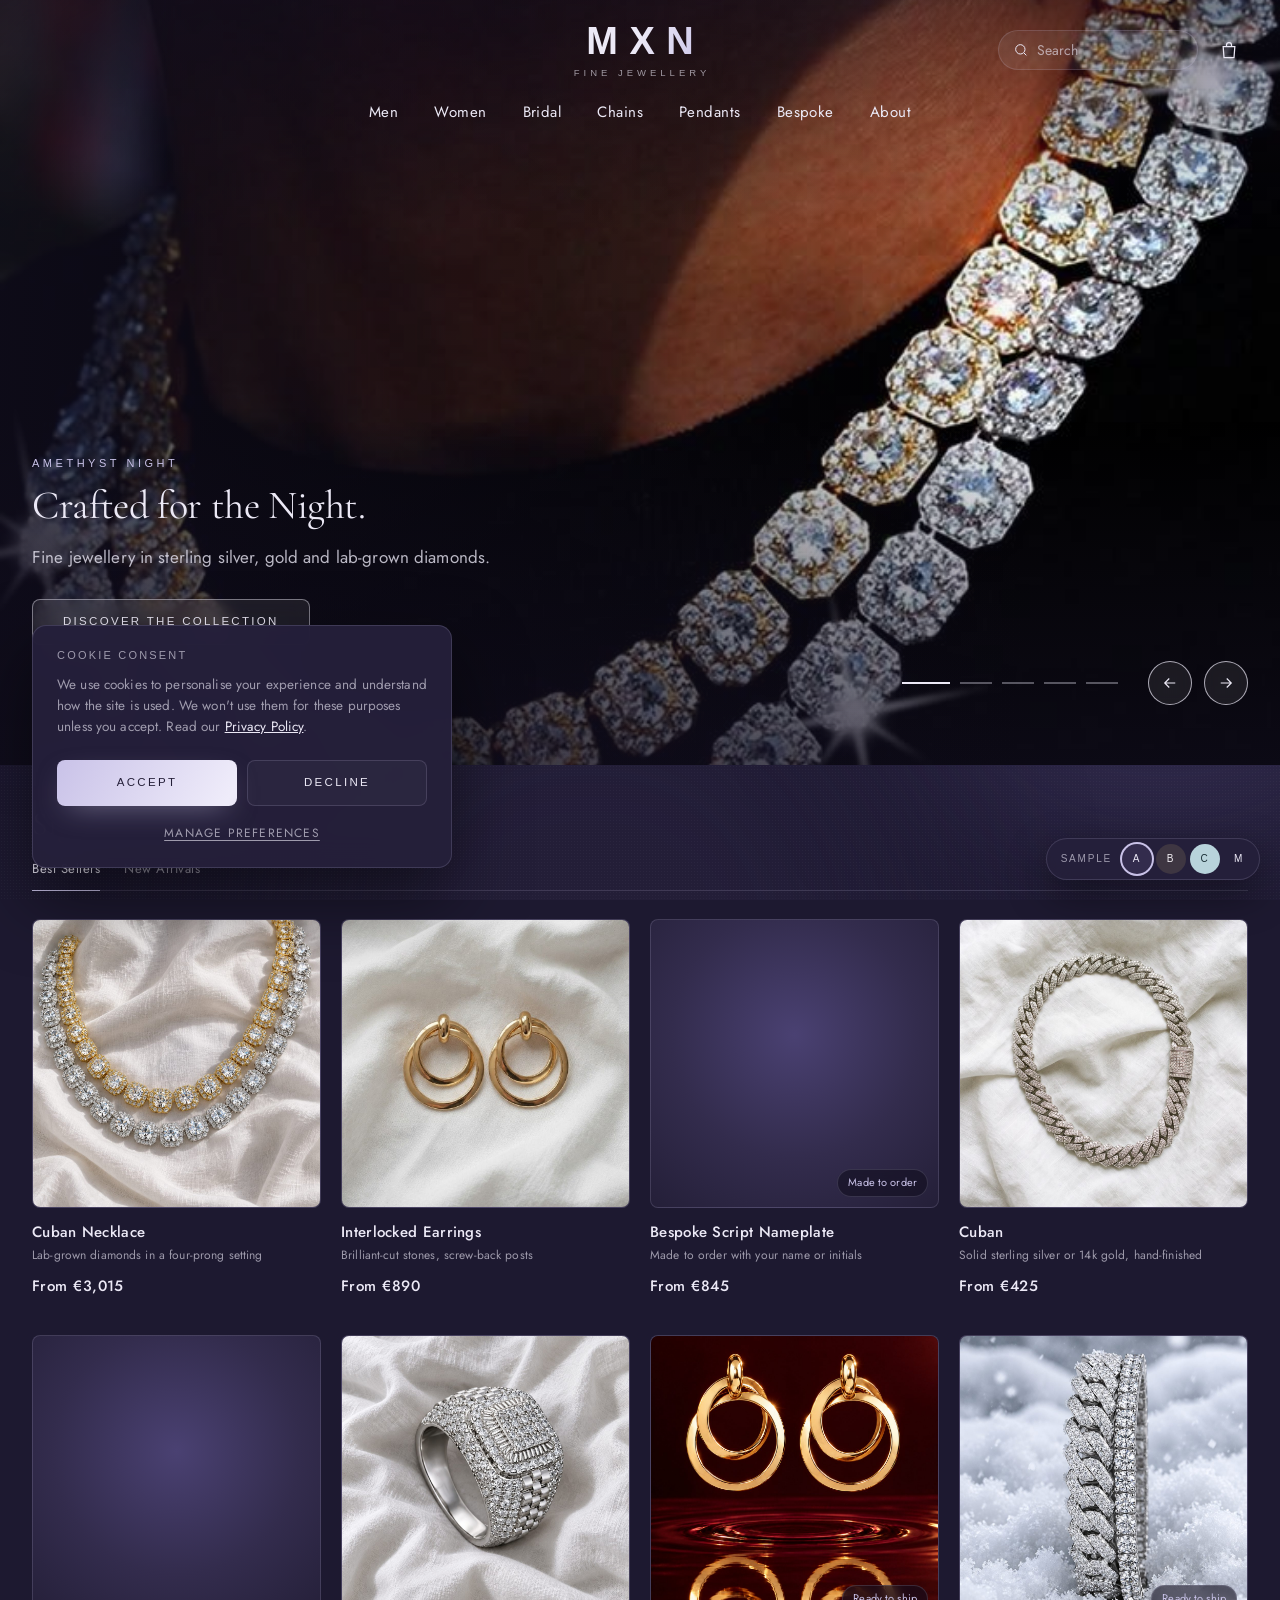
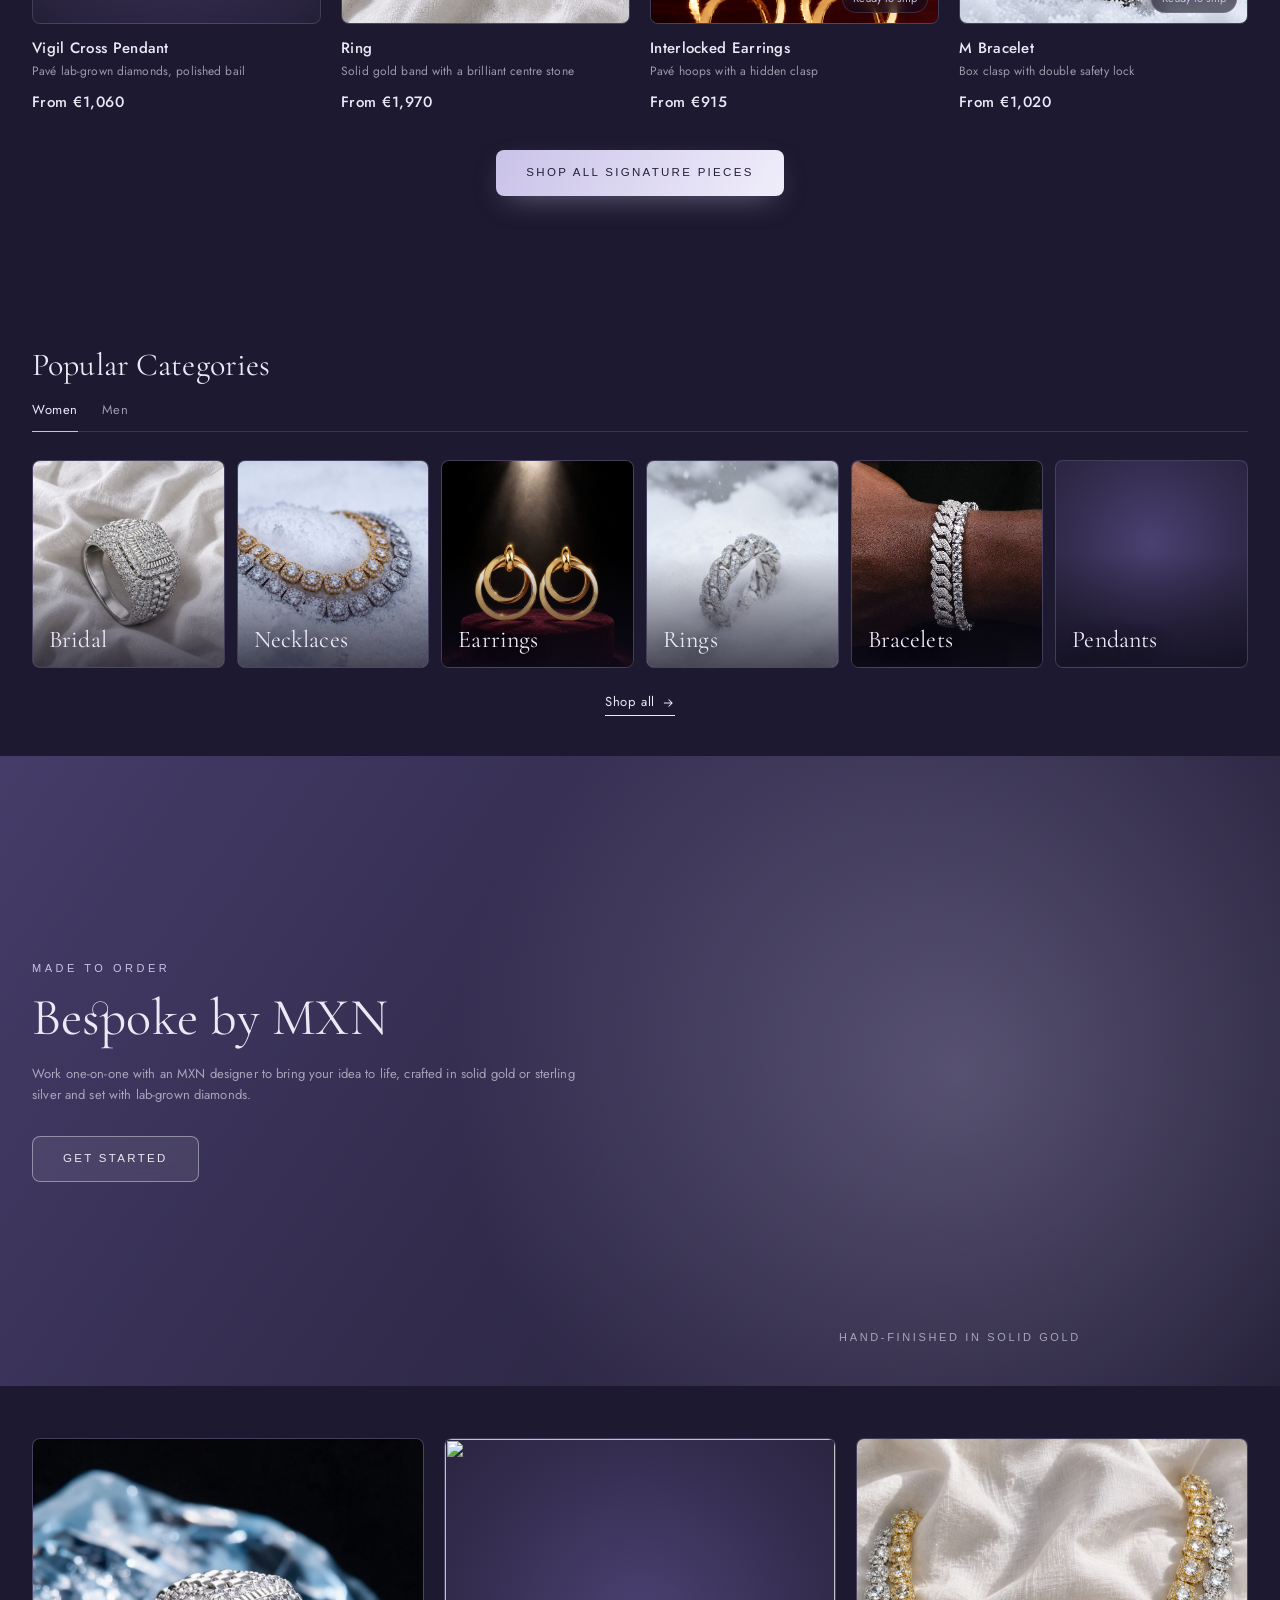
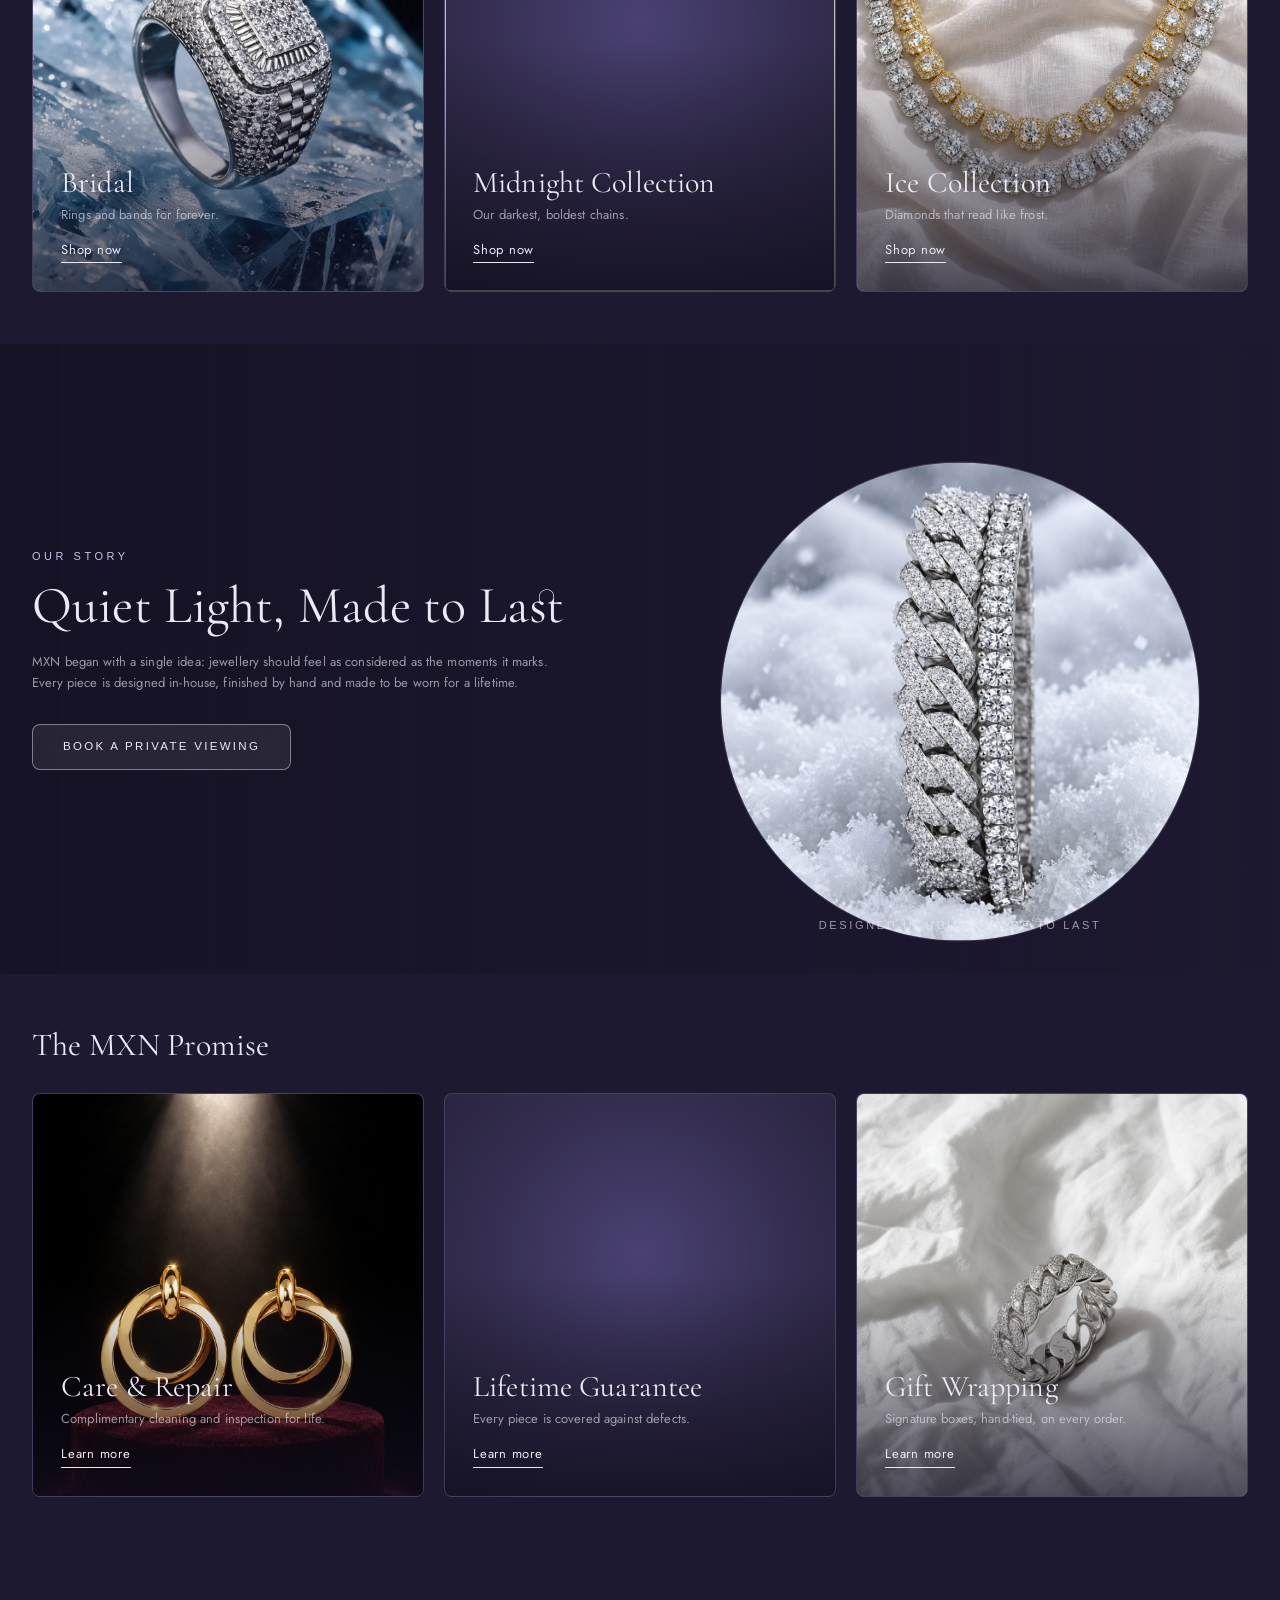
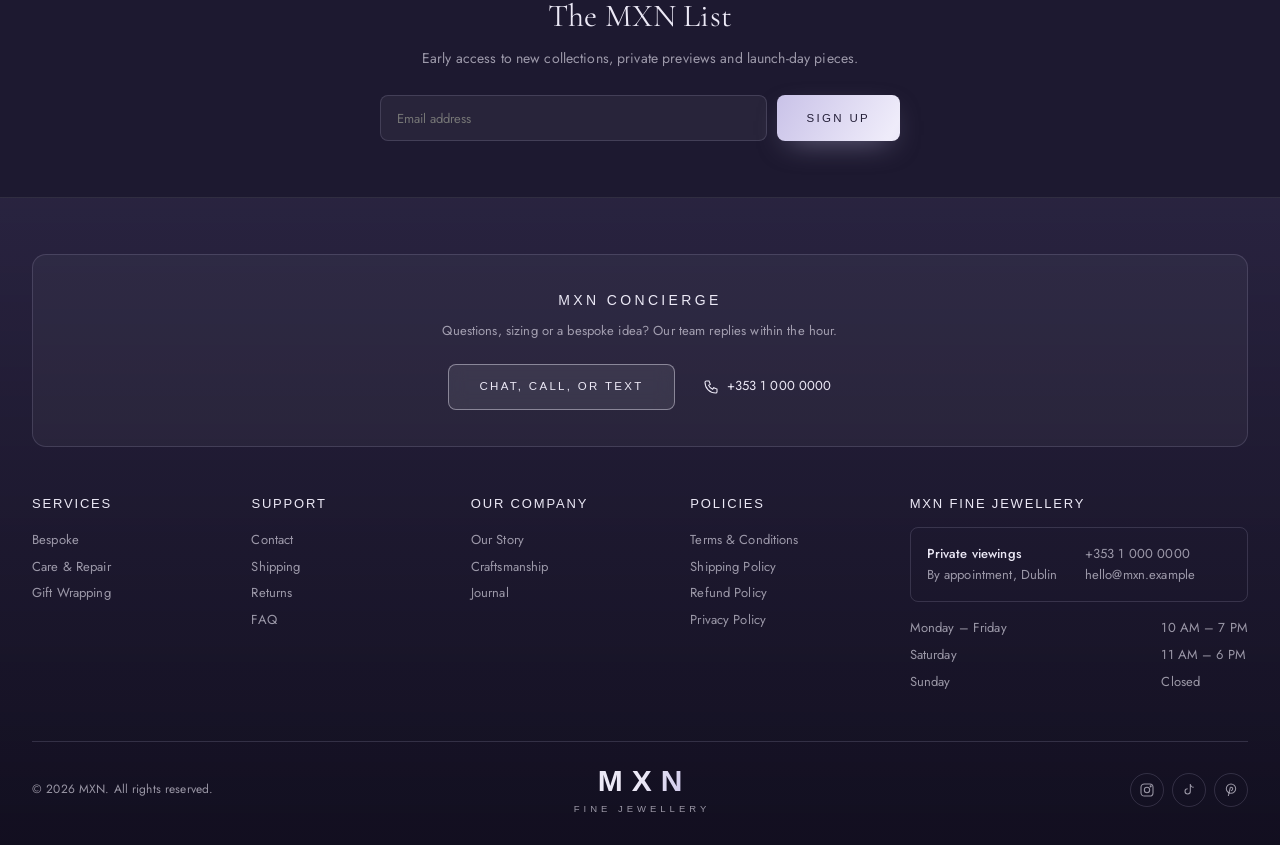
==== index.html @ 188c4936 "Hero: full-bleed five-photo slideshow Co-Authored-By: Claude Opus 5.5 <noreply@anthropic.com>" ====
<!doctype html>
<html lang="en" data-theme="amethyst">
<head><meta name="robots" content="noindex, nofollow">
<meta charset="utf-8">
<meta name="viewport" content="width=device-width, initial-scale=1">
<title>MXN Fine Jewellery</title>
<meta name="description" content="MXN fine jewellery: chains, pendants, rings and earrings in sterling silver, gold and lab-grown diamonds.">
<script>document.documentElement.dataset.theme='amethyst';try{localStorage.setItem('mxn-theme','amethyst')}catch(e){}</script>
<link rel="preconnect" href="https://fonts.googleapis.com">
<link rel="preconnect" href="https://fonts.gstatic.com" crossorigin>
<link rel="stylesheet" href="https://fonts.googleapis.com/css2?family=Cormorant+Garamond:ital,wght@0,400;0,500;0,600;1,400;1,500&family=Jost:wght@300;400;500&family=Syncopate:wght@400;700&display=swap">
<link rel="stylesheet" href="assets/styles.css">
<link rel="icon" href="data:image/svg+xml,%3Csvg xmlns='http://www.w3.org/2000/svg' viewBox='0 0 32 32'%3E%3Crect width='32' height='32' rx='6' fill='%23332c4d'/%3E%3Ctext x='16' y='22' text-anchor='middle' font-family='serif' font-size='15' fill='%23b8d3db'%3EM%3C/text%3E%3C/svg%3E">
</head>
<body class="page-home">
<section class="cookie" id="cookie" aria-labelledby="cookie-h" hidden>
<h2 id="cookie-h">COOKIE CONSENT</h2>
<p>We use cookies to personalise your experience and understand how the site is used. We won't use them for these purposes unless you accept. Read our <a href="privacy-policy.html">Privacy Policy</a>.</p>
<div class="cookie-actions"><div class="cookie-btns"><button class="btn btn-solid" type="button" data-cookie="accept">Accept</button><button class="btn btn-line" type="button" data-cookie="decline">Decline</button></div>
<button class="link-btn small-caps" type="button" data-open="prefs">MANAGE PREFERENCES</button></div>
</section>
<div class="motion-bg" aria-hidden="true"><span class="orb o1"></span><span class="orb o2"></span><span class="orb o3"></span><span class="orb o4"></span><span class="grain"></span></div>
<a class="skip" href="#main">Skip to content</a>
<header class="site-header over-hero" id="top"><div class="header-inner">
<button class="icon-btn menu-btn" type="button" aria-label="Menu" data-open="mobile-menu"><svg viewBox="0 0 24 24" aria-hidden="true"><path d="M3 7h18M3 12h18M3 17h18"/></svg></button>
<a class="logo" href="home.html" aria-label="MXN home"><span class="logo-word">MXN</span><span class="logo-sub">Fine Jewellery</span></a>
<nav class="main-nav" aria-label="Main">
<ul><li class="has-mega" data-mega="men"><details><summary class="nav-link">Men</summary><div class="mega" id="mega-men" role="region" aria-label="men menu">
<div class="mega-inner">
<div class="mega-col"><h4>Men's Categories</h4><ul><li><a href="mens-chains.html">Chains</a></li><li><a href="mens-pendants.html">Pendants</a></li><li><a href="mens-jewelry.html">Earrings</a></li><li><a href="mens-jewelry.html">Bracelets</a></li><li><a href="mens-jewelry.html">Rings</a></li><li><a href="mens-jewelry.html">Necklaces</a></li></ul></div>
<div class="mega-col"><h4>Collections</h4><ul><li><a href="home.html#favourites">Signature Pieces</a></li><li><a href="mens-jewelry.html">New Arrivals</a></li><li><a href="home.html#bespoke">Bespoke</a></li><li><a href="mens-jewelry.html">Gifts</a></li></ul></div>
<div class="mega-tiles"><a class="mega-tile" href="mens-chains.html"><span class="tile-art"><img class="art-photo" src="photos/chains/cuban-01.jpg" alt="" loading="lazy" decoding="async"></span><span class="tile-label">Silver &amp; Gold Chains</span></a><a class="mega-tile" href="mens-pendants.html"><span class="tile-art"><svg class="art art-empty" viewBox="0 0 400 400" aria-hidden="true" xmlns="http://www.w3.org/2000/svg"></svg></span><span class="tile-label">Pendants</span></a><a class="mega-tile" href="home.html#bespoke"><span class="tile-art"><svg class="art art-empty" viewBox="0 0 400 400" aria-hidden="true" xmlns="http://www.w3.org/2000/svg"></svg></span><span class="tile-label">Bespoke</span></a></div>
</div>
<div class="mega-foot"><a href="mens-jewelry.html">Shop all men's jewellery <svg viewBox="0 0 24 24" aria-hidden="true"><path d="M9 6l6 6-6 6"/></svg></a></div>
</div></details></li><li class="has-mega" data-mega="women"><details><summary class="nav-link">Women</summary><div class="mega" id="mega-women" role="region" aria-label="women menu">
<div class="mega-inner">
<div class="mega-col"><h4>Women's Categories</h4><ul><li><a href="mens-jewelry.html">Necklaces</a></li><li><a href="mens-jewelry.html">Earrings</a></li><li><a href="mens-jewelry.html">Rings</a></li><li><a href="mens-jewelry.html">Bracelets</a></li><li><a href="mens-pendants.html">Pendants</a></li><li><a href="home.html#collections">Bridal</a></li></ul></div>
<div class="mega-col"><h4>Collections</h4><ul><li><a href="home.html#favourites">Signature Pieces</a></li><li><a href="mens-jewelry.html">New Arrivals</a></li><li><a href="home.html#bespoke">Bespoke</a></li><li><a href="mens-jewelry.html">Gifts</a></li></ul></div>
<div class="mega-tiles"><a class="mega-tile" href="mens-jewelry.html"><span class="tile-art"><img class="art-photo" src="photos/necklaces/cuban-necklace-01.jpg" alt="" loading="lazy" decoding="async"></span><span class="tile-label">Tennis Necklaces</span></a><a class="mega-tile" href="mens-jewelry.html"><span class="tile-art"><img class="art-photo" src="photos/earrings/interlocked-earrings-02.jpg" alt="" loading="lazy" decoding="async"></span><span class="tile-label">Earrings</span></a><a class="mega-tile" href="mens-jewelry.html"><span class="tile-art"><img class="art-photo" src="photos/rings/cuban-ring-03.jpg" alt="" loading="lazy" decoding="async"></span><span class="tile-label">Rings</span></a></div>
</div>
<div class="mega-foot"><a href="mens-jewelry.html">Shop all women's jewellery <svg viewBox="0 0 24 24" aria-hidden="true"><path d="M9 6l6 6-6 6"/></svg></a></div>
</div></details></li><li><a class="nav-link" href="home.html#collections">Bridal</a></li><li><a class="nav-link" href="mens-chains.html">Chains</a></li><li><a class="nav-link" href="mens-pendants.html">Pendants</a></li><li><a class="nav-link" href="home.html#bespoke">Bespoke</a></li><li><a class="nav-link" href="home.html#story">About</a></li></ul>
</nav>
<div class="header-tools">
<form class="search" role="search" action="mens-jewelry.html"><span class="search-ic"><svg viewBox="0 0 24 24" aria-hidden="true"><circle cx="11" cy="11" r="7"/><path d="M20 20l-3.5-3.5"/></svg></span><input type="search" name="q" placeholder="Search" aria-label="Search"></form>
<button class="icon-btn search-mobile" type="button" aria-label="Search" data-open="search-drawer"><svg viewBox="0 0 24 24" aria-hidden="true"><circle cx="11" cy="11" r="7"/><path d="M20 20l-3.5-3.5"/></svg></button>
<button class="icon-btn bag-btn" type="button" aria-label="Bag" data-open="bag"><svg viewBox="0 0 24 24" aria-hidden="true"><path d="M5 8h14l-1 13H6z"/><path d="M9 8V6a3 3 0 0 1 6 0v2"/></svg><span class="bag-count" hidden>0</span></button>
</div>
</div></header>
<main id="main">

<section class="hero-outer" aria-label="Featured">
<section class="hero" aria-roledescription="carousel" aria-label="Featured">
<div class="hero-track">
<div class="hero-slide active" role="group" aria-label="Slide 1 of 5">
<div class="hero-scene has-photo"><div class="hero-bg"><img class="art-photo" src="photos/chains/box-chain-04.jpg" alt="" style="object-position:50% 35%" fetchpriority="high" decoding="async"></div></div>
<div class="hero-copy"><p class="eyebrow">Amethyst Night</p><h1 class="hero-title">Crafted for the Night.</h1><p class="hero-sub">Fine jewellery in sterling silver, gold and lab-grown diamonds.</p><a class="btn btn-glass" href="mens-jewelry.html">Discover the collection</a></div>
</div><div class="hero-slide" role="group" aria-label="Slide 2 of 5" aria-hidden="true">
<div class="hero-scene has-photo"><div class="hero-bg"><img class="art-photo" src="photos/earrings/interlocked-earrings-02.jpg" alt="" style="object-position:50% 40%" decoding="async"></div></div>
<div class="hero-copy"><p class="eyebrow">Amethyst Night</p><h1 class="hero-title">Light, Held Close.</h1><p class="hero-sub">Gold earrings that catch every room.</p><a class="btn btn-glass" href="mens-jewelry.html">Shop earrings</a></div>
</div><div class="hero-slide" role="group" aria-label="Slide 3 of 5" aria-hidden="true">
<div class="hero-scene has-photo"><div class="hero-bg"><img class="art-photo" src="photos/necklaces/cuban-necklace-03.jpg" alt="" style="object-position:50% 50%" decoding="async"></div></div>
<div class="hero-copy"><p class="eyebrow">Amethyst Night</p><h1 class="hero-title">Cut Like Ice.</h1><p class="hero-sub">Lab-grown diamonds, set by hand in silver and gold.</p><a class="btn btn-glass" href="mens-jewelry.html">Shop necklaces</a></div>
</div><div class="hero-slide" role="group" aria-label="Slide 4 of 5" aria-hidden="true">
<div class="hero-scene has-photo"><div class="hero-bg"><img class="art-photo" src="photos/rings/ring-07.jpg" alt="" style="object-position:50% 55%" decoding="async"></div></div>
<div class="hero-copy"><p class="eyebrow">Amethyst Night</p><h1 class="hero-title">Bespoke by MXN.</h1><p class="hero-sub">Your name, your initials, your idea — made by hand.</p><a class="btn btn-glass" href="home.html#bespoke">Start your design</a></div>
</div><div class="hero-slide" role="group" aria-label="Slide 5 of 5" aria-hidden="true">
<div class="hero-scene has-photo"><div class="hero-bg"><img class="art-photo" src="photos/bracelets/cuban-bracelet-05.jpg" alt="" style="object-position:50% 50%" decoding="async"></div></div>
<div class="hero-copy"><p class="eyebrow">Amethyst Night</p><h1 class="hero-title">Made to Be Stacked.</h1><p class="hero-sub">Cuban links and tennis bracelets that layer beautifully.</p><a class="btn btn-glass" href="mens-jewelry.html">Shop bracelets</a></div>
</div>
</div>
<div class="hero-ctrl"><div class="hero-dots"><button type="button" aria-label="Go to slide 1" class="on" data-slide="0"></button><button type="button" aria-label="Go to slide 2" class="" data-slide="1"></button><button type="button" aria-label="Go to slide 3" class="" data-slide="2"></button><button type="button" aria-label="Go to slide 4" class="" data-slide="3"></button><button type="button" aria-label="Go to slide 5" class="" data-slide="4"></button></div>
<button class="circle-btn" type="button" aria-label="Previous slide" data-hero="prev"><svg viewBox="0 0 24 24" aria-hidden="true"><path d="M19 12H5M11 6l-6 6 6 6"/></svg></button><button class="circle-btn" type="button" aria-label="Next slide" data-hero="next"><svg viewBox="0 0 24 24" aria-hidden="true"><path d="M5 12h14M13 6l6 6-6 6"/></svg></button></div>
</section>
</section>

<section class="sec favourites" id="favourites" aria-labelledby="fav-h">
<div class="sec-head"><h2 id="fav-h" class="reveal">Signature Pieces</h2>
<div class="tabs line" role="tablist"><button role="tab" aria-selected="true" data-tab="fav-best">Best Sellers</button><button role="tab" aria-selected="false" data-tab="fav-new">New Arrivals</button></div></div>
<div class="tab-panel grid products" id="fav-best"><div class="card reveal " data-price="3015" data-metal="gold" data-ready="0" data-new="0" data-id="1">
<a class="card-media" href="#" aria-label="Cuban Necklace">
<span class="card-img a photo"><img src="photos/necklaces/cuban-necklace-01.jpg" alt="Cuban Necklace" loading="lazy" decoding="async"></span><span class="card-img b photo"><img src="photos/necklaces/cuban-necklace-01-hover.jpg" alt="" loading="lazy" decoding="async"></span>
<span class="shine"></span>

</a>
<button class="quick-add" type="button" data-add="Cuban Necklace">Add to bag</button>
<div class="card-body">
<h3 class="card-title"><a href="#">Cuban Necklace</a></h3>
<p class="card-line">Lab-grown diamonds in a four-prong setting</p>
<p class="price">From €3,015</p>
</div>
</div><div class="card reveal " data-price="890" data-metal="silver" data-ready="0" data-new="0" data-id="2">
<a class="card-media" href="#" aria-label="Interlocked Earrings">
<span class="card-img a photo"><img src="photos/earrings/interlocked-earrings-01.jpg" alt="Interlocked Earrings" loading="lazy" decoding="async"></span><span class="card-img b photo"><img src="photos/earrings/interlocked-earrings-01-hover.jpg" alt="" loading="lazy" decoding="async"></span>
<span class="shine"></span>

</a>
<button class="quick-add" type="button" data-add="Interlocked Earrings">Add to bag</button>
<div class="card-body">
<h3 class="card-title"><a href="#">Interlocked Earrings</a></h3>
<p class="card-line">Brilliant-cut stones, screw-back posts</p>
<p class="price">From €890</p>
</div>
</div><div class="card reveal " data-price="845" data-metal="rose" data-ready="1" data-new="1" data-id="3">
<a class="card-media" href="#" aria-label="Bespoke Script Nameplate">
<span class="card-img a"><svg class="art art-empty" viewBox="0 0 400 400" aria-hidden="true" xmlns="http://www.w3.org/2000/svg"></svg></span><span class="card-img b"><svg class="art art-empty" viewBox="0 0 400 400" aria-hidden="true" xmlns="http://www.w3.org/2000/svg"></svg></span>
<span class="shine"></span>
<span class="badge">Made to order</span>
</a>
<button class="quick-add" type="button" data-add="Bespoke Script Nameplate">Add to bag</button>
<div class="card-body">
<h3 class="card-title"><a href="#">Bespoke Script Nameplate</a></h3>
<p class="card-line">Made to order with your name or initials</p>
<p class="price">From €845</p>
</div>
</div><div class="card reveal " data-price="425" data-metal="rose" data-ready="0" data-new="0" data-id="4">
<a class="card-media" href="#" aria-label="Cuban">
<span class="card-img a photo"><img src="photos/chains/cuban-01.jpg" alt="Cuban" loading="lazy" decoding="async"></span><span class="card-img b photo"><img src="photos/chains/cuban-01-hover.jpg" alt="" loading="lazy" decoding="async"></span>
<span class="shine"></span>

</a>
<button class="quick-add" type="button" data-add="Cuban">Add to bag</button>
<div class="card-body">
<h3 class="card-title"><a href="#">Cuban</a></h3>
<p class="card-line">Solid sterling silver or 14k gold, hand-finished</p>
<p class="price">From €425</p>
</div>
</div><div class="card reveal " data-price="1060" data-metal="gold" data-ready="0" data-new="1" data-id="5">
<a class="card-media" href="#" aria-label="Vigil Cross Pendant">
<span class="card-img a"><svg class="art art-empty" viewBox="0 0 400 400" aria-hidden="true" xmlns="http://www.w3.org/2000/svg"></svg></span><span class="card-img b"><svg class="art art-empty" viewBox="0 0 400 400" aria-hidden="true" xmlns="http://www.w3.org/2000/svg"></svg></span>
<span class="shine"></span>

</a>
<button class="quick-add" type="button" data-add="Vigil Cross Pendant">Add to bag</button>
<div class="card-body">
<h3 class="card-title"><a href="#">Vigil Cross Pendant</a></h3>
<p class="card-line">Pavé lab-grown diamonds, polished bail</p>
<p class="price">From €1,060</p>
</div>
</div><div class="card reveal " data-price="1970" data-metal="silver" data-ready="0" data-new="0" data-id="6">
<a class="card-media" href="#" aria-label="Ring">
<span class="card-img a photo"><img src="photos/rings/ring-01.jpg" alt="Ring" loading="lazy" decoding="async"></span><span class="card-img b photo"><img src="photos/rings/ring-01-hover.jpg" alt="" loading="lazy" decoding="async"></span>
<span class="shine"></span>

</a>
<button class="quick-add" type="button" data-add="Ring">Add to bag</button>
<div class="card-body">
<h3 class="card-title"><a href="#">Ring</a></h3>
<p class="card-line">Solid gold band with a brilliant centre stone</p>
<p class="price">From €1,970</p>
</div>
</div><div class="card reveal " data-price="915" data-metal="gold" data-ready="1" data-new="1" data-id="7">
<a class="card-media" href="#" aria-label="Interlocked Earrings">
<span class="card-img a photo"><img src="photos/earrings/interlocked-earrings-02.jpg" alt="Interlocked Earrings" loading="lazy" decoding="async"></span><span class="card-img b photo"><img src="photos/earrings/interlocked-earrings-02-hover.jpg" alt="" loading="lazy" decoding="async"></span>
<span class="shine"></span>
<span class="badge">Ready to ship</span>
</a>
<button class="quick-add" type="button" data-add="Interlocked Earrings">Add to bag</button>
<div class="card-body">
<h3 class="card-title"><a href="#">Interlocked Earrings</a></h3>
<p class="card-line">Pavé hoops with a hidden clasp</p>
<p class="price">From €915</p>
</div>
</div><div class="card reveal " data-price="1020" data-metal="rose" data-ready="1" data-new="0" data-id="8">
<a class="card-media" href="#" aria-label="M Bracelet">
<span class="card-img a photo"><img src="photos/bracelets/m-bracelet-01.jpg" alt="M Bracelet" loading="lazy" decoding="async"></span><span class="card-img b photo"><img src="photos/bracelets/m-bracelet-01-hover.jpg" alt="" loading="lazy" decoding="async"></span>
<span class="shine"></span>
<span class="badge">Ready to ship</span>
</a>
<button class="quick-add" type="button" data-add="M Bracelet">Add to bag</button>
<div class="card-body">
<h3 class="card-title"><a href="#">M Bracelet</a></h3>
<p class="card-line">Box clasp with double safety lock</p>
<p class="price">From €1,020</p>
</div>
</div></div>
<div class="tab-panel grid products" id="fav-new" hidden><div class="card reveal " data-price="865" data-metal="silver" data-ready="1" data-new="0" data-id="9">
<a class="card-media" href="#" aria-label="Vigil Cross Pendant">
<span class="card-img a"><svg class="art art-empty" viewBox="0 0 400 400" aria-hidden="true" xmlns="http://www.w3.org/2000/svg"></svg></span><span class="card-img b"><svg class="art art-empty" viewBox="0 0 400 400" aria-hidden="true" xmlns="http://www.w3.org/2000/svg"></svg></span>
<span class="shine"></span>
<span class="badge">Ready to ship</span>
</a>
<button class="quick-add" type="button" data-add="Vigil Cross Pendant">Add to bag</button>
<div class="card-body">
<h3 class="card-title"><a href="#">Vigil Cross Pendant</a></h3>
<p class="card-line">Pavé lab-grown diamonds, polished bail</p>
<p class="price">From €865</p>
</div>
</div><div class="card reveal " data-price="480" data-metal="rose" data-ready="1" data-new="0" data-id="10">
<a class="card-media" href="#" aria-label="Cuban">
<span class="card-img a photo"><img src="photos/chains/cuban-02.jpg" alt="Cuban" loading="lazy" decoding="async"></span><span class="card-img b photo same"><img src="photos/chains/cuban-02.jpg" alt="" loading="lazy" decoding="async"></span>
<span class="shine"></span>
<span class="badge">Ready to ship</span>
</a>
<button class="quick-add" type="button" data-add="Cuban">Add to bag</button>
<div class="card-body">
<h3 class="card-title"><a href="#">Cuban</a></h3>
<p class="card-line">Solid sterling silver or 14k gold, hand-finished</p>
<p class="price">From €480</p>
</div>
</div><div class="card reveal " data-price="1160" data-metal="rose" data-ready="1" data-new="1" data-id="11">
<a class="card-media" href="#" aria-label="Interlocked Earrings">
<span class="card-img a photo"><img src="photos/earrings/interlocked-earrings-03.jpg" alt="Interlocked Earrings" loading="lazy" decoding="async"></span><span class="card-img b photo same"><img src="photos/earrings/interlocked-earrings-03.jpg" alt="" loading="lazy" decoding="async"></span>
<span class="shine"></span>
<span class="badge">Ready to ship</span>
</a>
<button class="quick-add" type="button" data-add="Interlocked Earrings">Add to bag</button>
<div class="card-body">
<h3 class="card-title"><a href="#">Interlocked Earrings</a></h3>
<p class="card-line">Pavé hoops with a hidden clasp</p>
<p class="price">From €1,160</p>
</div>
</div><div class="card reveal " data-price="2150" data-metal="silver" data-ready="1" data-new="1" data-id="12">
<a class="card-media" href="#" aria-label="Ring">
<span class="card-img a photo"><img src="photos/rings/ring-02.jpg" alt="Ring" loading="lazy" decoding="async"></span><span class="card-img b photo same"><img src="photos/rings/ring-02.jpg" alt="" loading="lazy" decoding="async"></span>
<span class="shine"></span>
<span class="badge">Ready to ship</span>
</a>
<button class="quick-add" type="button" data-add="Ring">Add to bag</button>
<div class="card-body">
<h3 class="card-title"><a href="#">Ring</a></h3>
<p class="card-line">Solid gold band with a brilliant centre stone</p>
<p class="price">From €2,150</p>
</div>
</div><div class="card reveal " data-price="1160" data-metal="gold" data-ready="1" data-new="0" data-id="13">
<a class="card-media" href="#" aria-label="M Bracelet">
<span class="card-img a photo"><img src="photos/bracelets/m-bracelet-02.jpg" alt="M Bracelet" loading="lazy" decoding="async"></span><span class="card-img b photo same"><img src="photos/bracelets/m-bracelet-02.jpg" alt="" loading="lazy" decoding="async"></span>
<span class="shine"></span>
<span class="badge">Ready to ship</span>
</a>
<button class="quick-add" type="button" data-add="M Bracelet">Add to bag</button>
<div class="card-body">
<h3 class="card-title"><a href="#">M Bracelet</a></h3>
<p class="card-line">Box clasp with double safety lock</p>
<p class="price">From €1,160</p>
</div>
</div><div class="card reveal " data-price="690" data-metal="silver" data-ready="0" data-new="0" data-id="14">
<a class="card-media" href="#" aria-label="Queen Bee">
<span class="card-img a photo"><img src="photos/earrings/queen-bee-04.jpg" alt="Queen Bee" loading="lazy" decoding="async"></span><span class="card-img b photo"><img src="photos/earrings/queen-bee-04-hover.jpg" alt="" loading="lazy" decoding="async"></span>
<span class="shine"></span>

</a>
<button class="quick-add" type="button" data-add="Queen Bee">Add to bag</button>
<div class="card-body">
<h3 class="card-title"><a href="#">Queen Bee</a></h3>
<p class="card-line">Brilliant-cut stones, screw-back posts</p>
<p class="price">From €690</p>
</div>
</div><div class="card reveal " data-price="2965" data-metal="gold" data-ready="0" data-new="0" data-id="15">
<a class="card-media" href="#" aria-label="Cuban Necklace">
<span class="card-img a photo"><img src="photos/necklaces/cuban-necklace-02.jpg" alt="Cuban Necklace" loading="lazy" decoding="async"></span><span class="card-img b photo"><img src="photos/necklaces/cuban-necklace-02-hover.jpg" alt="" loading="lazy" decoding="async"></span>
<span class="shine"></span>

</a>
<button class="quick-add" type="button" data-add="Cuban Necklace">Add to bag</button>
<div class="card-body">
<h3 class="card-title"><a href="#">Cuban Necklace</a></h3>
<p class="card-line">Lab-grown diamonds in a four-prong setting</p>
<p class="price">From €2,965</p>
</div>
</div><div class="card reveal " data-price="1205" data-metal="rose" data-ready="1" data-new="0" data-id="16">
<a class="card-media" href="#" aria-label="Vigil Cross Pendant">
<span class="card-img a"><svg class="art art-empty" viewBox="0 0 400 400" aria-hidden="true" xmlns="http://www.w3.org/2000/svg"></svg></span><span class="card-img b"><svg class="art art-empty" viewBox="0 0 400 400" aria-hidden="true" xmlns="http://www.w3.org/2000/svg"></svg></span>
<span class="shine"></span>
<span class="badge">Ready to ship</span>
</a>
<button class="quick-add" type="button" data-add="Vigil Cross Pendant">Add to bag</button>
<div class="card-body">
<h3 class="card-title"><a href="#">Vigil Cross Pendant</a></h3>
<p class="card-line">Pavé lab-grown diamonds, polished bail</p>
<p class="price">From €1,205</p>
</div>
</div></div>
<div class="center"><a class="btn btn-solid" href="mens-jewelry.html">Shop all signature pieces</a></div>
</section>

<section class="sec categories" id="categories" aria-labelledby="cat-h">
<div class="sec-head"><h2 id="cat-h" class="reveal">Popular Categories</h2>
<div class="tabs line" role="tablist"><button role="tab" aria-selected="true" data-tab="cat-women">Women</button><button role="tab" aria-selected="false" data-tab="cat-men">Men</button></div></div>
<div class="tab-panel grid cats" id="cat-women"><a class="cat-tile reveal" href="home.html#collections"><span class="tile-art"><img class="art-photo" src="photos/rings/ring-01.jpg" alt="" loading="lazy" decoding="async"></span><span class="tile-label">Bridal</span></a><a class="cat-tile reveal" href="mens-jewelry.html"><span class="tile-art"><img class="art-photo" src="photos/necklaces/cuban-necklace-02.jpg" alt="" loading="lazy" decoding="async"></span><span class="tile-label">Necklaces</span></a><a class="cat-tile reveal" href="mens-jewelry.html"><span class="tile-art"><img class="art-photo" src="photos/earrings/interlocked-earrings-03.jpg" alt="" loading="lazy" decoding="async"></span><span class="tile-label">Earrings</span></a><a class="cat-tile reveal" href="mens-jewelry.html"><span class="tile-art"><img class="art-photo" src="photos/rings/cuban-ring-04.jpg" alt="" loading="lazy" decoding="async"></span><span class="tile-label">Rings</span></a><a class="cat-tile reveal" href="mens-jewelry.html"><span class="tile-art"><img class="art-photo" src="photos/bracelets/cuban-bracelet-05.jpg" alt="" loading="lazy" decoding="async"></span><span class="tile-label">Bracelets</span></a><a class="cat-tile reveal" href="mens-pendants.html"><span class="tile-art"><svg class="art art-empty" viewBox="0 0 400 400" aria-hidden="true" xmlns="http://www.w3.org/2000/svg"></svg></span><span class="tile-label">Pendants</span></a></div>
<div class="tab-panel grid cats" id="cat-men" hidden><a class="cat-tile reveal" href="mens-chains.html"><span class="tile-art"><img class="art-photo" src="photos/chains/cuban-01.jpg" alt="" loading="lazy" decoding="async"></span><span class="tile-label">Chains</span></a><a class="cat-tile reveal" href="mens-pendants.html"><span class="tile-art"><svg class="art art-empty" viewBox="0 0 400 400" aria-hidden="true" xmlns="http://www.w3.org/2000/svg"></svg></span><span class="tile-label">Pendants</span></a><a class="cat-tile reveal" href="mens-jewelry.html"><span class="tile-art"><img class="art-photo" src="photos/rings/cuban-ring-03.jpg" alt="" loading="lazy" decoding="async"></span><span class="tile-label">Rings</span></a><a class="cat-tile reveal" href="mens-jewelry.html"><span class="tile-art"><img class="art-photo" src="photos/bracelets/tennis-bracelet-04.jpg" alt="" loading="lazy" decoding="async"></span><span class="tile-label">Bracelets</span></a><a class="cat-tile reveal" href="mens-jewelry.html"><span class="tile-art"><img class="art-photo" src="photos/earrings/queen-bee-05.jpg" alt="" loading="lazy" decoding="async"></span><span class="tile-label">Earrings</span></a><a class="cat-tile reveal" href="mens-chains.html"><span class="tile-art"><img class="art-photo" src="photos/necklaces/cuban-necklace-03.jpg" alt="" loading="lazy" decoding="async"></span><span class="tile-label">Tennis Chains</span></a></div>
<div class="center"><a class="text-link" href="mens-jewelry.html">Shop all <svg viewBox="0 0 24 24" aria-hidden="true"><path d="M5 12h14M13 6l6 6-6 6"/></svg></a></div>
</section>

<section class="bespoke" id="bespoke" aria-labelledby="bes-h">
<div class="bespoke-copy reveal"><p class="eyebrow">Made to order</p><h2 id="bes-h">Bespoke by MXN</h2><p>Work one-on-one with an MXN designer to bring your idea to life, crafted in solid gold or sterling silver and set with lab-grown diamonds.</p><a class="btn btn-glass" href="#" data-open="concierge">Get started</a></div>
<div class="bespoke-art" role="img" aria-label="Bespoke nameplate and shield pendant"><p class="art-caption">Hand-finished in solid gold</p><div class="parallax" data-speed="0.12"><svg class="art art-empty" viewBox="0 0 400 400" aria-hidden="true" xmlns="http://www.w3.org/2000/svg"></svg></div><div class="parallax p2" data-speed="-0.08"><svg class="art art-empty" viewBox="0 0 400 400" aria-hidden="true" xmlns="http://www.w3.org/2000/svg"></svg></div></div>
</section>

<section class="sec features" id="collections" aria-label="Collections">
<div class="grid three">
<a class="feature reveal" href="mens-jewelry.html"><span class="tile-art"><img class="art-photo" src="photos/rings/ring-02.jpg" alt="" loading="lazy" decoding="async"></span><span class="feature-copy"><h3>Bridal</h3><small>Rings and bands for forever.</small><span class="text-link">Shop now</span></span></a><a class="feature reveal" href="mens-chains.html"><span class="tile-art"><img class="art-photo" src="photos/chains/cuban-03.jpg" alt="" loading="lazy" decoding="async"></span><span class="feature-copy"><h3>Midnight Collection</h3><small>Our darkest, boldest chains.</small><span class="text-link">Shop now</span></span></a><a class="feature reveal" href="mens-pendants.html"><span class="tile-art"><img class="art-photo" src="photos/necklaces/cuban-necklace-01.jpg" alt="" loading="lazy" decoding="async"></span><span class="feature-copy"><h3>Ice Collection</h3><small>Diamonds that read like frost.</small><span class="text-link">Shop now</span></span></a>
</div>
</section>

<section class="story" id="story" aria-labelledby="story-h">
<div class="story-copy reveal"><p class="eyebrow">Our Story</p><h2 id="story-h">Quiet Light, Made to Last</h2><p>MXN began with a single idea: jewellery should feel as considered as the moments it marks. Every piece is designed in-house, finished by hand and made to be worn for a lifetime.</p><a class="btn btn-glass" href="#" data-open="concierge">Book a private viewing</a></div>
<div class="story-art" role="img" aria-label="Cuban link bracelet"><p class="art-caption">Designed in-house, made to last</p><div class="story-frame parallax has-photo" data-speed="0.06"><img class="art-photo" src="photos/bracelets/m-bracelet-01.jpg" alt="" loading="lazy" decoding="async"></div></div>
</section>

<section class="sec promise" id="promise" aria-labelledby="pr-h">
<h2 id="pr-h" class="reveal">The MXN Promise</h2>
<div class="grid three">
<a class="feature small reveal" href="#" data-open="concierge"><span class="tile-art"><img class="art-photo" src="photos/earrings/interlocked-earrings-03.jpg" alt="" loading="lazy" decoding="async"></span><span class="feature-copy"><h3>Care &amp; Repair</h3><small>Complimentary cleaning and inspection for life.</small><span class="text-link">Learn more</span></span></a><a class="feature small reveal" href="#" data-open="concierge"><span class="tile-art"><svg class="art art-empty" viewBox="0 0 400 400" aria-hidden="true" xmlns="http://www.w3.org/2000/svg"></svg></span><span class="feature-copy"><h3>Lifetime Guarantee</h3><small>Every piece is covered against defects.</small><span class="text-link">Learn more</span></span></a><a class="feature small reveal" href="#" data-open="concierge"><span class="tile-art"><img class="art-photo" src="photos/rings/cuban-ring-05.jpg" alt="" loading="lazy" decoding="async"></span><span class="feature-copy"><h3>Gift Wrapping</h3><small>Signature boxes, hand-tied, on every order.</small><span class="text-link">Learn more</span></span></a>
</div>
</section>
<section class="newsletter" aria-labelledby="nl-h"><div class="nl-inner reveal">
<h2 id="nl-h">The MXN List</h2>
<p>Early access to new collections, private previews and launch-day pieces.</p>
<form class="nl-form" data-thanks="You're on the list."><input required type="email" placeholder="Email address" aria-label="Email address"><button class="btn btn-solid" type="submit">Sign up</button></form>
</div></section>
</main>
<footer class="site-footer">
<div class="concierge-strip"><p class="cs-h">MXN Concierge</p><p class="cs-sub">Questions, sizing or a bespoke idea? Our team replies within the hour.</p>
<div class="cs-actions"><button type="button" class="btn btn-glass" data-open="concierge">Chat, Call, or Text</button><a class="cs-phone" href="tel:+35310000000"><svg viewBox="0 0 24 24" aria-hidden="true"><path d="M5 3h4l2 5-2.5 1.5a11 11 0 0 0 6 6L16 13l5 2v4a2 2 0 0 1-2 2A16 16 0 0 1 3 5a2 2 0 0 1 2-2"/></svg><span>+353 1 000 0000</span></a></div></div>
<div class="footer-grid">
<div class="f-links"><div class="f-col"><details open><summary><h2 class="f-h">Services</h2><svg viewBox="0 0 24 24" aria-hidden="true"><path d="M9 6l6 6-6 6"/></svg></summary><ul><li><a href="home.html#bespoke">Bespoke</a></li><li><a href="home.html#promise">Care &amp; Repair</a></li><li><a href="home.html#promise">Gift Wrapping</a></li></ul></details></div><div class="f-col"><details open><summary><h2 class="f-h">Support</h2><svg viewBox="0 0 24 24" aria-hidden="true"><path d="M9 6l6 6-6 6"/></svg></summary><ul><li><a href="#concierge" data-open="concierge">Contact</a></li><li><a href="privacy-policy.html">Shipping</a></li><li><a href="privacy-policy.html">Returns</a></li><li><a href="home.html#promise">FAQ</a></li></ul></details></div><div class="f-col"><details open><summary><h2 class="f-h">Our Company</h2><svg viewBox="0 0 24 24" aria-hidden="true"><path d="M9 6l6 6-6 6"/></svg></summary><ul><li><a href="home.html#story">Our Story</a></li><li><a href="home.html#story">Craftsmanship</a></li><li><a href="home.html#story">Journal</a></li></ul></details></div><div class="f-col"><details open><summary><h2 class="f-h">Policies</h2><svg viewBox="0 0 24 24" aria-hidden="true"><path d="M9 6l6 6-6 6"/></svg></summary><ul><li><a href="privacy-policy.html">Terms &amp; Conditions</a></li><li><a href="privacy-policy.html">Shipping Policy</a></li><li><a href="privacy-policy.html">Refund Policy</a></li><li><a href="privacy-policy.html">Privacy Policy</a></li></ul></details></div></div>
<div class="f-col f-brand"><h2 class="f-h">MXN Fine Jewellery</h2><div class="f-box"><p><b>Private viewings</b><br>By appointment, Dublin</p><p><a href="tel:+35310000000">+353 1 000 0000</a><br><a href="mailto:hello@mxn.example">hello@mxn.example</a></p></div>
<dl class="hours"><dt>Monday – Friday</dt><dd>10 AM – 7 PM</dd><dt>Saturday</dt><dd>11 AM – 6 PM</dd><dt>Sunday</dt><dd>Closed</dd></dl></div>
</div>
<div class="footer-base"><span>© 2026 MXN. All rights reserved.</span><a class="logo big" href="home.html"><span class="logo-word">MXN</span><span class="logo-sub">Fine Jewellery</span></a>
<span class="socials"><a href="#" aria-label="Instagram"><svg viewBox="0 0 24 24" aria-hidden="true"><rect x="3" y="3" width="18" height="18" rx="5"/><circle cx="12" cy="12" r="4"/><circle cx="17.5" cy="6.5" r=".8"/></svg></a><a href="#" aria-label="TikTok"><svg viewBox="0 0 24 24" aria-hidden="true"><path d="M14 3v11a4 4 0 1 1-4-4M14 3c.5 3 2.5 5 5 5"/></svg></a><a href="#" aria-label="Pinterest"><svg viewBox="0 0 24 24" aria-hidden="true"><circle cx="12" cy="10" r="7"/><path d="M11 8l-3 13M11 8c4-1 5 4 1 5"/></svg></a></span></div>
</footer>
<div class="sample-switch" role="group" aria-label="Landing page samples"><span>Sample</span><a href="home.html" class="on" data-theme-link="amethyst" title="Amethyst Night">A</a><a href="plum.html" class="" data-theme-link="plum" title="Smoked Plum">B</a><a href="frost.html" class="" data-theme-link="frost" title="Ice Frost">C</a><a href="motion.html" class="" title="Motion test (Amethyst Night with Motion effects)">M</a></div>

<div class="scrim" data-close></div>
<aside class="drawer drawer-left mobile-menu" id="mobile-menu" aria-label="Menu" role="dialog" aria-modal="true" hidden>
<div class="drawer-head"><h2 class="sr-only">Menu</h2><a class="logo" href="home.html"><span class="logo-word">MXN</span><span class="logo-sub">Fine Jewellery</span></a><button class="icon-btn round" type="button" aria-label="Close" data-close><svg viewBox="0 0 24 24" aria-hidden="true"><path d="M6 6l12 12M18 6L6 18"/></svg></button></div>
<form class="search wide" action="mens-jewelry.html"><span class="search-ic"><svg viewBox="0 0 24 24" aria-hidden="true"><circle cx="11" cy="11" r="7"/><path d="M20 20l-3.5-3.5"/></svg></span><input type="search" name="q" placeholder="What are you looking for?" aria-label="Search"></form>
<ul class="mm-list"><li><details><summary>Men<svg viewBox="0 0 24 24" aria-hidden="true"><path d="M9 6l6 6-6 6"/></svg></summary><ul><li><a href="mens-chains.html">Chains</a></li><li><a href="mens-pendants.html">Pendants</a></li><li><a href="mens-jewelry.html">Earrings</a></li><li><a href="mens-jewelry.html">Bracelets</a></li><li><a href="mens-jewelry.html">Rings</a></li><li><a href="mens-jewelry.html">Necklaces</a></li></ul></details></li><li><details><summary>Women<svg viewBox="0 0 24 24" aria-hidden="true"><path d="M9 6l6 6-6 6"/></svg></summary><ul><li><a href="mens-jewelry.html">Necklaces</a></li><li><a href="mens-jewelry.html">Earrings</a></li><li><a href="mens-jewelry.html">Rings</a></li><li><a href="mens-jewelry.html">Bracelets</a></li><li><a href="mens-pendants.html">Pendants</a></li><li><a href="home.html#collections">Bridal</a></li></ul></details></li><li><a href="home.html#collections">Bridal</a></li><li><a href="mens-chains.html">Chains</a></li><li><a href="mens-pendants.html">Pendants</a></li><li><a href="home.html#bespoke">Bespoke</a></li><li><details><summary>About<svg viewBox="0 0 24 24" aria-hidden="true"><path d="M9 6l6 6-6 6"/></svg></summary><ul><li><a href="home.html#story">Our Story</a></li><li><a href="home.html#promise">The MXN Promise</a></li><li><a href="privacy-policy.html">Privacy Policy</a></li></ul></details></li></ul>
</aside>
<aside class="drawer drawer-right" id="concierge" aria-label="MXN Concierge" role="dialog" aria-modal="true" hidden>
<div class="concierge-hero"><div class="ch-art"><svg class="art art-empty" viewBox="0 0 400 400" aria-hidden="true" xmlns="http://www.w3.org/2000/svg"></svg></div>
<button class="icon-btn round light" type="button" aria-label="Close" data-close><svg viewBox="0 0 24 24" aria-hidden="true"><path d="M6 6l12 12M18 6L6 18"/></svg></button>
<div class="ch-id"><span class="avatar">M</span><div><h3>MXN Concierge</h3><span class="status"><i></i>Replies within the hour</span></div></div></div>
<div class="tabs pill" role="tablist"><button role="tab" aria-selected="true" data-tab="c-msg">Message</button><button role="tab" aria-selected="false" data-tab="c-contact">Contact</button></div>
<div class="tab-panel" id="c-msg"><h3 class="c-done">A member of our sales team will be in touch via text message soon.</h3><p class="bubble">Leave us a message and your MXN stylist will reply by text or email.</p>
<form class="stack-form" data-thanks="Thank you — your stylist will be in touch soon."><input required placeholder="Your name" aria-label="Your name"><input required type="email" placeholder="Email" aria-label="Email"><textarea rows="4" placeholder="How can we help?" aria-label="Message"></textarea><button class="btn btn-solid" type="submit">Send message</button></form></div>
<div class="tab-panel" id="c-contact" hidden><ul class="contact-list"><li><b>Call or text</b><a href="tel:+35310000000">+353 1 000 0000</a></li><li><b>Email</b><a href="mailto:hello@mxn.example">hello@mxn.example</a></li><li><b>Hours</b><span>Mon – Sat, 10am – 7pm</span></li><li><b>Viewings</b><span>Private appointments on request</span></li></ul></div>
</aside>
<aside class="drawer drawer-right" id="search-drawer" aria-label="Search" role="dialog" aria-modal="true" hidden>
<div class="drawer-head"><h3>Search</h3><button class="icon-btn round" type="button" aria-label="Close" data-close><svg viewBox="0 0 24 24" aria-hidden="true"><path d="M6 6l12 12M18 6L6 18"/></svg></button></div>
<form class="search wide" action="mens-jewelry.html"><span class="search-ic"><svg viewBox="0 0 24 24" aria-hidden="true"><circle cx="11" cy="11" r="7"/><path d="M20 20l-3.5-3.5"/></svg></span><input type="search" name="q" placeholder="What are you looking for?" aria-label="Search"></form>
<h3 class="drawer-sub">Trending searches</h3>
<ul class="chips"><li><a href="mens-jewelry.html?q=Tennis%20necklace">Tennis necklace</a></li><li><a href="mens-jewelry.html?q=Cuban%20chain">Cuban chain</a></li><li><a href="mens-jewelry.html?q=Cross%20pendant">Cross pendant</a></li><li><a href="mens-jewelry.html?q=Hoops">Hoops</a></li><li><a href="mens-jewelry.html?q=Signet%20ring">Signet ring</a></li></ul>
<h3 class="drawer-sub">Popular Pieces</h3>
<ul class="mini-list"><li><a href="mens-jewelry.html"><span class="mini-art"><img class="art-photo" src="photos/necklaces/cuban-necklace-01.jpg" alt="" loading="lazy" decoding="async"></span><span>Aurora Tennis Necklace</span></a></li><li><a href="mens-jewelry.html"><span class="mini-art"><img class="art-photo" src="photos/chains/cuban-01.jpg" alt="" loading="lazy" decoding="async"></span><span>Nocturne Rope Chain</span></a></li><li><a href="mens-jewelry.html"><span class="mini-art"><svg class="art art-empty" viewBox="0 0 400 400" aria-hidden="true" xmlns="http://www.w3.org/2000/svg"></svg></span><span>Vigil Cross Pendant</span></a></li></ul>
</aside>
<aside class="drawer drawer-right" id="bag" aria-label="Your bag" role="dialog" aria-modal="true" hidden>
<div class="drawer-head"><h3>Your bag</h3><button class="icon-btn round" type="button" aria-label="Close" data-close><svg viewBox="0 0 24 24" aria-hidden="true"><path d="M6 6l12 12M18 6L6 18"/></svg></button></div>
<ul class="bag-list"></ul><p class="bag-empty muted">Your bag is empty.</p>
<a class="btn btn-solid" href="mens-jewelry.html">Continue shopping</a>
</aside>

<div class="modal" id="prefs" role="dialog" aria-modal="true" aria-label="Cookie and privacy preferences" hidden>
<div class="modal-card">
<div class="modal-head"><h3>Cookie and privacy preferences</h3><button class="icon-btn round" type="button" aria-label="Close" data-close><svg viewBox="0 0 24 24" aria-hidden="true"><path d="M6 6l12 12M18 6L6 18"/></svg></button>
<div class="modal-btns"><button class="btn btn-solid" type="button" data-cookie="accept">Accept all</button><button class="btn btn-line" type="button" data-cookie="decline">Decline all</button><button class="btn btn-line" type="button" data-cookie="save">Save my choices</button></div></div>
<div class="modal-body"><h4>You control your data</h4><p class="muted">Choose which cookies to allow.</p>
<label class="pref"><input type="checkbox" checked disabled name="required"><span><b>Required</b><small>Needed for the site to work, such as keeping items in your bag.</small></span></label><label class="pref"><input type="checkbox" name="personalisation"><span><b>Personalisation</b><small>Remember your choices to tailor your next visit.</small></span></label><label class="pref"><input type="checkbox" name="marketing"><span><b>Marketing</b><small>Help us show you relevant MXN news on other sites.</small></span></label><label class="pref"><input type="checkbox" name="analytics"><span><b>Analytics</b><small>Help us understand how the site is used so we can improve it.</small></span></label>
</div></div></div>
<div class="modal" id="join" role="dialog" aria-modal="true" aria-label="Join the MXN list" hidden>
<div class="modal-card join-card">
<div class="join-art"><img class="art-photo" src="photos/necklaces/cuban-necklace-01.jpg" alt="" loading="lazy" decoding="async"></div>
<div class="join-body"><button class="icon-btn round" type="button" aria-label="Close" data-close><svg viewBox="0 0 24 24" aria-hidden="true"><path d="M6 6l12 12M18 6L6 18"/></svg></button>
<p class="eyebrow">Private preview</p><h3>Join the MXN List</h3><p class="muted">Be first to see the debut collection, with early access on launch day.</p>
<form class="stack-form" data-thanks="Welcome to the MXN List."><input required type="email" placeholder="Enter your email" aria-label="Email"><button class="btn btn-solid" type="submit">Request access</button></form>
<button class="link-btn" type="button" data-close>No thanks</button></div></div></div>
<div class="toast" role="status" aria-live="polite"></div>
<script src="assets/main.js" defer></script>
</body>
</html>
---- assets/styles.css ----
/* ===== MXN — dark luxury theme =====
   Brand fonts: STROUD (sans), Melosta (geometric display), Garside (ligature serif).
   They are licensed fonts: drop the files into app/fonts (Stroud.woff2, Melosta.otf, Garside.ttf...)
   and the build adds them automatically; until then installed copies or the free look-alikes are used. */
@font-face { font-family: 'Stroud'; src: local('Stroud'), local('STROUD'); font-display: swap; }
@font-face { font-family: 'Melosta'; src: local('Melosta'); font-display: swap; }
@font-face { font-family: 'Garside'; src: local('Garside'); font-display: swap; }

:root {
  --c1: #332c4d;
  --c2: #3e3642;
  --ice: #b8d3db;
  --f-sans: 'Stroud', 'Jost', 'Century Gothic', sans-serif;
  --f-display: 'Melosta', 'Syncopate', 'Century Gothic', sans-serif;
  --f-serif: 'Garside', 'Cormorant Garamond', 'Didot', serif;
  --radius: 8px;
  --radius-lg: 14px;
  --pill: 999px;
  --pad: 32px;
  --hh: 96px;
  --ease: cubic-bezier(.2, .7, .2, 1);
  --sy: 0;
}

/* ---- the three landing samples: each one is built from a single base colour ----
   A = #332c4d, B = #3e3642, C = #b8d3db. Backgrounds, panels, tiles, glows and accents are all
   lighter or darker shades of that one colour (metal colours of the jewellery itself aside). */
html[data-theme='amethyst'] {
  --base-rgb: 51, 44, 77;
  --bg: #1d1930;
  --bg2: #29233f;
  --text: #ece9f6;
  --text-rgb: 236, 233, 246;
  --muted: rgba(236, 233, 246, .62);
  --accent: #c9c2e8;
  --accent-rgb: 201, 194, 232;
  --glow-rgb: 201, 194, 232;
  --shade-rgb: 17, 14, 30;
  --hi-rgb: 255, 255, 255;
  --line: rgba(201, 194, 232, .17);
  --header-bg: rgba(29, 25, 48, .86);
  --panel-bg: rgba(37, 31, 58, .97);
  --surface: linear-gradient(160deg, #3b3359, #2a2440);
  --tile: radial-gradient(circle at 50% 40%, #4a4172 0%, #332c4d 55%, #241f38 100%);
  --hero: linear-gradient(125deg, #453c69 0%, #332c4d 45%, #221d36 100%);
  --o1: #332c4d; --o2: #4d4475; --o3: #29233f; --o4: rgba(201, 194, 232, .28);
  --btn-bg: linear-gradient(120deg, #c9c2e8, #efecfa 50%, #c9c2e8);
  --btn-text: #241f38;
}
html[data-theme='plum'] {
  --base-rgb: 62, 54, 66;
  --bg: #231e25;
  --bg2: #2f2932;
  --text: #f2eef3;
  --text-rgb: 242, 238, 243;
  --muted: rgba(242, 238, 243, .62);
  --accent: #d8cddb;
  --accent-rgb: 216, 205, 219;
  --glow-rgb: 216, 205, 219;
  --shade-rgb: 22, 18, 24;
  --hi-rgb: 255, 255, 255;
  --line: rgba(216, 205, 219, .16);
  --header-bg: rgba(35, 30, 37, .86);
  --panel-bg: rgba(45, 39, 48, .97);
  --surface: linear-gradient(160deg, #4a414f, #2f2932);
  --tile: radial-gradient(circle at 50% 40%, #574c5c 0%, #3e3642 55%, #2a242d 100%);
  --hero: linear-gradient(125deg, #52485a 0%, #3e3642 45%, #28222b 100%);
  --o1: #3e3642; --o2: #574c5c; --o3: #2f2932; --o4: rgba(216, 205, 219, .24);
  --btn-bg: linear-gradient(120deg, #d8cddb, #f5f0f6 50%, #d8cddb);
  --btn-text: #2a242d;
}
html[data-theme='frost'] {
  --base-rgb: 184, 211, 219;
  --bg: #b8d3db;
  --bg2: #cde1e7;
  --text: #1c3138;
  --text-rgb: 28, 49, 56;
  --muted: rgba(28, 49, 56, .7);
  --accent: #3b6470;
  --accent-rgb: 59, 100, 112;
  --glow-rgb: 255, 255, 255;
  --shade-rgb: 214, 232, 238;
  --hi-rgb: 255, 255, 255;
  --line: rgba(59, 100, 112, .22);
  --header-bg: rgba(196, 220, 227, .88);
  --panel-bg: rgba(210, 229, 235, .97);
  --surface: linear-gradient(160deg, #d8e8ed, #a9c8d1);
  --tile: radial-gradient(circle at 50% 40%, #e8f2f5 0%, #c3dbe2 50%, #9dbfc9 100%);
  --hero: linear-gradient(125deg, #dcebef 0%, #b8d3db 45%, #93b6c0 100%);
  --o1: #e4f0f3; --o2: #a3c4ce; --o3: #cfe2e8; --o4: rgba(255, 255, 255, .6);
  --btn-bg: linear-gradient(120deg, #2c4c56, #4a7682 50%, #2c4c56);
  --btn-text: #eef6f8;
}

/* ---- base ---- */
*, *::before, *::after { box-sizing: border-box; }
html { -webkit-text-size-adjust: 100%; scroll-behavior: smooth; }
body {
  margin: 0; min-width: 320px; overflow-x: hidden;
  background: var(--bg); color: var(--text);
  font: 400 15px/1.6 var(--f-sans); letter-spacing: .01em;
  -webkit-font-smoothing: antialiased;
}
img, svg { display: block; max-width: 100%; }
a { color: inherit; text-decoration: none; }
button, input, select, textarea { font: inherit; color: inherit; }
button { cursor: pointer; background: none; border: 0; padding: 0; }
h1, h2, h3, h4 { margin: 0; font-weight: 400; }
p { margin: 0; }
ul { list-style: none; margin: 0; padding: 0; }
[hidden] { display: none !important; }
.skip { position: absolute; left: -9999px; }
.skip:focus { left: 16px; top: 16px; z-index: 999; background: var(--accent); color: #111; padding: 8px 14px; border-radius: var(--radius); }
:focus-visible { outline: 1px solid var(--accent); outline-offset: 3px; }
.muted { color: var(--muted); }
.center { display: flex; justify-content: center; margin-top: 40px; }
.eyebrow { font: 400 11px/1.4 var(--f-display); letter-spacing: .32em; text-transform: uppercase; color: var(--accent); margin-bottom: 14px; }

/* ---- moving background (follows the scroll) ---- */
.motion-bg { position: fixed; inset: 0; z-index: -1; overflow: hidden; pointer-events: none; background: var(--bg); }
.orb { position: absolute; border-radius: 50%; filter: blur(90px); opacity: .55; will-change: transform; }
.o1 { width: 60vw; height: 60vw; left: -18vw; top: -10vw; background: var(--o1); transform: translate3d(0, calc(var(--sy) * -220px), 0) rotate(calc(var(--sy) * 90deg)); animation: drift1 26s ease-in-out infinite alternate; }
.o2 { width: 46vw; height: 46vw; right: -14vw; top: 30vh; background: var(--o2); opacity: .4; transform: translate3d(calc(var(--sy) * -160px), calc(var(--sy) * 260px), 0); animation: drift2 32s ease-in-out infinite alternate; }
.o3 { width: 52vw; height: 52vw; left: 20vw; bottom: -30vw; background: var(--o3); transform: translate3d(calc(var(--sy) * 200px), calc(var(--sy) * -300px), 0); animation: drift1 38s ease-in-out infinite alternate-reverse; }
.o4 { width: 26vw; height: 26vw; left: 55vw; top: 8vh; background: var(--o4); opacity: .35; filter: blur(110px); transform: translate3d(calc(var(--sy) * -320px), calc(var(--sy) * 520px), 0) scale(calc(1 + var(--sy) * .6)); }
.grain { position: absolute; inset: 0; opacity: .05; background-image: radial-gradient(rgba(var(--hi-rgb), .7) 1px, transparent 1px); background-size: 3px 3px; }
@keyframes drift1 { to { margin-left: 8vw; margin-top: 6vh; } }
@keyframes drift2 { to { margin-right: 10vw; margin-top: -8vh; } }

/* ---- reveal on scroll ---- */
.reveal { transition: opacity .9s var(--ease), transform .9s var(--ease); }
.js .reveal.pending { opacity: 0; transform: translateY(28px); }

/* ---- top strip + header ---- */
.topbar {
  position: relative; z-index: 60; height: 36px; display: grid; grid-template-columns: 1fr auto 1fr; align-items: center;
  padding: 0 var(--pad); background: rgba(var(--shade-rgb), .55); border-bottom: 1px solid var(--line);
  font-size: 13px; color: var(--muted);
}
.topbar svg { width: 14px; height: 14px; fill: none; stroke: currentColor; stroke-width: 1.6; }
.topbar-l { display: flex; gap: 6px; align-items: center; }
.topbar-c span { color: var(--text); }
.topbar-r { justify-self: end; }
.topbar-r a { display: flex; gap: 8px; align-items: center; color: var(--text); }
.link-btn { text-decoration: underline; text-underline-offset: 3px; color: var(--text); transition: color .3s; }
.link-btn:hover { color: var(--accent); }

main { overflow-x: clip; }
.site-header {
  position: relative; z-index: 50; height: var(--hh);
  display: flex; align-items: center; gap: 20px; padding: 20px var(--pad);
  background: var(--header-bg); backdrop-filter: blur(14px); -webkit-backdrop-filter: blur(14px);
  border-bottom: 1px solid var(--line); transition: background .4s, border-color .4s;
}
.site-header.over-hero { position: absolute; left: 0; right: 0; top: 0; }
.site-header.over-hero:not(.mega-open) { background: transparent; border-color: transparent; backdrop-filter: none; -webkit-backdrop-filter: none; }
.logo { display: inline-flex; flex-direction: column; align-items: center; line-height: 1; flex: none; }
.logo-word { font: 700 38px/1 var(--f-display); letter-spacing: .3em; padding-left: .3em; background: linear-gradient(110deg, var(--text) 20%, var(--accent) 45%, var(--text) 55%, var(--accent) 80%); background-size: 250% 100%; -webkit-background-clip: text; background-clip: text; color: transparent; transition: background-position 1.2s var(--ease); }
.logo:hover .logo-word { background-position: 100% 0; }
.logo-sub { margin-top: 8px; font: 400 9.5px/1 var(--f-display); letter-spacing: .42em; padding-left: .42em; text-transform: uppercase; color: var(--muted); }
.main-nav { flex: 1; margin-left: 12px; }
.main-nav > ul { display: flex; gap: 24px; }
.nav-link { position: relative; display: block; padding: 10px 0; font-size: 15px; letter-spacing: .03em; transition: color .3s; list-style: none; cursor: pointer; }
summary.nav-link::-webkit-details-marker { display: none; }
.nav-link::after { content: ''; position: absolute; left: 0; right: 0; bottom: 4px; height: 1px; background: var(--accent); transform: scaleX(0); transform-origin: right; transition: transform .45s var(--ease); }
.main-nav li:hover .nav-link, .main-nav li.open .nav-link { color: var(--accent); }
.main-nav li:hover .nav-link::after, .main-nav li.open .nav-link::after { transform: scaleX(1); transform-origin: left; }
.header-tools { display: flex; align-items: center; gap: 12px; margin-left: auto; }
.search { position: relative; display: flex; align-items: center; width: 260px; height: 40px; border-radius: var(--pill); background: rgba(var(--hi-rgb), .07); border: 1px solid var(--line); transition: border-color .3s, background .3s, width .5s var(--ease); }
.search:focus-within { border-color: var(--accent); background: rgba(var(--hi-rgb), .1); width: 300px; }
.search-ic { position: absolute; left: 14px; display: flex; }
.search-ic svg, .icon-btn svg { width: 20px; height: 20px; fill: none; stroke: currentColor; stroke-width: 1.5; }
.search-ic svg { width: 16px; height: 16px; }
.search input { width: 100%; height: 100%; border: 0; background: none; padding: 0 16px 0 38px; outline: 0; font-size: 14px; }
.search input::placeholder { color: var(--muted); }
.icon-btn { position: relative; width: 38px; height: 38px; display: inline-grid; place-items: center; border-radius: 50%; transition: background .3s, color .3s, transform .3s; }
.icon-btn:hover { background: rgba(var(--accent-rgb), .12); color: var(--accent); transform: translateY(-1px); }
.icon-btn.round { border: 1px solid var(--line); }
.icon-btn.round:hover { transform: rotate(90deg); }
.icon-btn.light { background: rgba(var(--hi-rgb), .9); color: var(--btn-text); }
.bag-count { position: absolute; top: 2px; right: 0; min-width: 16px; height: 16px; border-radius: 8px; background: var(--accent); color: var(--btn-text); font-size: 10px; line-height: 16px; text-align: center; }
.menu-btn, .search-mobile { display: none; }

/* ---- mega menu ---- */
.mega {
  position: absolute; left: 0; right: 0; top: 100%; padding: 32px var(--pad) 0;
  background: var(--panel-bg); backdrop-filter: blur(18px); -webkit-backdrop-filter: blur(18px);
  border-bottom: 1px solid var(--line); box-shadow: 0 40px 80px rgba(0, 0, 0, .45);
  opacity: 0; visibility: hidden; transform: translateY(-8px); transition: opacity .35s var(--ease), transform .35s var(--ease), visibility .35s;
}
.has-mega details[open] .mega { opacity: 1; visibility: visible; transform: none; animation: megaIn .4s var(--ease); }
@keyframes megaIn { from { opacity: 0; transform: translateY(-8px); } }
.mega-tiles .mega-tile { animation: rise .6s var(--ease) both; }
.mega-tiles .mega-tile:nth-child(2) { animation-delay: .06s; }
.mega-tiles .mega-tile:nth-child(3) { animation-delay: .12s; }
.mega-inner { display: grid; grid-template-columns: 254px 254px 1fr; gap: 0; padding-left: 40px; }
.mega h4 { font: 500 14px/1.4 var(--f-display); letter-spacing: .12em; text-transform: uppercase; margin-bottom: 10px; }
.mega-col li a { display: inline-block; padding: 4px 0; font-size: 15px; letter-spacing: .04em; color: var(--muted); transition: color .3s, transform .3s var(--ease); }
.mega-col li a:hover { color: var(--accent); transform: translateX(6px); }
.mega-tiles { display: grid; grid-template-columns: repeat(3, 1fr); gap: 16px; }
.mega-tile { position: relative; height: 298px; border-radius: var(--radius); overflow: hidden; background: var(--tile); border: 1px solid var(--line); }
.mega-foot { margin-top: 24px; padding: 18px 0 26px; border-top: 1px solid var(--line); }
.mega-foot a { display: inline-flex; align-items: center; gap: 6px; font-size: 15px; transition: gap .3s, color .3s; }
.mega-foot a:hover { gap: 12px; color: var(--accent); }
.mega-foot svg { width: 16px; height: 16px; fill: none; stroke: currentColor; stroke-width: 1.8; }

/* ---- shared tiles ---- */
.tile-art { position: absolute; inset: 0; display: grid; place-items: center; transition: transform 1.1s var(--ease); }
.tile-art .art { width: 78%; height: 78%; filter: drop-shadow(0 18px 30px rgba(0, 0, 0, .45)); }
.tile-label { position: absolute; left: 28px; right: 20px; bottom: 28px; font: 400 30px/1.15 var(--f-serif); text-shadow: 0 2px 16px rgba(var(--shade-rgb), .7); transition: transform .5s var(--ease); }
.mega-tile::after, .cat-tile::after, .feature::after { content: ''; position: absolute; inset: 0; background: linear-gradient(to top, rgba(var(--shade-rgb), .72), transparent 55%); pointer-events: none; }
.mega-tile .tile-label, .cat-tile .tile-label { z-index: 1; }
.mega-tile:hover .tile-art, .cat-tile:hover .tile-art, .feature:hover .tile-art { transform: scale(1.08) rotate(-2deg); }
.mega-tile:hover .tile-label, .cat-tile:hover .tile-label { transform: translateY(-6px); }

/* ---- buttons ---- */
.btn {
  position: relative; display: inline-flex; align-items: center; justify-content: center; gap: 8px; overflow: hidden;
  min-height: 46px; padding: 0 30px; border-radius: var(--radius);
  font: 400 11.5px/1 var(--f-display); letter-spacing: .2em; text-transform: uppercase;
  transition: transform .4s var(--ease), box-shadow .4s var(--ease), color .3s, border-color .3s, background-position .8s var(--ease);
}
.btn::after { content: ''; position: absolute; top: 0; bottom: 0; left: -60%; width: 40%; background: linear-gradient(100deg, transparent, rgba(var(--hi-rgb), .55), transparent); transform: skewX(-20deg); transition: left .8s var(--ease); }
.btn:hover::after { left: 130%; }
.btn:hover { transform: translateY(-2px); }
.btn-solid { background: var(--btn-bg); background-size: 200% 100%; color: var(--btn-text); box-shadow: 0 10px 30px -12px rgba(var(--accent-rgb), .55); }
.btn-solid:hover { background-position: 100% 0; box-shadow: 0 16px 40px -12px rgba(var(--accent-rgb), .8); }
.btn-line { border: 1px solid var(--line); background: rgba(var(--hi-rgb), .03); }
.btn-line:hover { border-color: var(--accent); color: var(--accent); }
.btn-glass { border: 1px solid rgba(var(--text-rgb), .45); background: rgba(var(--hi-rgb), .08); backdrop-filter: blur(8px); -webkit-backdrop-filter: blur(8px); }
.btn-glass:hover { background: rgba(var(--hi-rgb), .18); border-color: var(--text); }
.text-link { display: inline-flex; align-items: center; gap: 6px; font-size: 13px; letter-spacing: .06em; border-bottom: 1px solid currentColor; padding-bottom: 2px; transition: gap .3s, color .3s; }
.text-link svg { width: 14px; height: 14px; fill: none; stroke: currentColor; stroke-width: 1.8; }
a:hover > .text-link, .text-link:hover { gap: 12px; color: var(--accent); }

/* ---- hero ---- */
.hero { position: relative; height: 765px; overflow: hidden; background: var(--bg); }
.hero-track, .hero-slide { position: absolute; inset: 0; }
.hero-slide { opacity: 0; visibility: hidden; transition: opacity 1.2s var(--ease), visibility 1.2s; }
.hero-slide.active { opacity: 1; visibility: visible; }
.hero-scene { position: absolute; inset: 0; background: var(--hero); }
.hero-scene::before { content: ''; position: absolute; inset: -20%; background: conic-gradient(from 0deg at 65% 45%, transparent, rgba(var(--glow-rgb), .14), transparent 30%, rgba(var(--hi-rgb), .06), transparent 60%); animation: spin 40s linear infinite; }
.hero-scene::after { content: ''; position: absolute; inset: 0; background: linear-gradient(90deg, rgba(var(--shade-rgb), .65) 0%, rgba(var(--shade-rgb), 0) 60%), linear-gradient(0deg, rgba(var(--shade-rgb), .55), transparent 40%); }
.hero-glow { position: absolute; width: 640px; height: 640px; right: 8%; top: 50%; margin-top: -300px; border-radius: 50%; background: radial-gradient(circle, rgba(var(--glow-rgb), .35), transparent 65%); filter: blur(20px); transform: translateY(calc(var(--hp, 0) * 80px)); }
.hero-art { position: absolute; right: 9%; top: 50%; width: 560px; height: 560px; margin-top: -260px; transform: translateY(calc(var(--hp, 0) * 140px)) scale(calc(1 + var(--hp, 0) * .08)); }
.hero-art .art { width: 100%; height: 100%; filter: drop-shadow(0 30px 60px rgba(0, 0, 0, .55)); animation: floaty 9s ease-in-out infinite; }
.hero-slide.active .hero-art .art { animation: floaty 9s ease-in-out infinite, artIn 1.6s var(--ease); }
.hero-copy { position: absolute; left: var(--pad); bottom: 120px; max-width: 640px; z-index: 2; transform: translateY(calc(var(--hp, 0) * -40px)); }
.hero-title { font: 400 72px/1.02 var(--f-serif); letter-spacing: -.01em; margin-bottom: 18px; font-feature-settings: 'liga', 'dlig'; }
.hero-slide.active .hero-title, .hero-slide.active .hero-sub, .hero-slide.active .hero-copy .btn, .hero-slide.active .eyebrow { animation: rise 1.2s var(--ease) both; }
.hero-slide.active .hero-title { animation-delay: .1s; }
.hero-slide.active .hero-sub { animation-delay: .25s; }
.hero-slide.active .hero-copy .btn { animation-delay: .4s; }
.hero-sub { font-size: 17px; color: rgba(var(--text-rgb), .78); margin-bottom: 28px; max-width: 460px; }
.hero-ctrl { position: absolute; right: var(--pad); bottom: 60px; z-index: 3; display: flex; align-items: center; gap: 12px; }
.hero-dots { display: flex; gap: 10px; margin-right: 18px; }
.hero-dots button { width: 32px; height: 2px; background: rgba(var(--text-rgb), .35); transition: background .3s, width .4s var(--ease); }
.hero-dots button.on { background: var(--text); width: 48px; }
.circle-btn { width: 44px; height: 44px; border-radius: 50%; display: grid; place-items: center; border: 1px solid rgba(var(--text-rgb), .7); background: rgba(var(--hi-rgb), .08); backdrop-filter: blur(6px); transition: background .3s, transform .3s var(--ease); }
.circle-btn svg { width: 18px; height: 18px; fill: none; stroke: var(--text); stroke-width: 1.6; }
.circle-btn:hover { background: rgba(var(--hi-rgb), .25); transform: scale(1.08); }
@keyframes floaty { 0%, 100% { transform: translateY(0) rotate(0); } 50% { transform: translateY(-16px) rotate(2deg); } }
@keyframes artIn { from { opacity: 0; transform: scale(.9) translateY(30px); } }
@keyframes rise { from { opacity: 0; transform: translateY(26px); } }
@keyframes spin { to { transform: rotate(360deg); } }

/* ---- sections ---- */
.sec { padding: 40px var(--pad) 75px; }
.categories { padding: 75px var(--pad) 40px; }
.features, .promise { padding: 52px var(--pad); }
.sec-head { margin-bottom: 28px; }
.sec h2, .promise h2 { font: 400 32px/1.2 var(--f-serif); margin-bottom: 16px; }
.promise h2 { margin-bottom: 28px; }
.tabs.line { display: flex; gap: 24px; border-bottom: 1px solid var(--line); }
.tabs.line button { position: relative; padding: 0 0 10px; font-size: 13px; letter-spacing: .04em; color: var(--muted); transition: color .3s; }
.tabs.line button::after { content: ''; position: absolute; left: 0; right: 0; bottom: -1px; height: 1px; background: var(--accent); transform: scaleX(0); transition: transform .4s var(--ease); }
.tabs.line button[aria-selected='true'] { color: var(--text); }
.tabs.line button[aria-selected='true']::after, .tabs.line button:hover::after { transform: scaleX(1); }
.tabs.line button:hover { color: var(--text); }
.tab-panel.fade-in { animation: rise .6s var(--ease); }

.grid { display: grid; gap: 20px; }
.products { grid-template-columns: repeat(4, 1fr); gap: 40px 20px; }
.cats { grid-template-columns: repeat(6, 1fr); gap: 12px; }
.three { grid-template-columns: repeat(3, 1fr); gap: 20px; }

/* product card */
.card { position: relative; display: flex; flex-direction: column; }
.card-media { position: relative; display: block; aspect-ratio: 1; border-radius: var(--radius); overflow: hidden; background: var(--tile); border: 1px solid var(--line); transition: transform .6s var(--ease), box-shadow .6s var(--ease), border-color .6s; }
.card-img { position: absolute; inset: 0; display: grid; place-items: center; transition: opacity .7s var(--ease), transform 1s var(--ease); }
.card-img .art { width: 82%; height: 82%; filter: drop-shadow(0 16px 24px rgba(0, 0, 0, .45)); }
.card-img.b { opacity: 0; transform: scale(1.12); }
.shine { position: absolute; inset: 0; background: linear-gradient(115deg, transparent 30%, rgba(var(--hi-rgb), .22) 48%, transparent 66%); transform: translateX(-120%); transition: transform 1.1s var(--ease); pointer-events: none; }
.badge { position: absolute; right: 10px; bottom: 10px; padding: 4px 10px; border-radius: var(--pill); font-size: 11px; background: rgba(var(--shade-rgb), .6); border: 1px solid var(--line); color: var(--accent); backdrop-filter: blur(6px); }
.card:hover .card-media { transform: translateY(-6px); border-color: rgba(var(--accent-rgb), .5); box-shadow: 0 24px 50px -20px rgba(0, 0, 0, .7), 0 0 0 1px rgba(var(--accent-rgb), .15), 0 0 40px -6px rgba(var(--glow-rgb), .35); }
.card:hover .card-img.a { opacity: 0; transform: scale(.94); }
.card:hover .card-img.b { opacity: 1; transform: scale(1); }
.card:hover .shine { transform: translateX(120%); }
.quick-add { position: absolute; left: 12px; right: 12px; height: 40px; border-radius: var(--radius); background: rgba(var(--shade-rgb), .75); border: 1px solid var(--line); backdrop-filter: blur(8px); font: 400 10.5px/1 var(--f-display); letter-spacing: .18em; text-transform: uppercase; opacity: 0; transform: translateY(8px); transition: opacity .4s var(--ease), transform .4s var(--ease), background .3s, color .3s; }
.card { container-type: inline-size; }
.card .quick-add { top: calc(100cqw - 58px); transform: translateY(10px); }
.card:hover .quick-add, .quick-add:focus-visible { opacity: 1; transform: translateY(-6px); }
.quick-add:hover { background: var(--accent); color: var(--btn-text); }
.card-body { padding-top: 14px; }
.dots { display: flex; gap: 6px; margin-bottom: 10px; }
.dot { width: 13px; height: 13px; border-radius: 50%; background: var(--c); box-shadow: inset 0 -2px 3px rgba(0, 0, 0, .25); transition: transform .3s; }
.dot.on { outline: 1px solid var(--text); outline-offset: 2px; }
.dot:hover { transform: scale(1.25); }
.card-title { font: 500 14px/1.35 var(--f-sans); letter-spacing: .02em; }
.card-title a { background: linear-gradient(var(--accent), var(--accent)) 0 100% / 0 1px no-repeat; transition: background-size .5s var(--ease), color .3s; }
.card:hover .card-title a { background-size: 100% 1px; color: var(--accent); }
.card-line { font-size: 12px; color: var(--muted); margin-top: 4px; }
.price { margin-top: 14px; font: 500 15px/1 var(--f-sans); letter-spacing: .03em; }

/* category tiles */
.cat-tile { position: relative; display: block; aspect-ratio: 1 / 1.08; border-radius: var(--radius); overflow: hidden; background: var(--tile); border: 1px solid var(--line); transition: box-shadow .6s var(--ease), border-color .6s; }
.cat-tile .tile-label { left: 16px; bottom: 14px; font-size: 24px; }
.cat-tile:hover { border-color: rgba(var(--accent-rgb), .5); box-shadow: 0 0 40px -8px rgba(var(--glow-rgb), .4); }
.categories .center { margin-top: 24px; }

/* bespoke banner */
.bespoke { position: relative; display: grid; grid-template-columns: 1fr 1fr; align-items: center; min-height: 640px; padding: 0 var(--pad); overflow: hidden; background: var(--hero); }
.bespoke::before { content: ''; position: absolute; inset: 0; background: radial-gradient(circle at 75% 50%, rgba(var(--glow-rgb), .28), transparent 50%); }
.bespoke-copy { position: relative; max-width: 520px; }
.bespoke h2, .story h2 { font: 400 52px/1.08 var(--f-serif); margin-bottom: 18px; font-feature-settings: 'liga', 'dlig'; }
.bespoke-copy > p:not(.eyebrow), .story-copy > p:not(.eyebrow) { color: var(--muted); margin-bottom: 30px; }
.bespoke-art { position: relative; height: 560px; }
.bespoke-art .parallax { position: absolute; width: 420px; height: 420px; left: 10%; top: 40px; }
.bespoke-art .parallax.p2 { width: 300px; height: 300px; left: 52%; top: 210px; }
.bespoke-art .art, .story-frame .art { width: 100%; height: 100%; filter: drop-shadow(0 30px 50px rgba(0, 0, 0, .5)); }

/* features */
.feature { position: relative; display: block; aspect-ratio: 466 / 540; border-radius: var(--radius); overflow: hidden; background: var(--tile); border: 1px solid var(--line); transition: transform .6s var(--ease), box-shadow .6s var(--ease), border-color .6s; }
.feature.small { aspect-ratio: 466 / 480; }
.feature:hover { transform: translateY(-6px); border-color: rgba(var(--accent-rgb), .45); box-shadow: 0 30px 60px -24px rgba(0, 0, 0, .8), 0 0 50px -10px rgba(var(--glow-rgb), .35); }
.feature .tile-art .art { width: 64%; height: 64%; }
.feature-copy { position: absolute; left: 28px; right: 28px; bottom: 28px; z-index: 1; display: flex; flex-direction: column; gap: 6px; align-items: flex-start; }
.feature-copy h3 { font: 400 30px/1.1 var(--f-serif); }
.feature-copy small { color: var(--muted); font-size: 13px; margin-bottom: 8px; }

/* story */
.story { display: grid; grid-template-columns: 1fr 1fr; align-items: center; gap: 40px; min-height: 620px; padding: 0 var(--pad); overflow: hidden; background: linear-gradient(90deg, rgba(var(--shade-rgb), .55), transparent); }
.story-copy { max-width: 520px; }
.story-art { display: grid; place-items: center; height: 560px; }
.story-frame { width: min(480px, 100%); aspect-ratio: 1; border-radius: 50%; padding: 40px; background: radial-gradient(circle, rgba(var(--glow-rgb), .22), transparent 70%); border: 1px solid var(--line); animation: spin 120s linear infinite; }

/* newsletter */
.newsletter { max-width: 700px; margin: 0 auto; padding: 80px 24px 90px; text-align: center; }
.newsletter h2 { font: 400 32px/1.2 var(--f-serif); margin-bottom: 12px; }
.newsletter p { color: var(--muted); font-size: 14px; margin-bottom: 26px; }
.nl-form { display: flex; gap: 10px; max-width: 520px; margin: 0 auto; }
.nl-form input, .stack-form input, .stack-form textarea { flex: 1; min-width: 0; height: 46px; padding: 0 16px; border-radius: var(--radius); border: 1px solid var(--line); background: rgba(var(--hi-rgb), .05); outline: 0; transition: border-color .3s, background .3s; }
.stack-form textarea { height: auto; padding: 12px 16px; resize: vertical; }
.nl-form input:focus, .stack-form input:focus, .stack-form textarea:focus { border-color: var(--accent); background: rgba(var(--hi-rgb), .09); }
.form-thanks { color: var(--accent); font: 400 20px/1.4 var(--f-serif); }

/* footer */
.site-footer { padding: 56px var(--pad) 32px; background: linear-gradient(180deg, rgba(var(--base-rgb), .55), rgba(var(--shade-rgb), .9)); border-top: 1px solid var(--line); }
.footer-grid { display: grid; grid-template-columns: repeat(4, 1fr) 1.6fr; gap: 32px; }
.f-col h4, .f-col .f-h { margin: 0; font: 500 13px/1.4 var(--f-display); letter-spacing: .14em; text-transform: uppercase; }
.f-col summary { display: flex; justify-content: space-between; align-items: center; list-style: none; margin-bottom: 14px; cursor: default; }
.f-col summary::-webkit-details-marker { display: none; }
.f-col summary svg { display: none; width: 16px; height: 16px; fill: none; stroke: currentColor; stroke-width: 1.6; transition: transform .3s; }
.f-col li a { display: inline-block; padding: 3px 0; font-size: 13px; color: var(--muted); transition: color .3s, transform .3s var(--ease); }
.f-col li a:hover { color: var(--accent); transform: translateX(4px); }
.f-brand h4, .f-brand .f-h { margin-bottom: 14px; }
.f-box { display: grid; grid-template-columns: 1fr 1fr; gap: 12px; padding: 16px; border: 1px solid var(--line); border-radius: var(--radius); font-size: 13px; color: var(--muted); margin-bottom: 16px; }
.f-box b { color: var(--text); font-weight: 500; }
.hours { display: grid; grid-template-columns: 1fr auto; gap: 6px; margin: 0; font-size: 13px; color: var(--muted); }
.hours dd { margin: 0; }
.footer-base { display: grid; grid-template-columns: 1fr auto 1fr; align-items: center; gap: 20px; margin-top: 48px; padding-top: 24px; border-top: 1px solid var(--line); font-size: 12px; color: var(--muted); }
.logo.big .logo-word { font-size: 30px; }
.socials { justify-self: end; display: flex; gap: 8px; }
.socials a { width: 34px; height: 34px; display: grid; place-items: center; border-radius: 50%; border: 1px solid var(--line); transition: border-color .3s, color .3s, transform .3s var(--ease); }
.socials a:hover { border-color: var(--accent); color: var(--accent); transform: translateY(-3px); }
.socials svg { width: 16px; height: 16px; fill: none; stroke: currentColor; stroke-width: 1.6; }

/* ---- collection pages ---- */
.coll-banner { position: relative; height: 330px; display: flex; align-items: flex-end; padding: 0 var(--pad) 36px; overflow: hidden; background: var(--hero); }
.coll-banner::after { content: ''; position: absolute; inset: 0; background: linear-gradient(0deg, rgba(var(--shade-rgb), .6), transparent 60%); }
.coll-art { position: absolute; right: 6%; top: -40px; width: 420px; height: 420px; opacity: .9; }
.coll-art .art { width: 100%; height: 100%; animation: floaty 10s ease-in-out infinite; }
.coll-title { position: relative; z-index: 1; font: 400 56px/1 var(--f-serif); }
.bubbles { display: flex; gap: 28px; padding: 28px var(--pad) 8px; overflow-x: auto; scrollbar-width: none; }
.bubble-link { display: flex; flex-direction: column; align-items: center; gap: 8px; flex: none; font-size: 12px; color: var(--muted); transition: color .3s; }
.bubble-art { width: 84px; height: 84px; border-radius: 50%; overflow: hidden; display: grid; place-items: center; background: var(--tile); border: 1px solid var(--line); transition: transform .5s var(--ease), border-color .5s, box-shadow .5s; }
.bubble-art .art { width: 80%; height: 80%; }
.bubble-link:hover, .bubble-link.on { color: var(--text); }
.bubble-link:hover .bubble-art, .bubble-link.on .bubble-art { transform: scale(1.08); border-color: var(--accent); box-shadow: 0 0 24px -4px rgba(var(--accent-rgb), .45); }
.coll { padding-top: 24px; }
.toolbar { display: flex; align-items: center; gap: 20px; margin-bottom: 28px; padding-bottom: 16px; border-bottom: 1px solid var(--line); }
.filter-btn { min-height: 40px; padding: 0 22px; }
.count { color: var(--muted); font-size: 13px; }
.count b { color: var(--text); font-weight: 500; }
.sort { margin-left: auto; display: flex; align-items: center; gap: 10px; font-size: 13px; color: var(--muted); }
.sort select { height: 40px; padding: 0 12px; border-radius: var(--radius); border: 1px solid var(--line); background: var(--bg2); color: var(--text); }
.card.filtered-out, .card.paged-out { display: none; }
.coll-text { max-width: 900px; margin: 56px auto 0; color: var(--muted); font-size: 13px; text-align: center; }
.filter-form fieldset { border: 0; border-bottom: 1px solid var(--line); margin: 0; padding: 18px 0; }
.filter-form legend { font: 500 12px/1 var(--f-display); letter-spacing: .14em; text-transform: uppercase; margin-bottom: 12px; padding: 0; }
.chk { display: flex; align-items: center; gap: 10px; padding: 6px 0; font-size: 14px; cursor: pointer; }
.chk input { accent-color: var(--accent); width: 16px; height: 16px; }
.filter-actions { display: flex; gap: 10px; padding-top: 20px; }
.filter-actions .btn { flex: 1; }

/* ---- policy page ---- */
.policy { max-width: 760px; margin: 0 auto; padding: 48px 24px 40px; }
.crumb { font-size: 12px; color: var(--muted); margin-bottom: 20px; }
.crumb a:hover { color: var(--accent); }
.policy h1 { font: 400 48px/1.1 var(--f-serif); margin-bottom: 14px; }
.updated { font-size: 13px; color: var(--accent); margin-bottom: 24px; }
.policy > p { color: var(--muted); }
.policy section { margin-top: 34px; }
.policy h2 { font: 400 26px/1.25 var(--f-serif); margin-bottom: 10px; }
.policy section p { color: var(--muted); }
.policy ul { margin-top: 10px; padding-left: 20px; list-style: none; }
.policy li { position: relative; padding: 3px 0; color: var(--muted); }
.policy li::before { content: ''; position: absolute; left: -16px; top: 13px; width: 5px; height: 5px; transform: rotate(45deg); background: var(--accent); }

/* ---- drawers, modals, cookie ---- */
.scrim { position: fixed; inset: 0; z-index: 80; background: rgba(var(--shade-rgb), .6); backdrop-filter: blur(3px); opacity: 0; visibility: hidden; transition: opacity .4s, visibility .4s; }
body.overlay-open .scrim { opacity: 1; visibility: visible; }
.drawer { position: fixed; top: 0; bottom: 0; z-index: 90; width: 520px; max-width: 100%; overflow-y: auto; padding: 24px; background: var(--bg2); border-left: 1px solid var(--line); box-shadow: -30px 0 60px rgba(0, 0, 0, .5); transition: transform .5s var(--ease); }
.drawer-right { right: 0; transform: translateX(100%); }
.drawer-left { left: 0; transform: translateX(-100%); border-left: 0; border-right: 1px solid var(--line); width: 420px; }
.drawer.open { transform: none; }
.drawer-head { display: flex; justify-content: space-between; align-items: center; margin-bottom: 20px; }
.drawer-head h3 { font: 400 28px/1.2 var(--f-serif); }
.drawer .muted { margin-bottom: 18px; font-size: 14px; }
.drawer > .btn { width: 100%; margin-top: 12px; }
.stack-form { display: grid; gap: 12px; }
#concierge { padding: 0; }
.concierge-hero { position: relative; height: 240px; background: var(--hero); overflow: hidden; }
.concierge-hero .icon-btn { position: absolute; right: 14px; top: 14px; width: 48px; height: 48px; }
.ch-art { position: absolute; right: -30px; top: -30px; width: 280px; height: 280px; opacity: .55; }
.ch-art .art { width: 100%; height: 100%; }
.ch-id { position: absolute; left: 24px; bottom: 20px; display: flex; gap: 14px; align-items: center; }
.avatar { width: 64px; height: 64px; border-radius: 50%; display: grid; place-items: center; background: var(--btn-bg); color: var(--btn-text); font: 700 24px/1 var(--f-display); border: 3px solid rgba(var(--hi-rgb), .8); }
.ch-id h3 { font: 400 30px/1.1 var(--f-serif); margin-bottom: 6px; }
.status { display: inline-flex; align-items: center; gap: 8px; padding: 3px 12px; border-radius: var(--pill); background: var(--btn-bg); color: var(--btn-text); font-size: 13px; }
.status i { width: 8px; height: 8px; border-radius: 50%; background: var(--accent); animation: pulse 2s infinite; }
@keyframes pulse { 50% { opacity: .35; } }
.tabs.pill { display: grid; grid-template-columns: 1fr 1fr; margin: 20px 24px; padding: 4px; border-radius: var(--pill); background: rgba(var(--hi-rgb), .06); }
.tabs.pill button { height: 44px; border-radius: var(--pill); font-size: 14px; color: var(--muted); transition: background .3s, color .3s; }
.tabs.pill button[aria-selected='true'] { background: var(--text); color: var(--btn-text); }
#concierge .tab-panel { padding: 0 24px 24px; }
.bubble { padding: 14px 16px; margin-bottom: 18px; border-radius: var(--radius-lg); border: 1px solid var(--line); background: rgba(var(--hi-rgb), .04); }
.contact-list li { display: flex; justify-content: space-between; gap: 12px; padding: 14px 0; border-bottom: 1px solid var(--line); font-size: 14px; }
.contact-list b { font-weight: 500; }
.contact-list a, .contact-list span { color: var(--muted); }
.contact-list a:hover { color: var(--accent); }
.mobile-menu .search.wide { width: 100%; height: 44px; margin-bottom: 8px; }
.mm-list > li { border-bottom: 1px solid var(--line); }
.mm-list > li > a, .mm-list summary { display: flex; justify-content: space-between; align-items: center; height: 56px; font-size: 17px; list-style: none; cursor: pointer; transition: color .3s, padding .3s; }
.mm-list summary::-webkit-details-marker { display: none; }
.mm-list > li > a:hover, .mm-list summary:hover { color: var(--accent); padding-left: 6px; }
.mm-list summary svg { width: 18px; height: 18px; fill: none; stroke: currentColor; stroke-width: 1.5; transition: transform .3s; }
.mm-list details[open] summary svg { transform: rotate(90deg); }
.mm-list details ul { padding: 0 0 14px 14px; }
.mm-list details a { display: block; padding: 6px 0; color: var(--muted); }
.bag-list li { display: flex; justify-content: space-between; padding: 12px 0; border-bottom: 1px solid var(--line); font-size: 14px; }

.cookie { position: fixed; left: 32px; bottom: 32px; z-index: 70; width: 420px; padding: 24px; border-radius: var(--radius-lg); background: var(--panel-bg); border: 1px solid var(--line); backdrop-filter: blur(16px); box-shadow: 0 30px 70px rgba(0, 0, 0, .5); animation: rise .7s var(--ease); }
.cookie h2 { font: 400 11px/1 var(--f-display); letter-spacing: .2em; text-transform: uppercase; color: var(--muted); margin-bottom: 14px; }
.cookie p { font-size: 13.5px; line-height: 1.55; color: var(--muted); }
.cookie p a { color: var(--text); text-decoration: underline; }
.cookie-btns { display: grid; grid-template-columns: 1fr 1fr; gap: 10px; margin: 22px 0 18px; }
.small-caps { display: block; margin: 0 auto; font-size: 12px; letter-spacing: .1em; text-transform: uppercase; color: var(--muted); }

.modal { position: fixed; inset: 0; z-index: 95; display: grid; place-items: center; padding: 20px; opacity: 0; transition: opacity .4s; }
.modal.open { opacity: 1; }
.modal-card { position: relative; width: 560px; max-width: 100%; max-height: calc(100vh - 40px); overflow-y: auto; border-radius: var(--radius-lg); background: var(--bg2); border: 1px solid var(--line); box-shadow: 0 40px 90px rgba(0, 0, 0, .6); transform: translateY(20px) scale(.98); transition: transform .5s var(--ease); }
.modal.open .modal-card { transform: none; }
.modal-head { position: relative; padding: 24px 28px; border-bottom: 1px solid var(--line); }
.modal-head h3 { font: 400 22px/1.3 var(--f-serif); margin-bottom: 18px; padding-right: 50px; }
.modal-head .icon-btn { position: absolute; right: 20px; top: 18px; }
.modal-btns { display: flex; flex-wrap: wrap; gap: 8px; }
.modal-btns .btn { padding: 0 20px; }
.modal-body { padding: 24px 28px; }
.modal-body h4 { font: 400 11px/1 var(--f-display); letter-spacing: .2em; text-transform: uppercase; color: var(--muted); margin-bottom: 10px; }
.modal-body > .muted { font-size: 13px; margin-bottom: 20px; }
.pref { display: flex; gap: 14px; padding: 16px; margin-bottom: 10px; border: 1px solid var(--line); border-radius: var(--radius-lg); cursor: pointer; transition: border-color .3s, background .3s; }
.pref:hover { border-color: rgba(var(--accent-rgb), .45); background: rgba(var(--hi-rgb), .03); }
.pref input { accent-color: var(--accent); width: 18px; height: 18px; margin-top: 2px; flex: none; }
.pref b { display: block; font-weight: 500; margin-bottom: 4px; }
.pref small { color: var(--muted); font-size: 13px; }
.join-card { display: grid; grid-template-columns: 1fr 1.1fr; width: 780px; }
.join-art { background: var(--hero); display: grid; place-items: center; min-height: 420px; }
.join-art .art { width: 80%; animation: floaty 8s ease-in-out infinite; }
.join-body { position: relative; padding: 48px 36px 32px; text-align: center; }
.join-body .icon-btn { position: absolute; right: 14px; top: 14px; }
.join-body h3 { font: 400 38px/1.1 var(--f-serif); margin-bottom: 12px; }
.join-body .muted { font-size: 14px; margin-bottom: 24px; }
.join-body .link-btn { margin-top: 16px; font-size: 13px; color: var(--muted); }

.toast { position: fixed; left: 50%; bottom: 28px; z-index: 99; padding: 12px 22px; border-radius: var(--pill); background: var(--btn-bg); color: var(--btn-text); font-size: 14px; transform: translate(-50%, 200%); opacity: 0; visibility: hidden; transition: transform .5s var(--ease), opacity .4s, visibility .4s; pointer-events: none; }
.toast.show { transform: translate(-50%, 0); opacity: 1; visibility: visible; }

.sample-switch { position: fixed; right: 20px; bottom: 20px; z-index: 65; display: flex; align-items: center; gap: 4px; padding: 5px 5px 5px 14px; border-radius: var(--pill); background: var(--panel-bg); border: 1px solid var(--line); backdrop-filter: blur(12px); box-shadow: 0 14px 40px rgba(0, 0, 0, .45); font: 400 10px/1 var(--f-display); letter-spacing: .18em; text-transform: uppercase; color: var(--muted); }
.sample-switch span { margin-right: 6px; }
.sample-switch a { width: 30px; height: 30px; display: grid; place-items: center; border-radius: 50%; color: var(--text); transition: background .3s, color .3s, transform .3s; }
.sample-switch a[data-theme-link='amethyst'] { background: #332c4d; color: #ece9f6; }
.sample-switch a[data-theme-link='plum'] { background: #3e3642; color: #f2eef3; }
.sample-switch a[data-theme-link='frost'] { background: #b8d3db; color: #1c3138; }
.sample-switch a:hover { transform: scale(1.1); }
.sample-switch a.on { box-shadow: 0 0 0 2px var(--accent); }

/* ---- tablet ---- */
@media (max-width: 1300px) {
  .main-nav > ul { gap: 18px; }
  .search { width: 200px; }
  .mega-inner { grid-template-columns: 200px 200px 1fr; padding-left: 0; }
}
@media (max-width: 989px) {
  :root { --pad: 24px; --hh: 64px; }
  .site-header { padding: 10px var(--pad); justify-content: space-between; }
  .main-nav, .search:not(.wide) { display: none; }
  .menu-btn, .search-mobile { display: inline-grid; }
  .site-header .logo { position: absolute; left: 50%; transform: translateX(-50%); }
  .site-header .logo-word { font-size: 26px; }
  .site-header .logo-sub { font-size: 7px; margin-top: 6px; }
  .header-tools { gap: 4px; }
  .hero { height: 620px; }
  .hero-art { width: 420px; height: 420px; margin-top: -240px; right: 2%; }
  .hero-title { font-size: 54px; }
  .sec { padding: 24px var(--pad) 40px; }
  .categories { padding: 40px var(--pad) 24px; }
  .features, .promise { padding: 32px var(--pad); }
  .products { grid-template-columns: repeat(3, 1fr); }
  .cats { grid-template-columns: repeat(3, 1fr); }
  .bespoke, .story { min-height: 520px; }
  .bespoke h2, .story h2 { font-size: 40px; }
  .bespoke-art, .story-art { height: 440px; }
  .bespoke-art .parallax { width: 300px; height: 300px; left: 0; }
  .bespoke-art .parallax.p2 { width: 200px; height: 200px; left: 45%; top: 200px; }
  .footer-grid { grid-template-columns: repeat(2, 1fr); }
  .f-brand { grid-column: 1 / -1; }
  .site-footer { padding: 32px var(--pad) 40px; }
}
/* ---- phone ---- */
@media (max-width: 749px) {
  :root { --pad: 16px; }
  body { font-size: 14px; }
  .topbar { grid-template-columns: 1fr; text-align: center; font-size: 12px; }
  .topbar-l, .topbar-r { display: none; }
  .hero { height: 600px; }
  .hero-art { width: 300px; height: 300px; right: 50%; margin-right: -150px; top: 120px; margin-top: 0; }
  .hero-glow { width: 380px; height: 380px; right: 50%; margin-right: -190px; top: 80px; margin-top: 0; }
  .hero-copy { left: 16px; right: 16px; bottom: 110px; }
  .hero-title { font-size: 40px; }
  .hero-sub { font-size: 15px; margin-bottom: 20px; }
  .hero-ctrl { left: 16px; right: 16px; bottom: 40px; }
  .hero-dots { margin-right: auto; }
  .sec h2, .promise h2, .newsletter h2 { font-size: 28px; }
  .products { grid-template-columns: repeat(2, 1fr); gap: 28px 12px; }
  .card-media { aspect-ratio: 4 / 5; }
  .cats { grid-template-columns: repeat(2, 1fr); gap: 10px; }
  .three { grid-template-columns: 1fr; gap: 16px; }
  .card-title { font-size: 13px; }
  .card-line { display: none; }
  .quick-add { display: none; }
  .bespoke, .story { grid-template-columns: 1fr; min-height: 0; padding: 56px var(--pad); gap: 0; }
  .bespoke-art, .story-art { height: 320px; order: -1; }
  .bespoke-art .parallax { width: 240px; height: 240px; left: 4%; top: 10px; }
  .bespoke-art .parallax.p2 { width: 160px; height: 160px; left: 55%; top: 150px; }
  .story-frame { width: 300px; padding: 24px; }
  .bespoke h2, .story h2 { font-size: 34px; }
  .feature, .feature.small { aspect-ratio: 4 / 3.4; }
  .newsletter { padding: 56px 20px 64px; }
  .nl-form { flex-direction: column; }
  .footer-grid { grid-template-columns: 1fr; gap: 0; }
  .f-col { border-bottom: 1px solid var(--line); }
  .f-col summary { cursor: pointer; margin: 0; padding: 16px 0; }
  .f-col summary svg { display: block; }
  .f-col details[open] summary svg { transform: rotate(90deg); }
  .f-col ul { padding-bottom: 14px; }
  .f-brand { padding: 20px 0; border: 0; }
  .footer-base { grid-template-columns: 1fr; justify-items: center; text-align: center; }
  .socials { justify-self: center; }
  .coll-banner { height: 240px; padding-bottom: 24px; }
  .coll-art { width: 260px; height: 260px; right: -30px; top: -20px; }
  .coll-title { font-size: 38px; }
  .bubbles { gap: 16px; }
  .bubble-art { width: 64px; height: 64px; }
  .toolbar { flex-wrap: wrap; gap: 12px; }
  .policy h1 { font-size: 36px; }
  .drawer, .drawer-left { width: 100%; }
  .cookie { left: 16px; right: 16px; bottom: 16px; width: auto; padding: 20px; }
  .join-card { grid-template-columns: 1fr; }
  .join-art { min-height: 180px; }
  .join-art .art { width: 48%; }
  .join-body { padding: 32px 22px 24px; }
  .sample-switch { right: 12px; bottom: 12px; }
  .modal-head, .modal-body { padding: 20px; }
}

@media (prefers-reduced-motion: reduce) {
  *, *::before, *::after { animation-duration: .01ms !important; animation-iteration-count: 1 !important; transition-duration: .01ms !important; scroll-behavior: auto !important; }
  .js .reveal.pending { opacity: 1; transform: none; }
}

/* ==== layout alignment with the reference (sizes, spacing, columns) ==== */
body { font-size: 13px; }
.sr-only { position: absolute; width: 1px; height: 1px; overflow: hidden; clip: rect(0 0 0 0); white-space: nowrap; }
.hero-outer { position: relative; }
.hero-title { font-size: 40px; }
.sec { padding: 40px 0 75px; }
.categories { padding: 75px 0 40px; }
.features, .promise { padding: 52px 0; }
.sec > *, .features > *, .promise > * { margin-left: var(--pad); margin-right: var(--pad); }
.card-title { font-size: 15px; }
.bespoke, .story { padding: 0; min-height: 630px; }
.bespoke-copy, .story-copy { margin-left: var(--pad); }
.story { gap: 0; }
.newsletter { max-width: none; padding: 0; }
.nl-inner { max-width: 700px; margin: 0 max(90px, calc((100% - 700px) / 2)); padding: 48px 0 56px; text-align: center; }
.footer-grid { grid-template-columns: 4fr 1.6fr; gap: 32px; }
.footer-grid, .footer-base { max-width: 1440px; margin-left: auto; margin-right: auto; }
.bespoke-copy, .story-copy { max-width: none; padding-right: 9%; }
.header-inner { display: contents; }
.art-caption { position: absolute; left: 0; right: 0; bottom: 6px; z-index: 2; text-align: center; font: 400 11px/1.4 var(--f-display); letter-spacing: .24em; text-transform: uppercase; color: var(--muted); }
.story-art { position: relative; }
.coll-head { position: absolute; z-index: 1; left: 24px; right: 24px; bottom: 40px; max-width: 890px; }
.coll-head .crumbs, .coll-head .coll-title { position: static; }
.coll-head .crumbs { margin-bottom: 18px; }
.coll-about .coll-text { max-width: 1520px; }
.toolbar-row { display: contents; }
.card-img.photo img { position: absolute; inset: 0; width: 100%; height: 100%; object-fit: cover; }
.card-img.b.photo.same { transform: scale(1.12); }
.card:hover .card-img.b.photo.same { transform: scale(1.06); }
.f-count { font-size: 12px; color: var(--muted); }
.f-links { display: grid; grid-template-columns: repeat(4, 1fr); gap: 32px; }
.c-done { display: none; }
.cookie-actions { display: block; }
.country-btn { display: flex; gap: 6px; align-items: center; color: inherit; transition: color .3s; }
.country-btn:hover { color: var(--accent); }
.country-card { width: 420px; }
.country-list { padding: 12px 28px 24px; }
.country-list button { width: 100%; display: flex; justify-content: space-between; padding: 12px 0; border-bottom: 1px solid var(--line); font-size: 14px; transition: color .3s, padding .3s var(--ease); }
.country-list button span { color: var(--muted); font-size: 12px; }
.country-list button:hover, .country-list button.on { color: var(--accent); padding-left: 6px; }
.drawer-sub { margin: 26px 0 12px; font: 400 11px/1 var(--f-display); letter-spacing: .2em; text-transform: uppercase; color: var(--muted); }
.chips { display: flex; flex-wrap: wrap; gap: 8px; }
.chips a { display: inline-block; padding: 8px 14px; border-radius: var(--pill); border: 1px solid var(--line); font-size: 13px; transition: border-color .3s, color .3s; }
.chips a:hover { border-color: var(--accent); color: var(--accent); }
.mini-list a { display: flex; align-items: center; gap: 14px; padding: 8px 0; font-size: 14px; transition: color .3s; }
.mini-list a:hover { color: var(--accent); }
.mini-art { width: 64px; height: 64px; flex: none; border-radius: var(--radius); background: var(--tile); border: 1px solid var(--line); display: grid; place-items: center; }
.mini-art .art { width: 80%; height: 80%; }

/* collection pages */
.coll-banner { height: 360px; padding: 0; display: block; }
.crumbs { position: absolute; z-index: 1; left: var(--pad); bottom: 100px; display: flex; gap: 8px; font-size: 12px; color: var(--muted); }
.crumbs a:hover { color: var(--accent); }
.coll-title { position: absolute; left: var(--pad); bottom: 40px; font-size: 48px; }
.bubbles { padding: 24px var(--pad) 8px; }
.coll-layout { display: grid; grid-template-columns: 180px 1fr; gap: 40px; padding: 24px var(--pad) 75px; align-items: start; }
.coll-layout .toolbar { position: sticky; top: 24px; flex-direction: column; align-items: stretch; gap: 14px; margin: 0; padding: 0; border: 0; }
.coll-layout .sort { margin: 0; flex-direction: column; align-items: stretch; gap: 6px; }
.side-filters { display: flex; flex-direction: column; gap: 4px; padding: 0; margin-top: 8px; border-top: 1px solid var(--line); }
.side-h { font: 400 11px/1 var(--f-display); letter-spacing: .2em; text-transform: uppercase; color: var(--muted); margin: 8px 0 6px; }
.side-chip { display: flex; align-items: center; gap: 10px; padding: 5px 0; font-size: 13px; color: var(--muted); transition: color .3s, transform .3s var(--ease); }
.side-chip:hover, .side-chip.on { color: var(--text); transform: translateX(4px); }
.coll-main .center { margin-top: 48px; }
.load-more[disabled] { opacity: .55; cursor: default; }
.coll-about { padding: 56px 40px 72px; }
.coll-about .coll-text { margin: 0 auto; }

/* privacy page */
.policy { max-width: 688px; box-sizing: content-box; padding: 48px 32px 56px; font-size: 13px; line-height: 1.75; }
.policy section { margin-top: 40px; }
.policy li { padding: 5px 0; }
.policy h1 { font-size: 40px; }
.policy > p { margin-bottom: 10px; }
.policy h3 { font: 400 18px/1.35 var(--f-serif); margin-bottom: 10px; }
.policy h4 { font: 500 14px/1.4 var(--f-sans); margin: 18px 0 6px; }
.policy li b { color: var(--text); font-weight: 500; }

@media (max-width: 989px) {
  :root { --hh: 58px; }
  .site-header { justify-content: center; }
  .header-inner { display: flex; justify-content: center; align-items: center; width: 100%; height: 100%; }
  .site-header .logo { position: static; transform: none; width: 148px; max-width: 152px; }
  .coll-head { bottom: 22px; max-width: 598px; }
  .site-footer { padding: 32px 32px 40px; }
  .coll-layout .toolbar { display: block; }
  .toolbar-row { display: flex; align-items: center; flex-wrap: wrap; gap: 12px 20px; max-width: 1520px; min-height: 56px; margin: 0 auto; }
  .coll-head .crumbs { margin-bottom: 10px; }
  .site-header .menu-btn { position: absolute; left: var(--pad); top: 50%; margin-top: -20px; }
  .site-header .header-tools { position: absolute; right: var(--pad); top: 50%; transform: translateY(-50%); }
  .hero { height: 765px; }
  .sec { padding: 24px 0 40px; }
  .categories { padding: 40px 0 24px; }
  .features, .promise { padding: 32px 0; }
  .footer-grid { grid-template-columns: 1fr; }
  .f-links { grid-template-columns: repeat(2, 1fr); }
  .coll-banner { height: 180px; }
  .coll-art { width: 240px; height: 240px; top: -30px; }
  .crumbs { bottom: 70px; }
  .coll-title { bottom: 24px; font-size: 32px; }
  .coll-layout { display: block; padding: 0 0 40px; }
  .coll-layout .toolbar { position: static; flex-direction: row; align-items: center; flex-wrap: wrap; min-height: 56px; padding: 0 40px; margin-bottom: 24px; border-bottom: 1px solid var(--line); }
  .coll-layout .sort { flex-direction: row; align-items: center; margin-left: auto; }
  .side-filters { display: none; }
  .coll-main { padding: 0 var(--pad); }
  .coll-grid { grid-template-columns: repeat(2, 1fr); }
}
@media (max-width: 749px) {
  .hero { height: 810px; }
  .hero-title { font-size: 30px; }
  .card-title { font-size: 12px; }
  .bespoke { min-height: 712px; padding: 0; align-content: center; }
  .story { padding: 0; }
  .bespoke-copy, .story-copy { margin: 0 var(--pad) 48px; }
  .nl-inner { margin: 0 40px; padding: 40px 0 48px; }
  .hero-copy { max-width: 336px; right: auto; }
  .hero-sub { max-width: none; }
  .bespoke-copy, .story-copy { padding-right: 0; }
  .tabs.line { overflow-x: auto; scrollbar-width: none; white-space: nowrap; }
  .tabs.line button { flex: none; }
  .f-links { grid-template-columns: 1fr; gap: 0; }
  .coll-title { font-size: 28px; }
  .coll-head { max-width: 519px; }
  .site-footer { padding: 32px 24px 40px; }
  .coll-layout .toolbar { padding: 0 12px; }
  .coll-about { padding: 40px 12px 48px; }
  .policy { padding: 32px 16px 40px; }
  .policy h1 { font-size: 30px; }
  .policy h3 { font-size: 17px; }
}

/* ---- real photos in image places (product folders and reference/banners) ---- */
.art-photo { display: block; width: 100%; height: 100%; object-fit: cover; }
.hero-bg, .banner-photo { position: absolute; inset: 0; overflow: hidden; }
.hero-bg .art-photo { transform: scale(calc(1 + var(--hp, 0) * .06)); }
.banner-photo { border-radius: var(--radius); }
.coll-banner .banner-photo { border-radius: 0; }
.hero-art .art-photo, .bespoke-art .parallax .art-photo, .coll-art .art-photo { border-radius: var(--radius-lg); box-shadow: 0 30px 60px rgba(0, 0, 0, .45); }
.story-frame.has-photo { padding: 0; overflow: hidden; animation: none; }
.mini-art { overflow: hidden; }
.join-art { position: relative; overflow: hidden; }
.join-art .art-photo { position: absolute; inset: 0; }
.ch-art .art-photo { border-radius: 50%; }
.ch-art.wide { inset: 0; width: auto; height: auto; }
.ch-art.wide .art-photo { border-radius: 0; }

/* ---------- header (desktop): logo centred, categories in a row beneath ---------- */
@media (min-width: 990px) {
  .site-header { display: block; height: auto; padding: 22px var(--pad) 4px; }
  .site-header .header-inner { display: grid; grid-template-columns: 1fr auto 1fr; align-items: center; row-gap: 12px; }
  .site-header .logo { grid-column: 2; grid-row: 1; }
  .site-header .header-tools { grid-column: 3; grid-row: 1; justify-self: end; margin-left: 0; }
  .site-header .main-nav { grid-column: 1 / -1; grid-row: 2; margin: 0; }
  .site-header .main-nav > ul { justify-content: center; gap: 36px; }
  .hero-art { width: 520px; height: 520px; margin-top: -215px; } /* clears the taller two-row header */
}

/* ---------- hero: full-bleed photo slideshow ---------- */
.hero-scene.has-photo { background: #000; }
.hero-scene.has-photo::before { content: none; }
.hero-scene.has-photo::after { background: linear-gradient(90deg, rgba(var(--shade-rgb), .78) 0%, rgba(var(--shade-rgb), .25) 55%, rgba(var(--shade-rgb), 0) 80%), linear-gradient(0deg, rgba(var(--shade-rgb), .7), transparent 45%), linear-gradient(180deg, rgba(var(--shade-rgb), .55), transparent 30%); }
.hero-slide.active .hero-scene.has-photo .hero-bg { animation: heroZoom 8s ease-out both; }
@keyframes heroZoom { from { transform: scale(1.08); } to { transform: scale(1); } }
@media (max-width: 749px) {
  .hero-scene.has-photo::after { background: linear-gradient(0deg, rgba(var(--shade-rgb), .85) 0%, rgba(var(--shade-rgb), .35) 50%, rgba(var(--shade-rgb), .45) 100%); }
}

/* ---------- concierge strip at the foot of every page ---------- */
.concierge-strip { max-width: 1440px; margin: 0 auto 48px; padding: 36px 24px; text-align: center; border: 1px solid var(--line); border-radius: var(--radius-lg); background: rgba(var(--hi-rgb), .04); }
.cs-h { font: 500 14px/1.4 var(--f-display); letter-spacing: .24em; text-transform: uppercase; color: var(--text); }
.cs-sub { margin: 10px auto 22px; max-width: 520px; color: var(--muted); }
.cs-actions { display: flex; flex-wrap: wrap; justify-content: center; align-items: center; gap: 14px 28px; }
.cs-phone { display: inline-flex; align-items: center; gap: 8px; color: var(--text); transition: color .3s; }
.cs-phone:hover { color: var(--accent); }
.cs-phone svg { width: 16px; height: 16px; fill: none; stroke: currentColor; stroke-width: 1.6; }
@media (max-width: 749px) { .concierge-strip { padding: 28px 18px; margin-bottom: 32px; } }

/* ---------- Motion test page (samples/motion): Motion drives these, so CSS steps aside ---------- */
.mtest .card-media { transition: box-shadow .6s var(--ease), border-color .6s; }
.mtest .card:hover .card-media { transform: none; }
.mtest .card-img { transition: none; }
.mtest .hero-art, .mtest .hero-copy, .mtest .hero-bg .art-photo { transform: none; }
.mtest .tab-panel.fade-in { animation: none; }
.fly-ghost { position: fixed; inset: auto; z-index: 120; margin: 0; overflow: hidden; border-radius: 12px; pointer-events: none; box-shadow: 0 20px 40px rgba(0, 0, 0, .45); }
.fly-ghost img { position: absolute; inset: 0; width: 100%; height: 100%; object-fit: cover; }
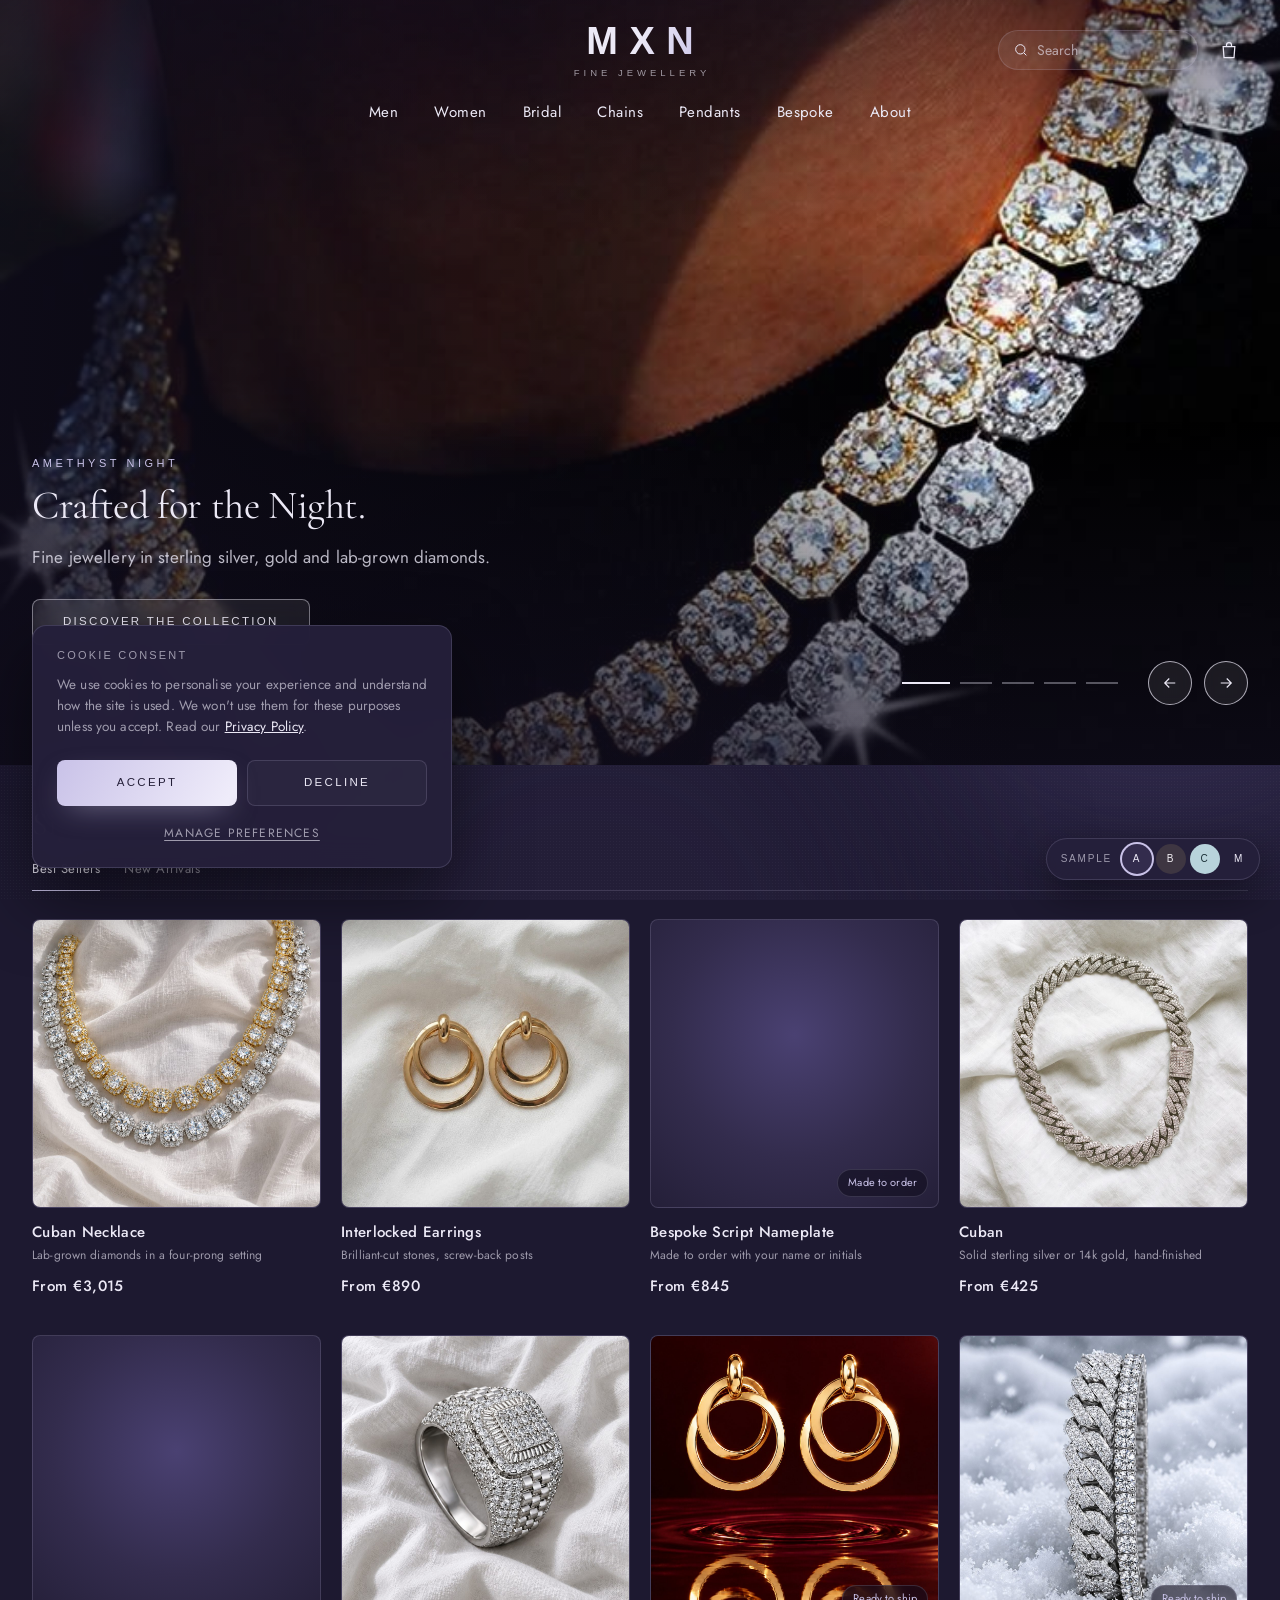
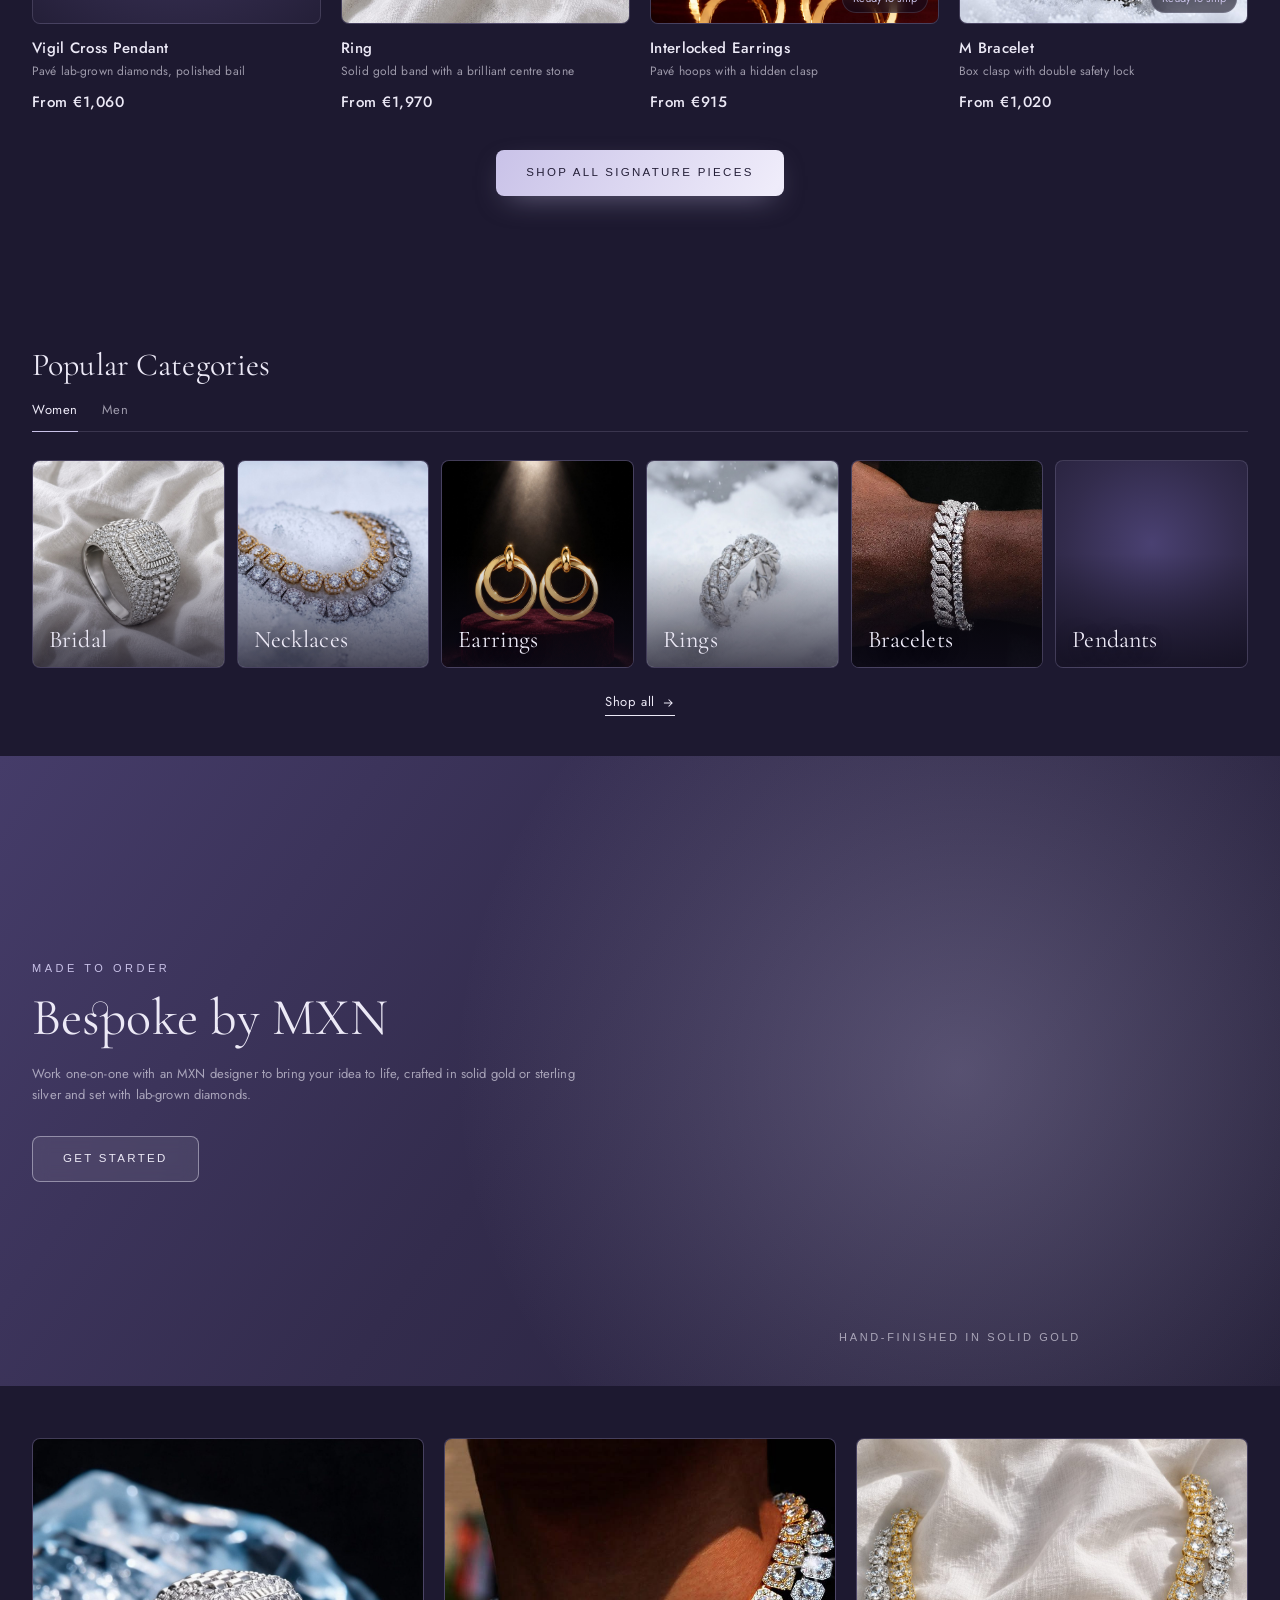
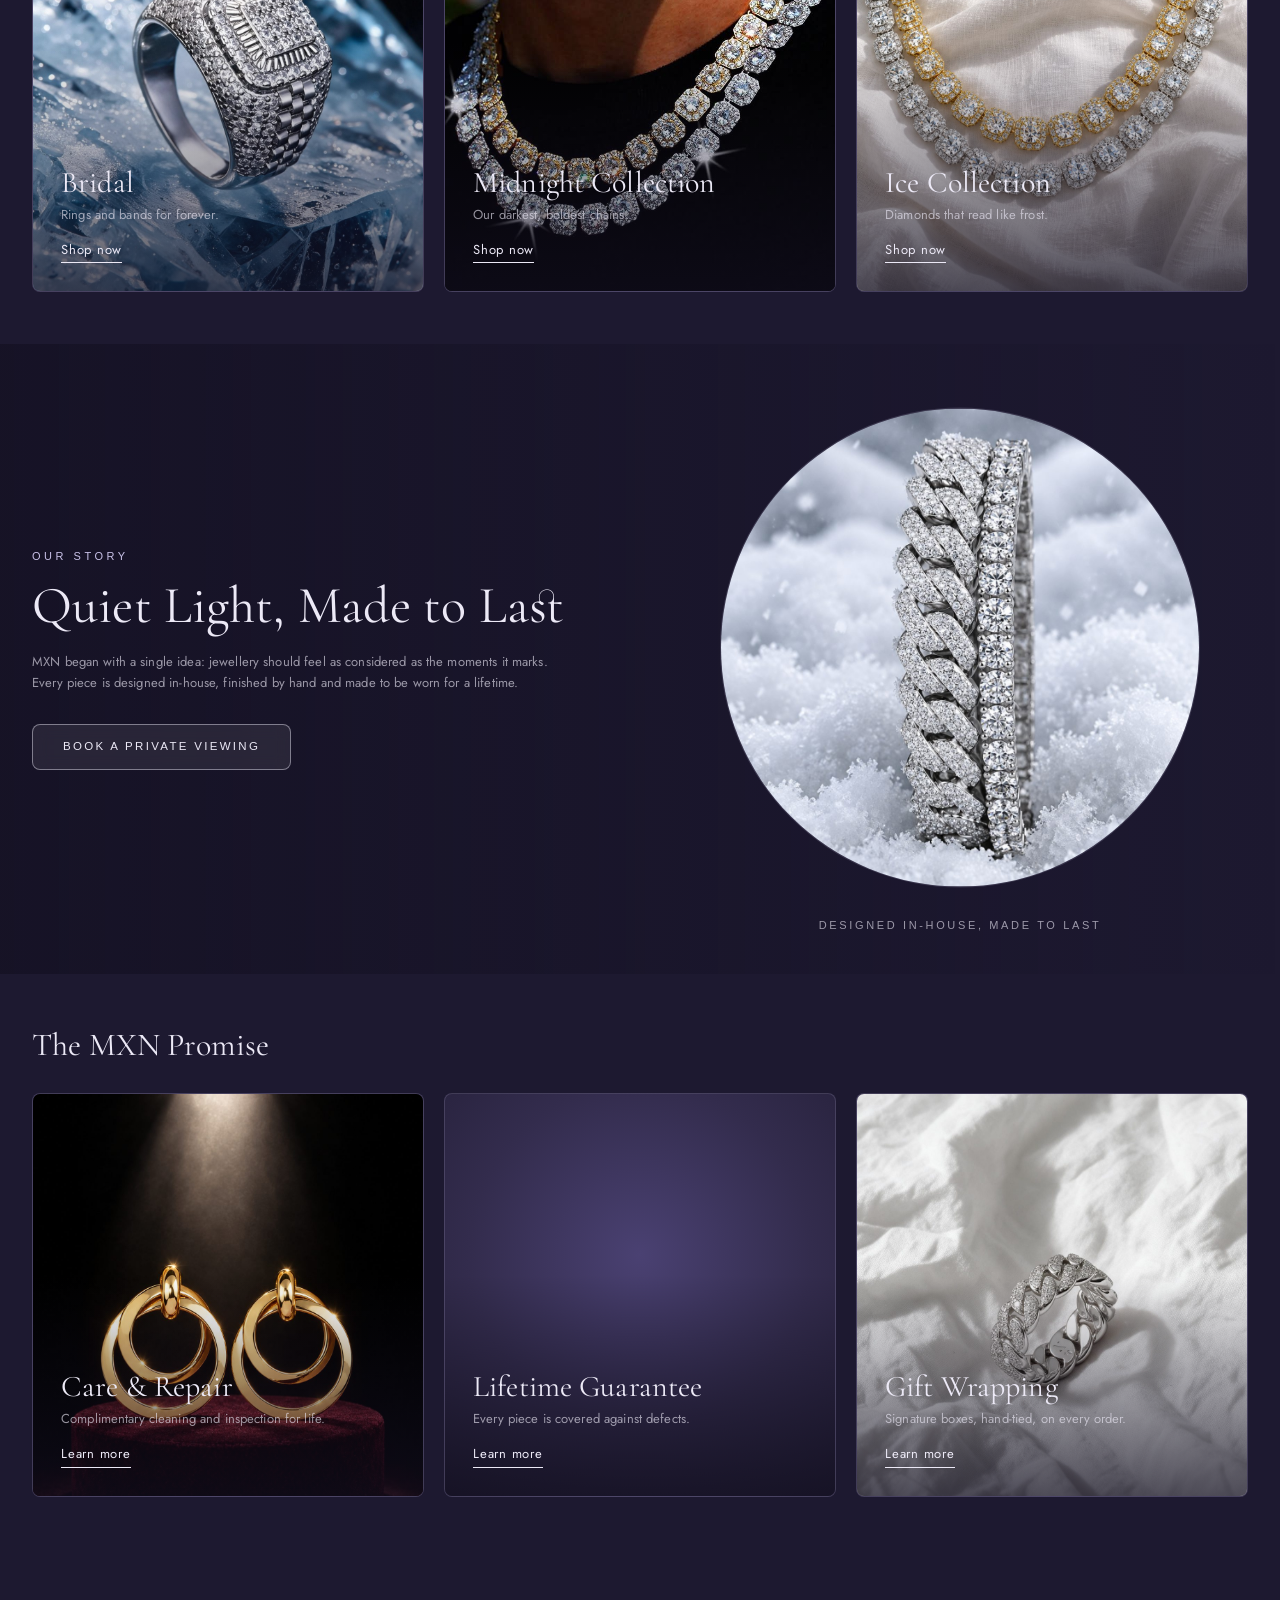
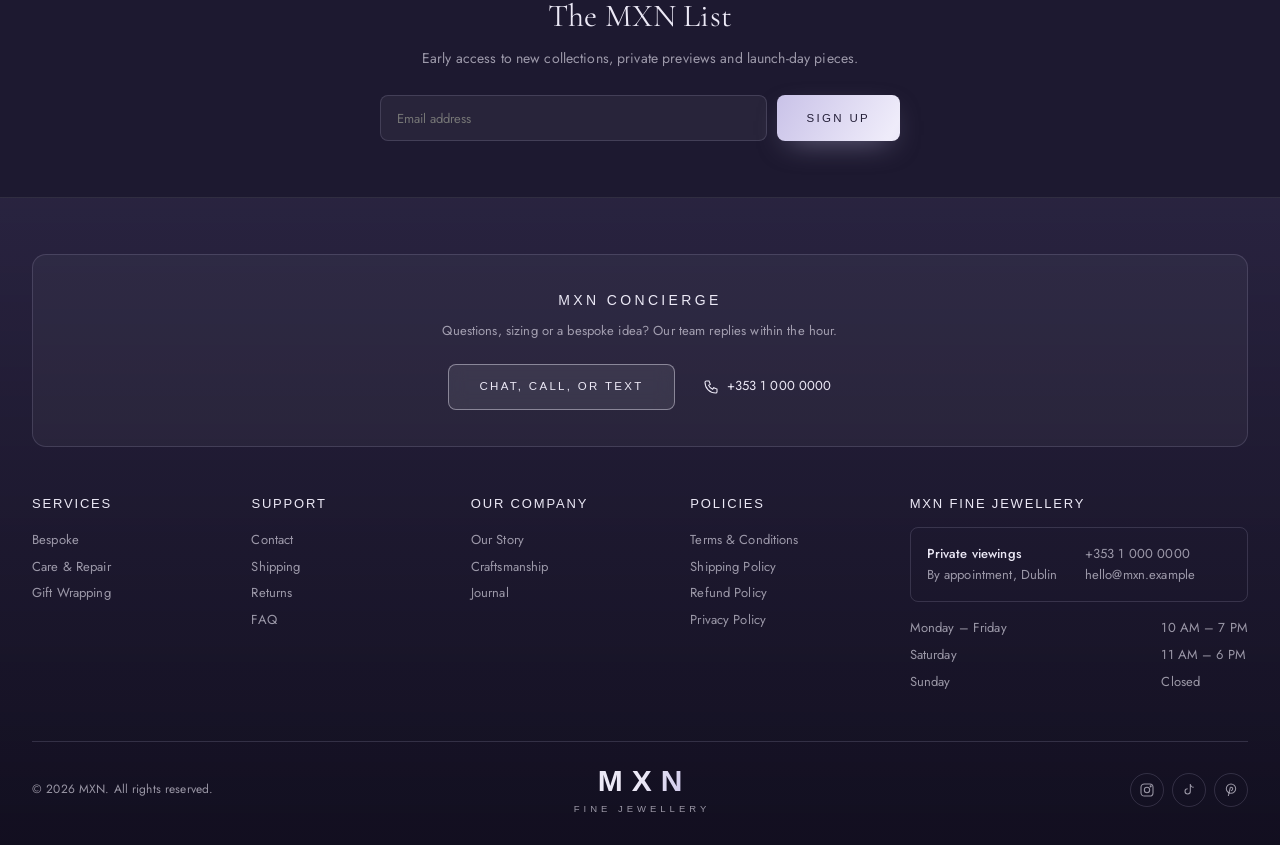
==== commit b90961b3: "Remove watermarked chain photo Co-Authored-By: Claude Opus 5.5 <noreply@anthropic.com>" ====
--- a/index.html
+++ b/index.html
@@ -53,7 +53,7 @@
 <section class="hero" aria-roledescription="carousel" aria-label="Featured">
 <div class="hero-track">
 <div class="hero-slide active" role="group" aria-label="Slide 1 of 5">
-<div class="hero-scene has-photo"><div class="hero-bg"><img class="art-photo" src="photos/chains/box-chain-04.jpg" alt="" style="object-position:50% 35%" fetchpriority="high" decoding="async"></div></div>
+<div class="hero-scene has-photo"><div class="hero-bg"><img class="art-photo" src="photos/chains/box-chain-03.jpg" alt="" style="object-position:50% 35%" fetchpriority="high" decoding="async"></div></div>
 <div class="hero-copy"><p class="eyebrow">Amethyst Night</p><h1 class="hero-title">Crafted for the Night.</h1><p class="hero-sub">Fine jewellery in sterling silver, gold and lab-grown diamonds.</p><a class="btn btn-glass" href="mens-jewelry.html">Discover the collection</a></div>
 </div><div class="hero-slide" role="group" aria-label="Slide 2 of 5" aria-hidden="true">
 <div class="hero-scene has-photo"><div class="hero-bg"><img class="art-photo" src="photos/earrings/interlocked-earrings-02.jpg" alt="" style="object-position:50% 40%" decoding="async"></div></div>
@@ -289,7 +289,7 @@
 
 <section class="sec features" id="collections" aria-label="Collections">
 <div class="grid three">
-<a class="feature reveal" href="mens-jewelry.html"><span class="tile-art"><img class="art-photo" src="photos/rings/ring-02.jpg" alt="" loading="lazy" decoding="async"></span><span class="feature-copy"><h3>Bridal</h3><small>Rings and bands for forever.</small><span class="text-link">Shop now</span></span></a><a class="feature reveal" href="mens-chains.html"><span class="tile-art"><img class="art-photo" src="photos/chains/cuban-03.jpg" alt="" loading="lazy" decoding="async"></span><span class="feature-copy"><h3>Midnight Collection</h3><small>Our darkest, boldest chains.</small><span class="text-link">Shop now</span></span></a><a class="feature reveal" href="mens-pendants.html"><span class="tile-art"><img class="art-photo" src="photos/necklaces/cuban-necklace-01.jpg" alt="" loading="lazy" decoding="async"></span><span class="feature-copy"><h3>Ice Collection</h3><small>Diamonds that read like frost.</small><span class="text-link">Shop now</span></span></a>
+<a class="feature reveal" href="mens-jewelry.html"><span class="tile-art"><img class="art-photo" src="photos/rings/ring-02.jpg" alt="" loading="lazy" decoding="async"></span><span class="feature-copy"><h3>Bridal</h3><small>Rings and bands for forever.</small><span class="text-link">Shop now</span></span></a><a class="feature reveal" href="mens-chains.html"><span class="tile-art"><img class="art-photo" src="photos/chains/box-chain-03.jpg" alt="" loading="lazy" decoding="async"></span><span class="feature-copy"><h3>Midnight Collection</h3><small>Our darkest, boldest chains.</small><span class="text-link">Shop now</span></span></a><a class="feature reveal" href="mens-pendants.html"><span class="tile-art"><img class="art-photo" src="photos/necklaces/cuban-necklace-01.jpg" alt="" loading="lazy" decoding="async"></span><span class="feature-copy"><h3>Ice Collection</h3><small>Diamonds that read like frost.</small><span class="text-link">Shop now</span></span></a>
 </div>
 </section>
 
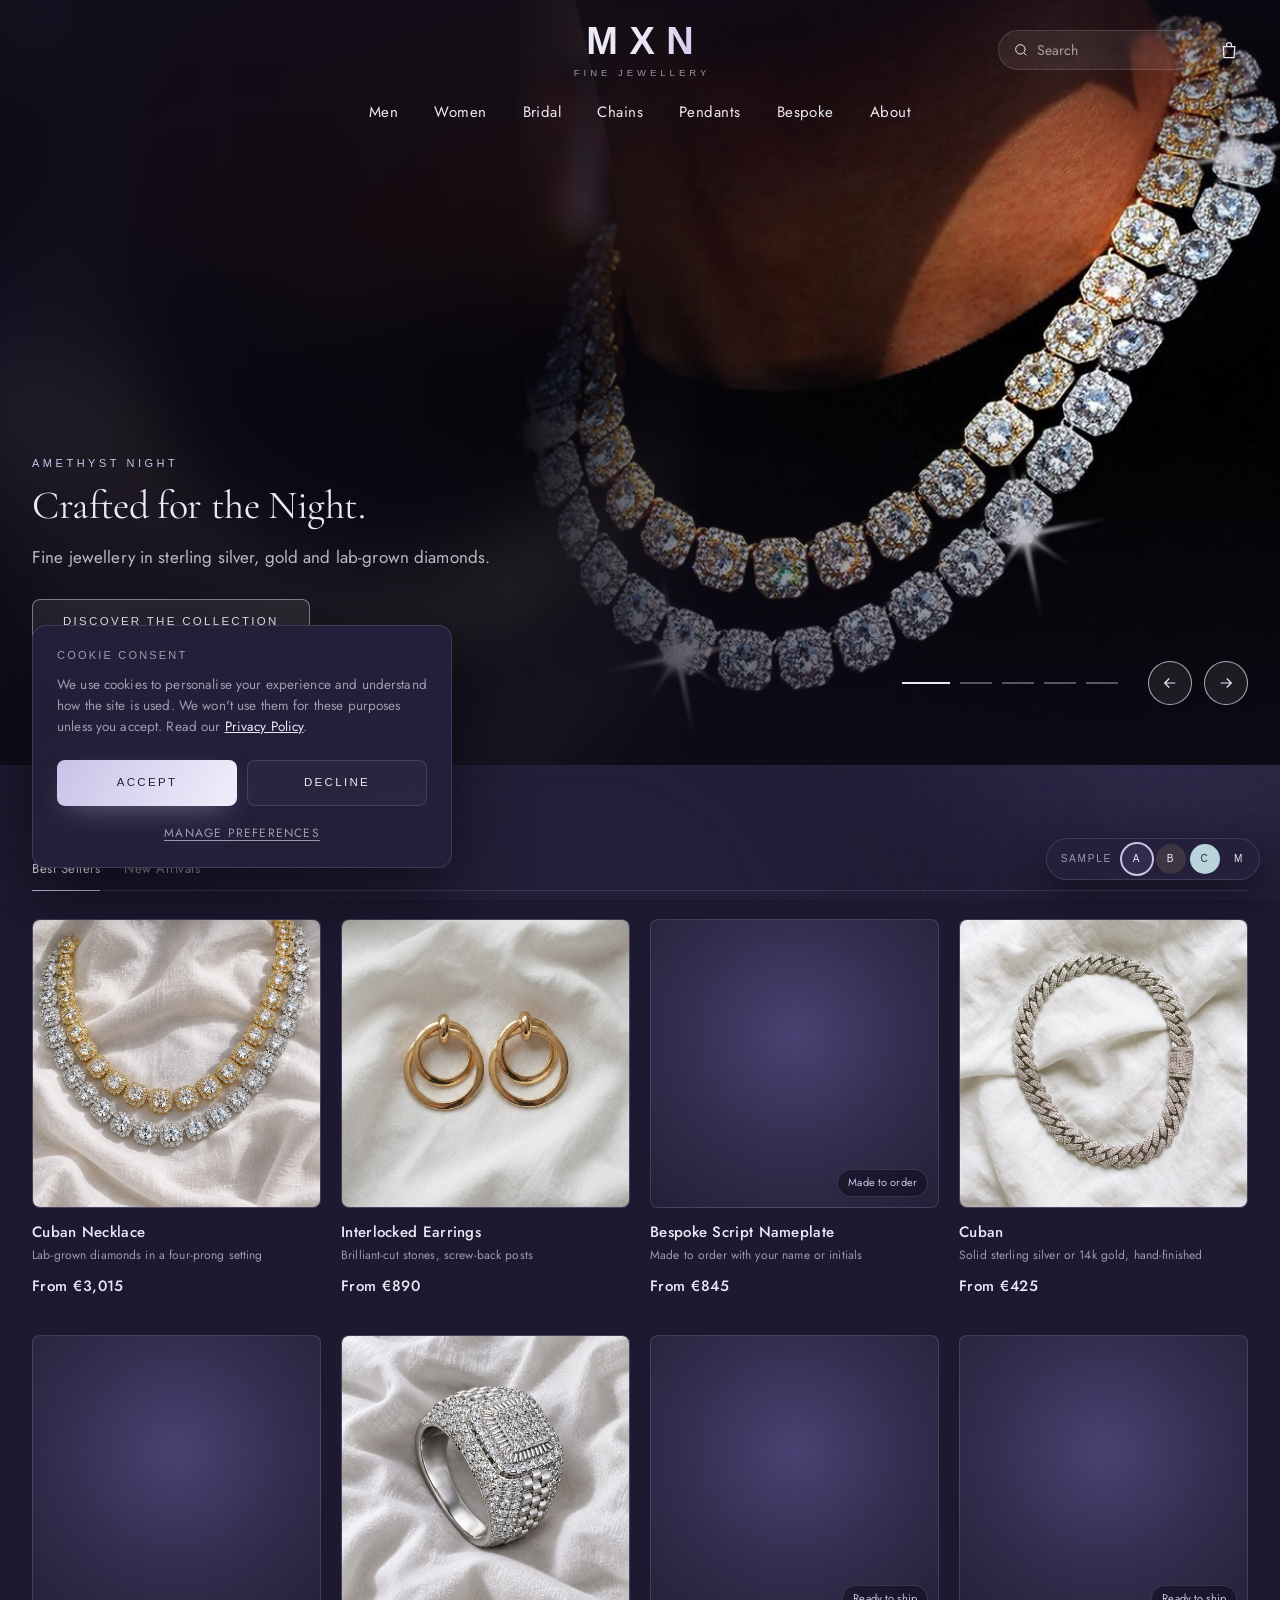
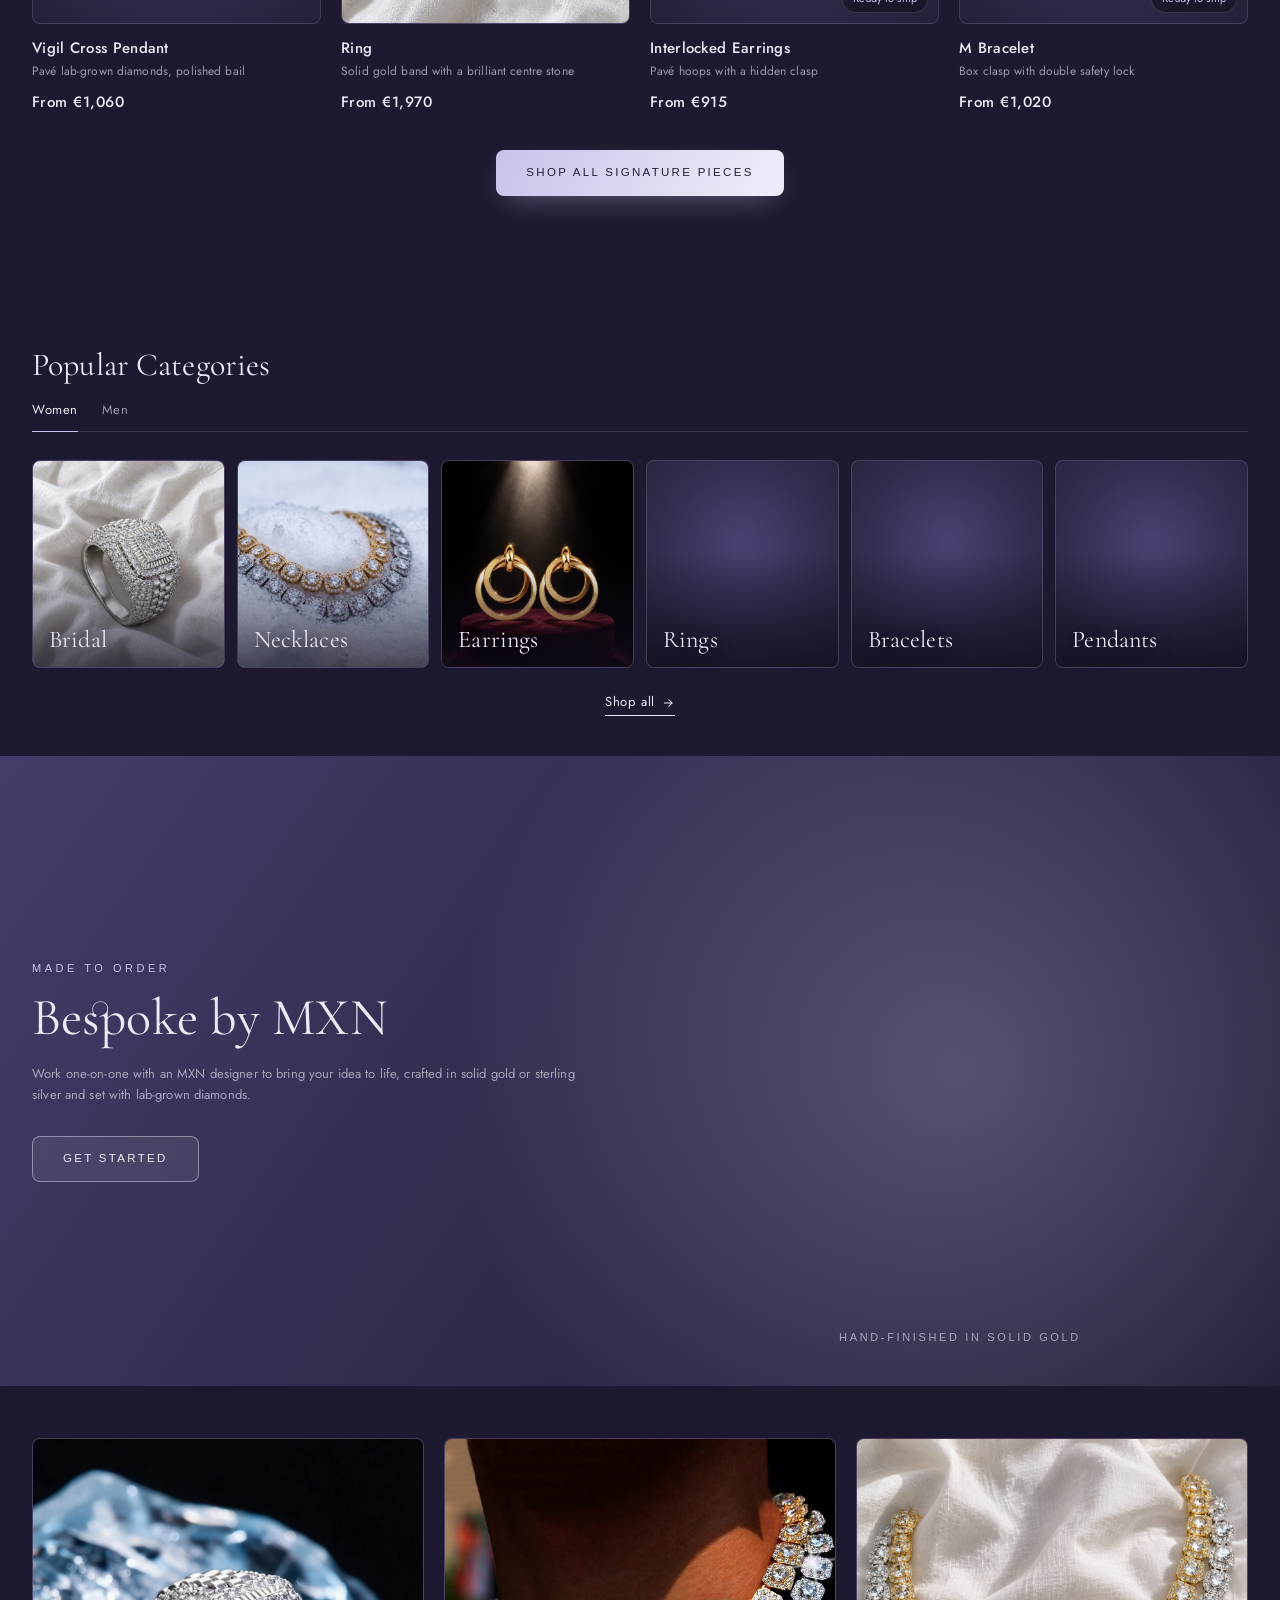
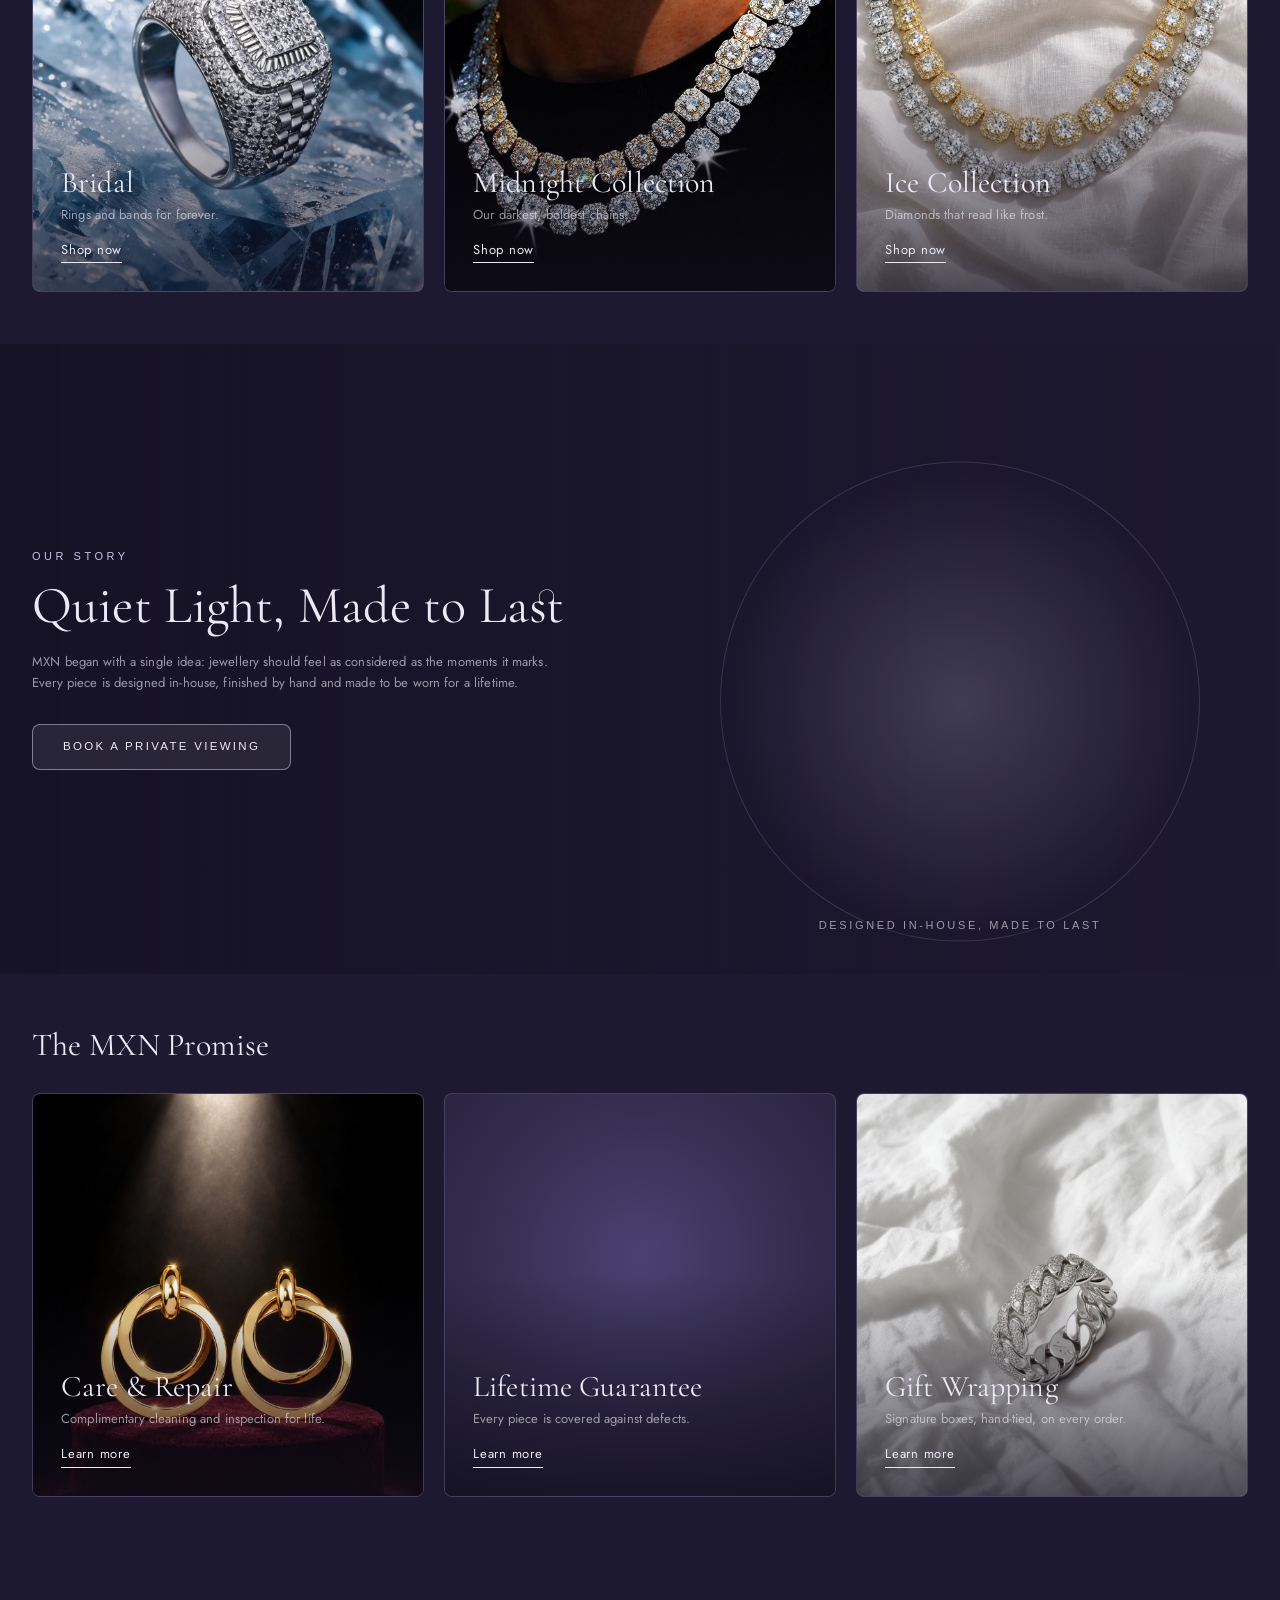
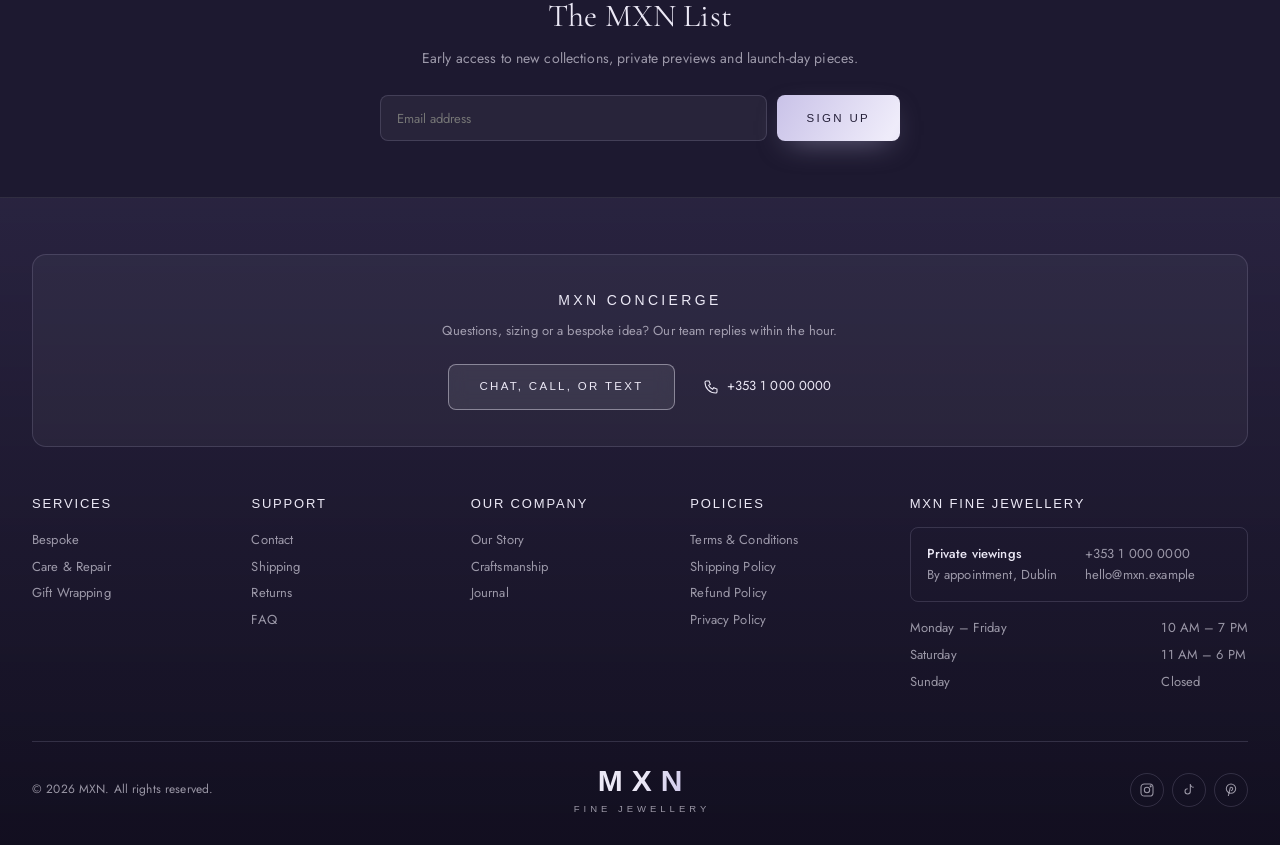
==== commit 5dd8fa3a: "Hero: 4s slides, sharper desktop framing; touch Add to bag Co-Authored-By: Claude Opus 5.5 <noreply@" ====
--- a/index.html
+++ b/index.html
@@ -53,19 +53,19 @@
 <section class="hero" aria-roledescription="carousel" aria-label="Featured">
 <div class="hero-track">
 <div class="hero-slide active" role="group" aria-label="Slide 1 of 5">
-<div class="hero-scene has-photo"><div class="hero-bg"><img class="art-photo" src="photos/chains/box-chain-03.jpg" alt="" style="object-position:50% 35%" fetchpriority="high" decoding="async"></div></div>
+<div class="hero-scene has-photo"><div class="hero-bg"><img class="hero-fill" src="photos/chains/box-chain-03.jpg" alt="" aria-hidden="true" decoding="async"><img class="art-photo" src="photos/chains/box-chain-03.jpg" alt="" style="object-position:50% 35%" fetchpriority="high" decoding="async"></div></div>
 <div class="hero-copy"><p class="eyebrow">Amethyst Night</p><h1 class="hero-title">Crafted for the Night.</h1><p class="hero-sub">Fine jewellery in sterling silver, gold and lab-grown diamonds.</p><a class="btn btn-glass" href="mens-jewelry.html">Discover the collection</a></div>
 </div><div class="hero-slide" role="group" aria-label="Slide 2 of 5" aria-hidden="true">
-<div class="hero-scene has-photo"><div class="hero-bg"><img class="art-photo" src="photos/earrings/interlocked-earrings-02.jpg" alt="" style="object-position:50% 40%" decoding="async"></div></div>
+<div class="hero-scene has-photo"><div class="hero-bg"><img class="hero-fill" src="photos/earrings/interlocked-earrings-02.jpg" alt="" aria-hidden="true" decoding="async"><img class="art-photo" src="photos/earrings/interlocked-earrings-02.jpg" alt="" style="object-position:50% 40%" decoding="async"></div></div>
 <div class="hero-copy"><p class="eyebrow">Amethyst Night</p><h1 class="hero-title">Light, Held Close.</h1><p class="hero-sub">Gold earrings that catch every room.</p><a class="btn btn-glass" href="mens-jewelry.html">Shop earrings</a></div>
 </div><div class="hero-slide" role="group" aria-label="Slide 3 of 5" aria-hidden="true">
-<div class="hero-scene has-photo"><div class="hero-bg"><img class="art-photo" src="photos/necklaces/cuban-necklace-03.jpg" alt="" style="object-position:50% 50%" decoding="async"></div></div>
+<div class="hero-scene has-photo"><div class="hero-bg"><img class="hero-fill" src="photos/necklaces/cuban-necklace-03.jpg" alt="" aria-hidden="true" decoding="async"><img class="art-photo" src="photos/necklaces/cuban-necklace-03.jpg" alt="" style="object-position:50% 50%" decoding="async"></div></div>
 <div class="hero-copy"><p class="eyebrow">Amethyst Night</p><h1 class="hero-title">Cut Like Ice.</h1><p class="hero-sub">Lab-grown diamonds, set by hand in silver and gold.</p><a class="btn btn-glass" href="mens-jewelry.html">Shop necklaces</a></div>
 </div><div class="hero-slide" role="group" aria-label="Slide 4 of 5" aria-hidden="true">
-<div class="hero-scene has-photo"><div class="hero-bg"><img class="art-photo" src="photos/rings/ring-07.jpg" alt="" style="object-position:50% 55%" decoding="async"></div></div>
+<div class="hero-scene has-photo"><div class="hero-bg"><img class="hero-fill" src="photos/rings/ring-07.jpg" alt="" aria-hidden="true" decoding="async"><img class="art-photo" src="photos/rings/ring-07.jpg" alt="" style="object-position:50% 55%" decoding="async"></div></div>
 <div class="hero-copy"><p class="eyebrow">Amethyst Night</p><h1 class="hero-title">Bespoke by MXN.</h1><p class="hero-sub">Your name, your initials, your idea — made by hand.</p><a class="btn btn-glass" href="home.html#bespoke">Start your design</a></div>
 </div><div class="hero-slide" role="group" aria-label="Slide 5 of 5" aria-hidden="true">
-<div class="hero-scene has-photo"><div class="hero-bg"><img class="art-photo" src="photos/bracelets/cuban-bracelet-05.jpg" alt="" style="object-position:50% 50%" decoding="async"></div></div>
+<div class="hero-scene has-photo"><div class="hero-bg"><img class="hero-fill" src="photos/bracelets/cuban-bracelet-05.jpg" alt="" aria-hidden="true" decoding="async"><img class="art-photo" src="photos/bracelets/cuban-bracelet-05.jpg" alt="" style="object-position:50% 50%" decoding="async"></div></div>
 <div class="hero-copy"><p class="eyebrow">Amethyst Night</p><h1 class="hero-title">Made to Be Stacked.</h1><p class="hero-sub">Cuban links and tennis bracelets that layer beautifully.</p><a class="btn btn-glass" href="mens-jewelry.html">Shop bracelets</a></div>
 </div>
 </div>
--- a/assets/styles.css
+++ b/assets/styles.css
@@ -759,10 +759,27 @@
 .hero-scene.has-photo { background: #000; }
 .hero-scene.has-photo::before { content: none; }
 .hero-scene.has-photo::after { background: linear-gradient(90deg, rgba(var(--shade-rgb), .78) 0%, rgba(var(--shade-rgb), .25) 55%, rgba(var(--shade-rgb), 0) 80%), linear-gradient(0deg, rgba(var(--shade-rgb), .7), transparent 45%), linear-gradient(180deg, rgba(var(--shade-rgb), .55), transparent 30%); }
-.hero-slide.active .hero-scene.has-photo .hero-bg { animation: heroZoom 8s ease-out both; }
+.hero-slide.active .hero-scene.has-photo .hero-bg { animation: heroZoom 5s ease-out both; }
 @keyframes heroZoom { from { transform: scale(1.08); } to { transform: scale(1); } }
+@keyframes heroZoomSoft { from { transform: scale(1.03); } to { transform: scale(1); } }
+.hero-fill { display: none; }
+/* desktop: the photo sits on the right at its own sharpness, over a soft blurred copy of itself */
+@media (min-width: 990px) {
+  .hero-bg .hero-fill { display: block; position: absolute; top: -60px; left: -60px; width: calc(100% + 120px); height: calc(100% + 120px); object-fit: cover; filter: blur(40px) brightness(.5) saturate(1.1); }
+  .hero-bg .art-photo { position: absolute; top: 0; right: 0; width: 60%; height: 100%; -webkit-mask-image: linear-gradient(90deg, transparent 0, #000 25%); mask-image: linear-gradient(90deg, transparent 0, #000 25%); }
+  .hero-slide.active .hero-scene.has-photo .hero-bg { animation-name: heroZoomSoft; }
+}
 @media (max-width: 749px) {
   .hero-scene.has-photo::after { background: linear-gradient(0deg, rgba(var(--shade-rgb), .85) 0%, rgba(var(--shade-rgb), .35) 50%, rgba(var(--shade-rgb), .45) 100%); }
+}
+
+/* ---------- touch screens: "Add to bag" always showing on product cards ---------- */
+@media (hover: none) {
+  .card .quick-add { display: block; opacity: 1; transform: none; }
+  .card .badge { bottom: auto; top: 10px; right: 10px; }
+}
+@media (hover: none) and (max-width: 749px) {
+  .card .quick-add { top: calc(125cqw - 44px); left: 8px; right: 8px; height: 34px; font-size: 9.5px; letter-spacing: .14em; }
 }
 
 /* ---------- concierge strip at the foot of every page ---------- */
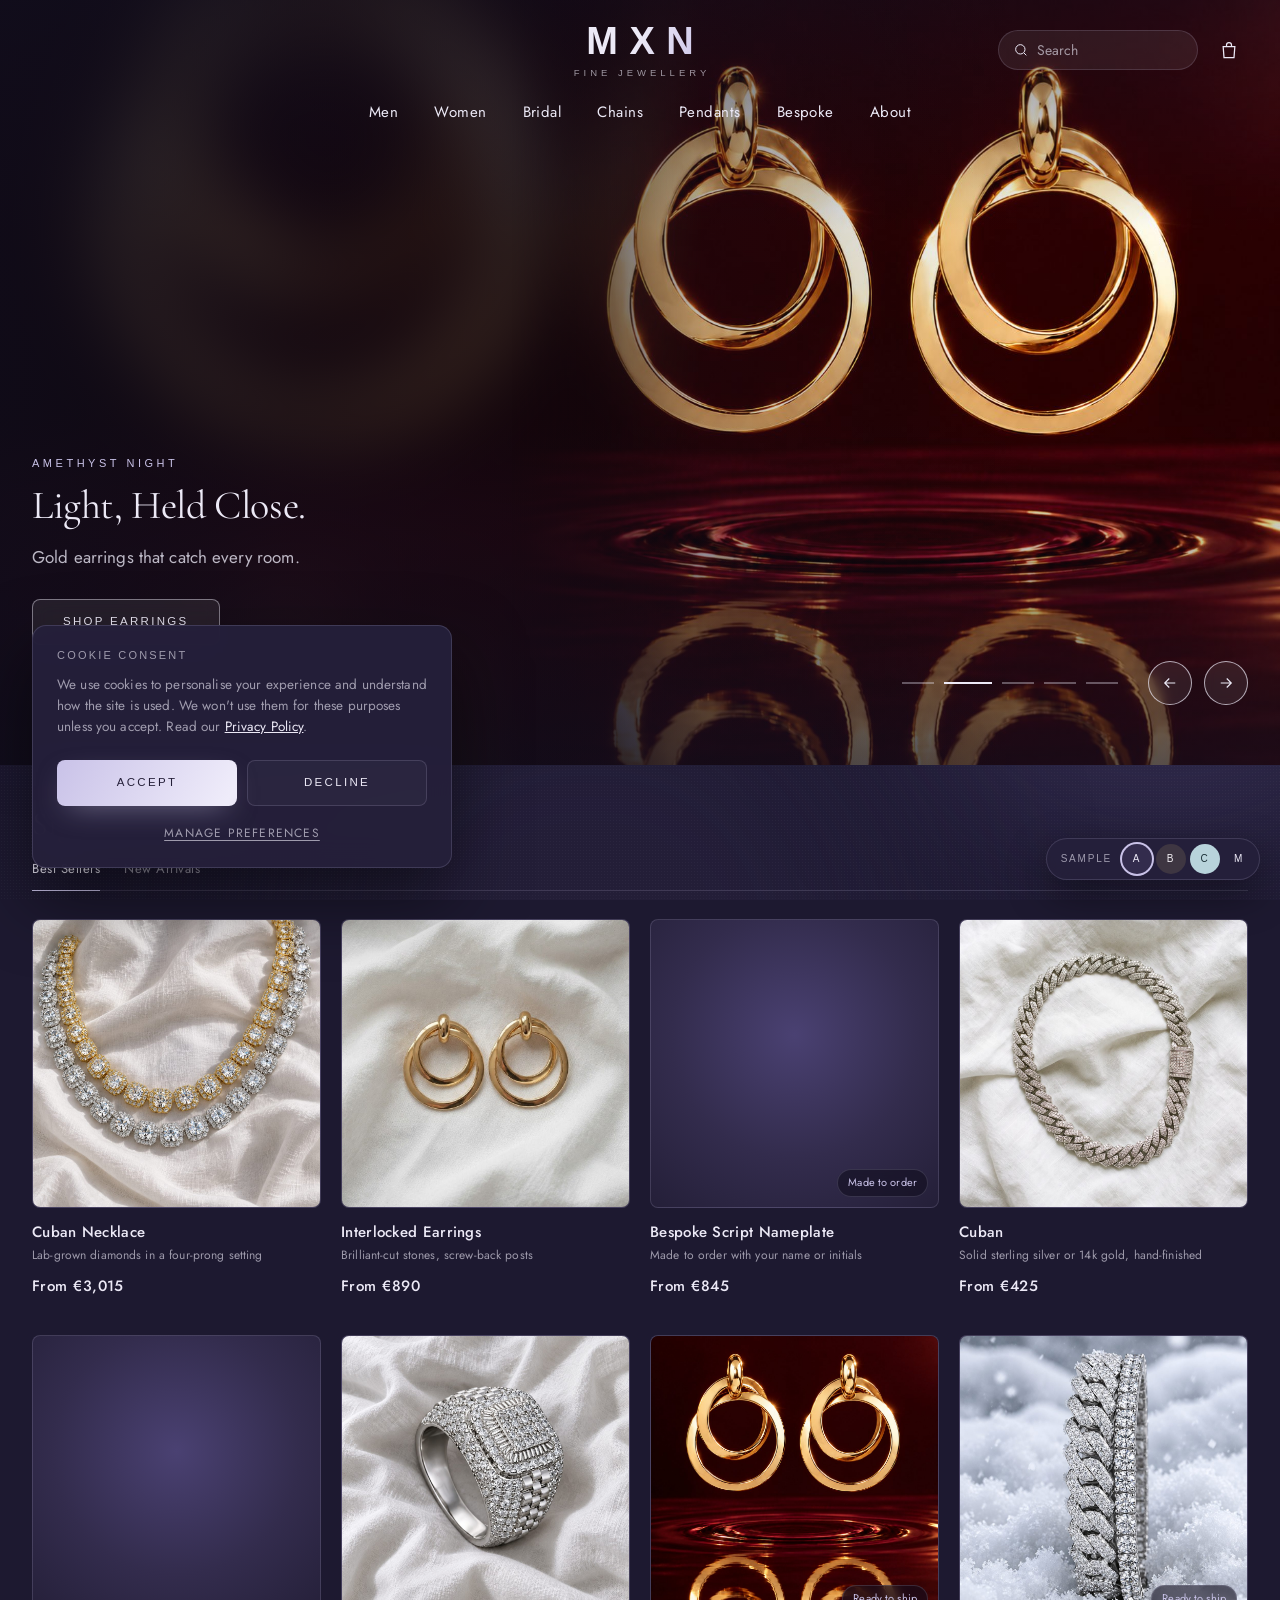
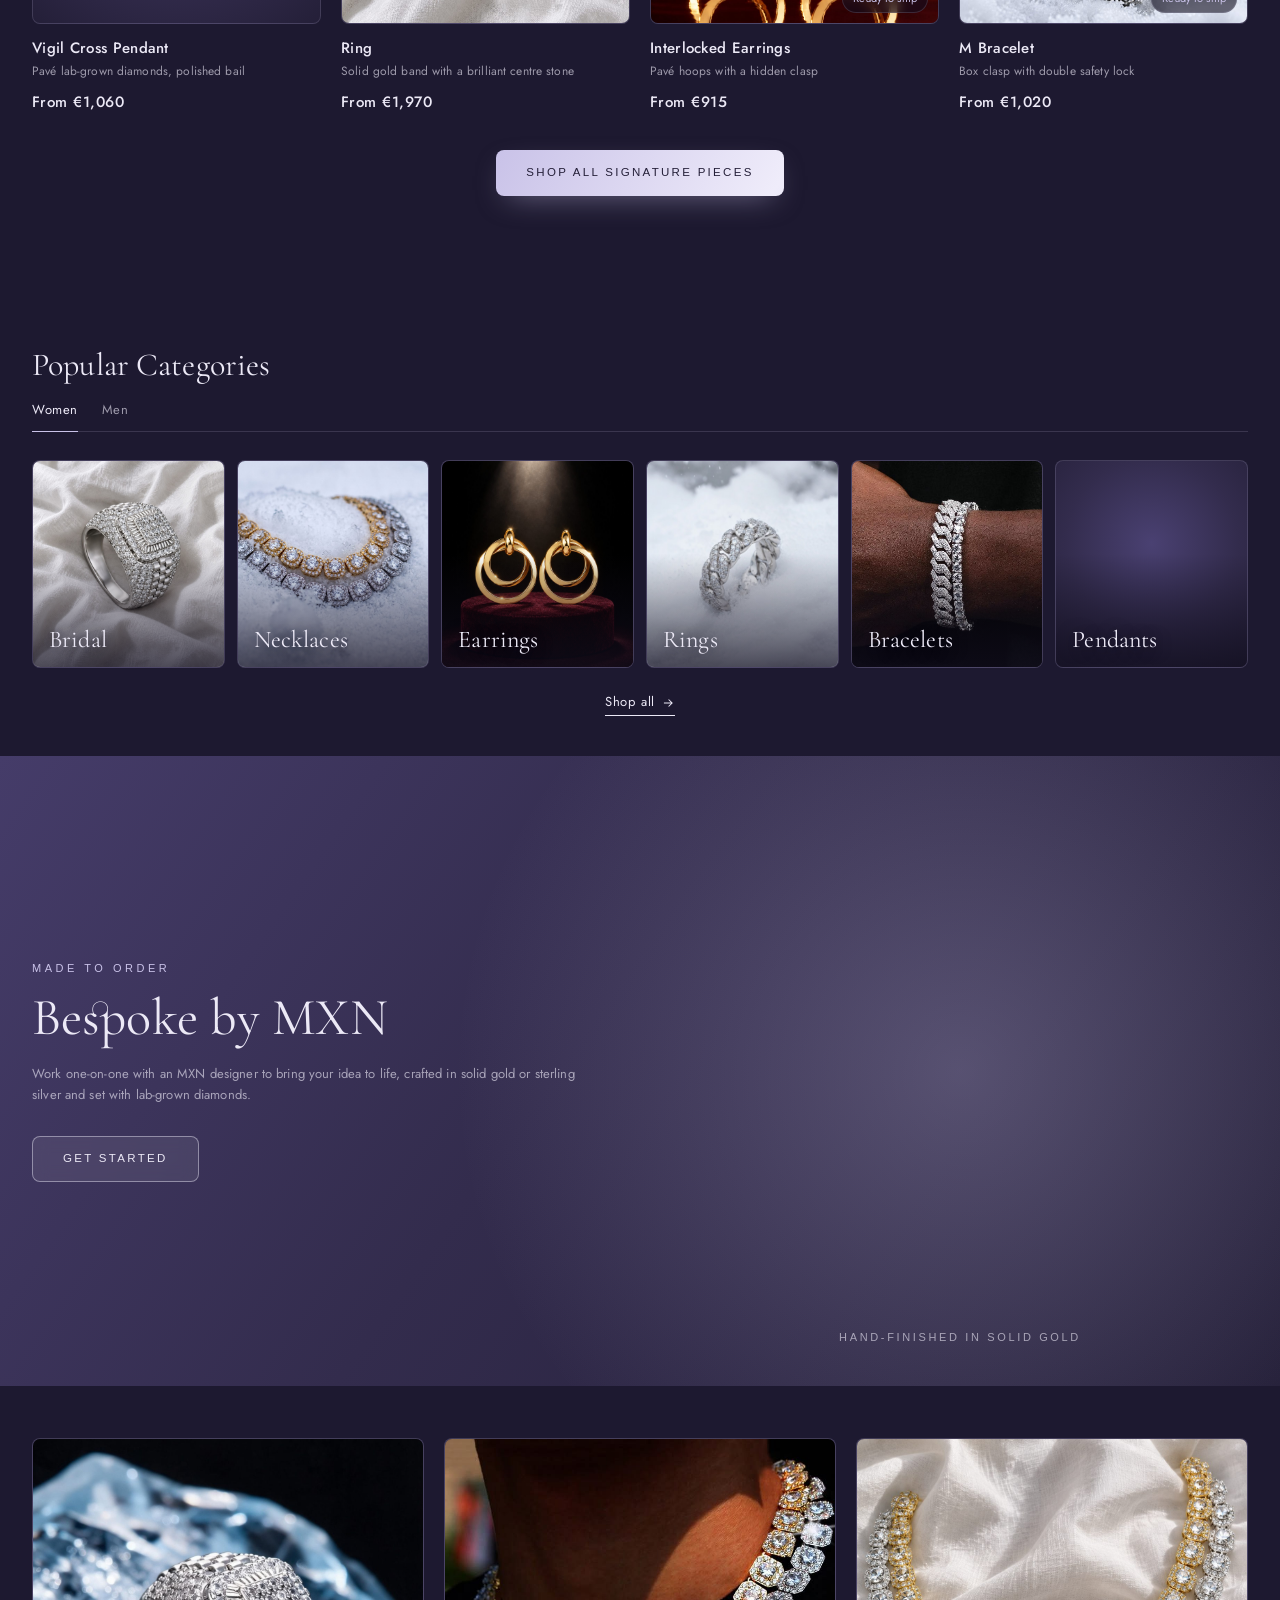
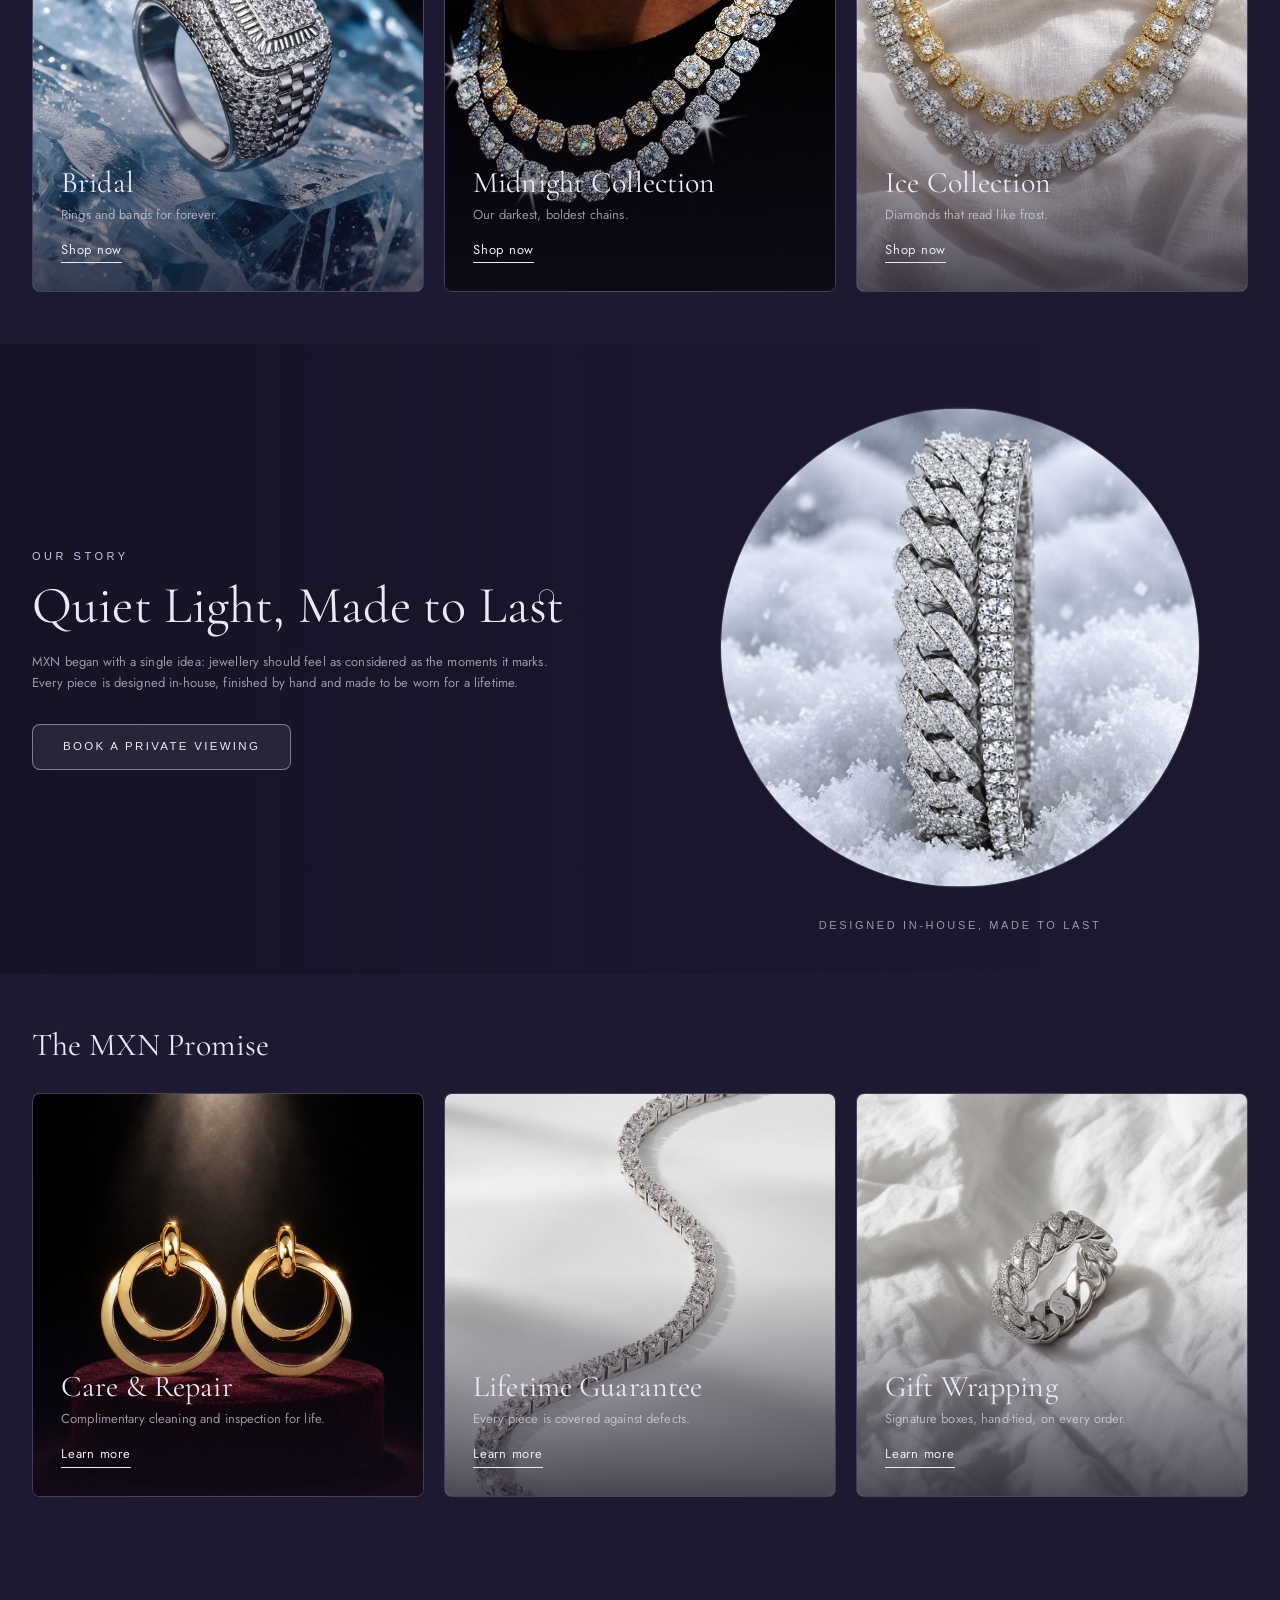
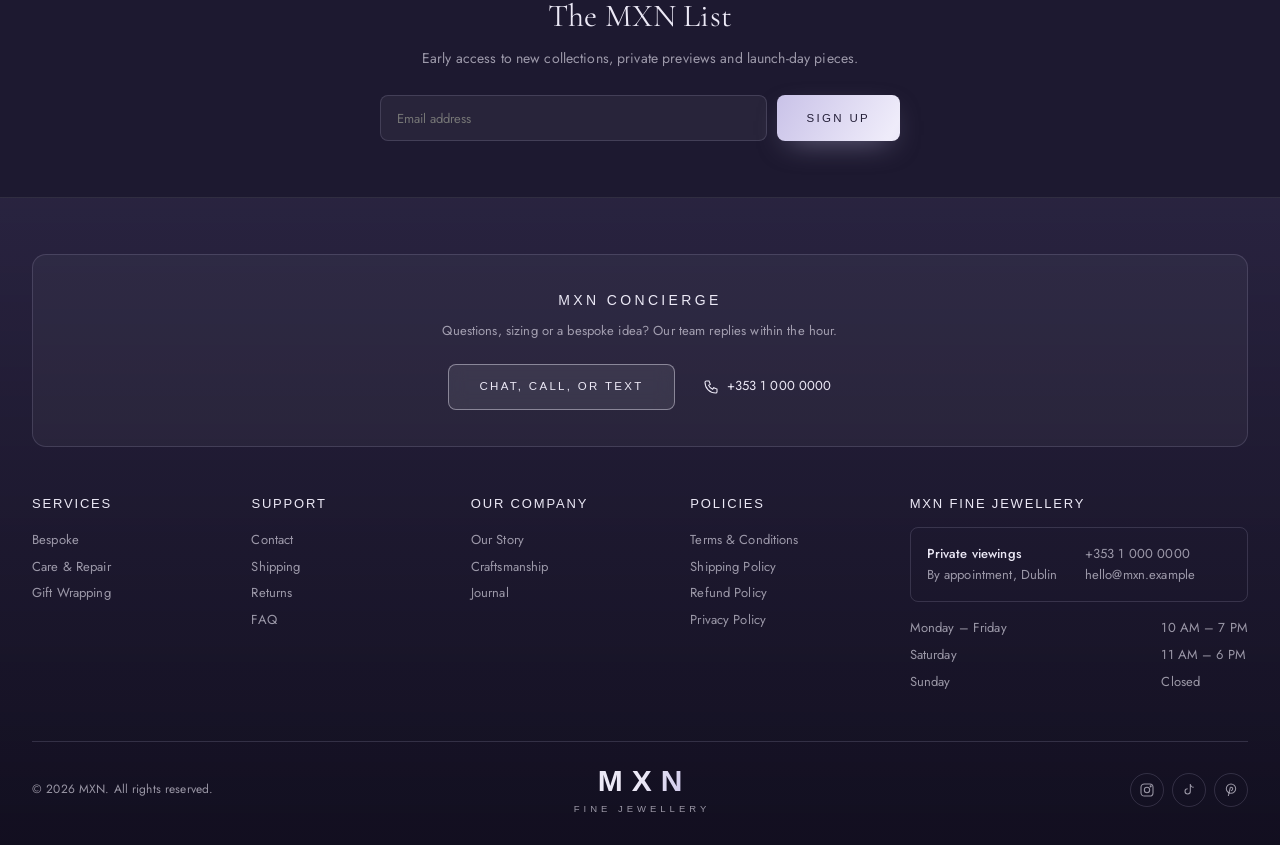
==== commit 2098c0ab: "Cache-bust CSS/JS; photo for Lifetime Guarantee tile Co-Authored-By: Claude Opus 5.5 <noreply@anthro" ====
--- a/index.html
+++ b/index.html
@@ -9,7 +9,7 @@
 <link rel="preconnect" href="https://fonts.googleapis.com">
 <link rel="preconnect" href="https://fonts.gstatic.com" crossorigin>
 <link rel="stylesheet" href="https://fonts.googleapis.com/css2?family=Cormorant+Garamond:ital,wght@0,400;0,500;0,600;1,400;1,500&family=Jost:wght@300;400;500&family=Syncopate:wght@400;700&display=swap">
-<link rel="stylesheet" href="assets/styles.css">
+<link rel="stylesheet" href="assets/styles.css?v=mwm4z5dg">
 <link rel="icon" href="data:image/svg+xml,%3Csvg xmlns='http://www.w3.org/2000/svg' viewBox='0 0 32 32'%3E%3Crect width='32' height='32' rx='6' fill='%23332c4d'/%3E%3Ctext x='16' y='22' text-anchor='middle' font-family='serif' font-size='15' fill='%23b8d3db'%3EM%3C/text%3E%3C/svg%3E">
 </head>
 <body class="page-home">
@@ -301,7 +301,7 @@
 <section class="sec promise" id="promise" aria-labelledby="pr-h">
 <h2 id="pr-h" class="reveal">The MXN Promise</h2>
 <div class="grid three">
-<a class="feature small reveal" href="#" data-open="concierge"><span class="tile-art"><img class="art-photo" src="photos/earrings/interlocked-earrings-03.jpg" alt="" loading="lazy" decoding="async"></span><span class="feature-copy"><h3>Care &amp; Repair</h3><small>Complimentary cleaning and inspection for life.</small><span class="text-link">Learn more</span></span></a><a class="feature small reveal" href="#" data-open="concierge"><span class="tile-art"><svg class="art art-empty" viewBox="0 0 400 400" aria-hidden="true" xmlns="http://www.w3.org/2000/svg"></svg></span><span class="feature-copy"><h3>Lifetime Guarantee</h3><small>Every piece is covered against defects.</small><span class="text-link">Learn more</span></span></a><a class="feature small reveal" href="#" data-open="concierge"><span class="tile-art"><img class="art-photo" src="photos/rings/cuban-ring-05.jpg" alt="" loading="lazy" decoding="async"></span><span class="feature-copy"><h3>Gift Wrapping</h3><small>Signature boxes, hand-tied, on every order.</small><span class="text-link">Learn more</span></span></a>
+<a class="feature small reveal" href="#" data-open="concierge"><span class="tile-art"><img class="art-photo" src="photos/earrings/interlocked-earrings-03.jpg" alt="" loading="lazy" decoding="async"></span><span class="feature-copy"><h3>Care &amp; Repair</h3><small>Complimentary cleaning and inspection for life.</small><span class="text-link">Learn more</span></span></a><a class="feature small reveal" href="#" data-open="concierge"><span class="tile-art"><img class="art-photo" src="photos/bracelets/tennis-bracelet-04.jpg" alt="" loading="lazy" decoding="async"></span><span class="feature-copy"><h3>Lifetime Guarantee</h3><small>Every piece is covered against defects.</small><span class="text-link">Learn more</span></span></a><a class="feature small reveal" href="#" data-open="concierge"><span class="tile-art"><img class="art-photo" src="photos/rings/cuban-ring-05.jpg" alt="" loading="lazy" decoding="async"></span><span class="feature-copy"><h3>Gift Wrapping</h3><small>Signature boxes, hand-tied, on every order.</small><span class="text-link">Learn more</span></span></a>
 </div>
 </section>
 <section class="newsletter" aria-labelledby="nl-h"><div class="nl-inner reveal">
@@ -367,6 +367,6 @@
 <form class="stack-form" data-thanks="Welcome to the MXN List."><input required type="email" placeholder="Enter your email" aria-label="Email"><button class="btn btn-solid" type="submit">Request access</button></form>
 <button class="link-btn" type="button" data-close>No thanks</button></div></div></div>
 <div class="toast" role="status" aria-live="polite"></div>
-<script src="assets/main.js" defer></script>
+<script src="assets/main.js?v=mwm4z5dg" defer></script>
 </body>
 </html>
--- a/assets/styles.css
+++ b/assets/styles.css
@@ -207,6 +207,7 @@
 /* ---- shared tiles ---- */
 .tile-art { position: absolute; inset: 0; display: grid; place-items: center; transition: transform 1.1s var(--ease); }
 .tile-art .art { width: 78%; height: 78%; filter: drop-shadow(0 18px 30px rgba(0, 0, 0, .45)); }
+.tile-art .art-photo { position: absolute; inset: 0; width: 100%; height: 100%; object-fit: cover; } /* fill the tile in every browser */
 .tile-label { position: absolute; left: 28px; right: 20px; bottom: 28px; font: 400 30px/1.15 var(--f-serif); text-shadow: 0 2px 16px rgba(var(--shade-rgb), .7); transition: transform .5s var(--ease); }
 .mega-tile::after, .cat-tile::after, .feature::after { content: ''; position: absolute; inset: 0; background: linear-gradient(to top, rgba(var(--shade-rgb), .72), transparent 55%); pointer-events: none; }
 .mega-tile .tile-label, .cat-tile .tile-label { z-index: 1; }
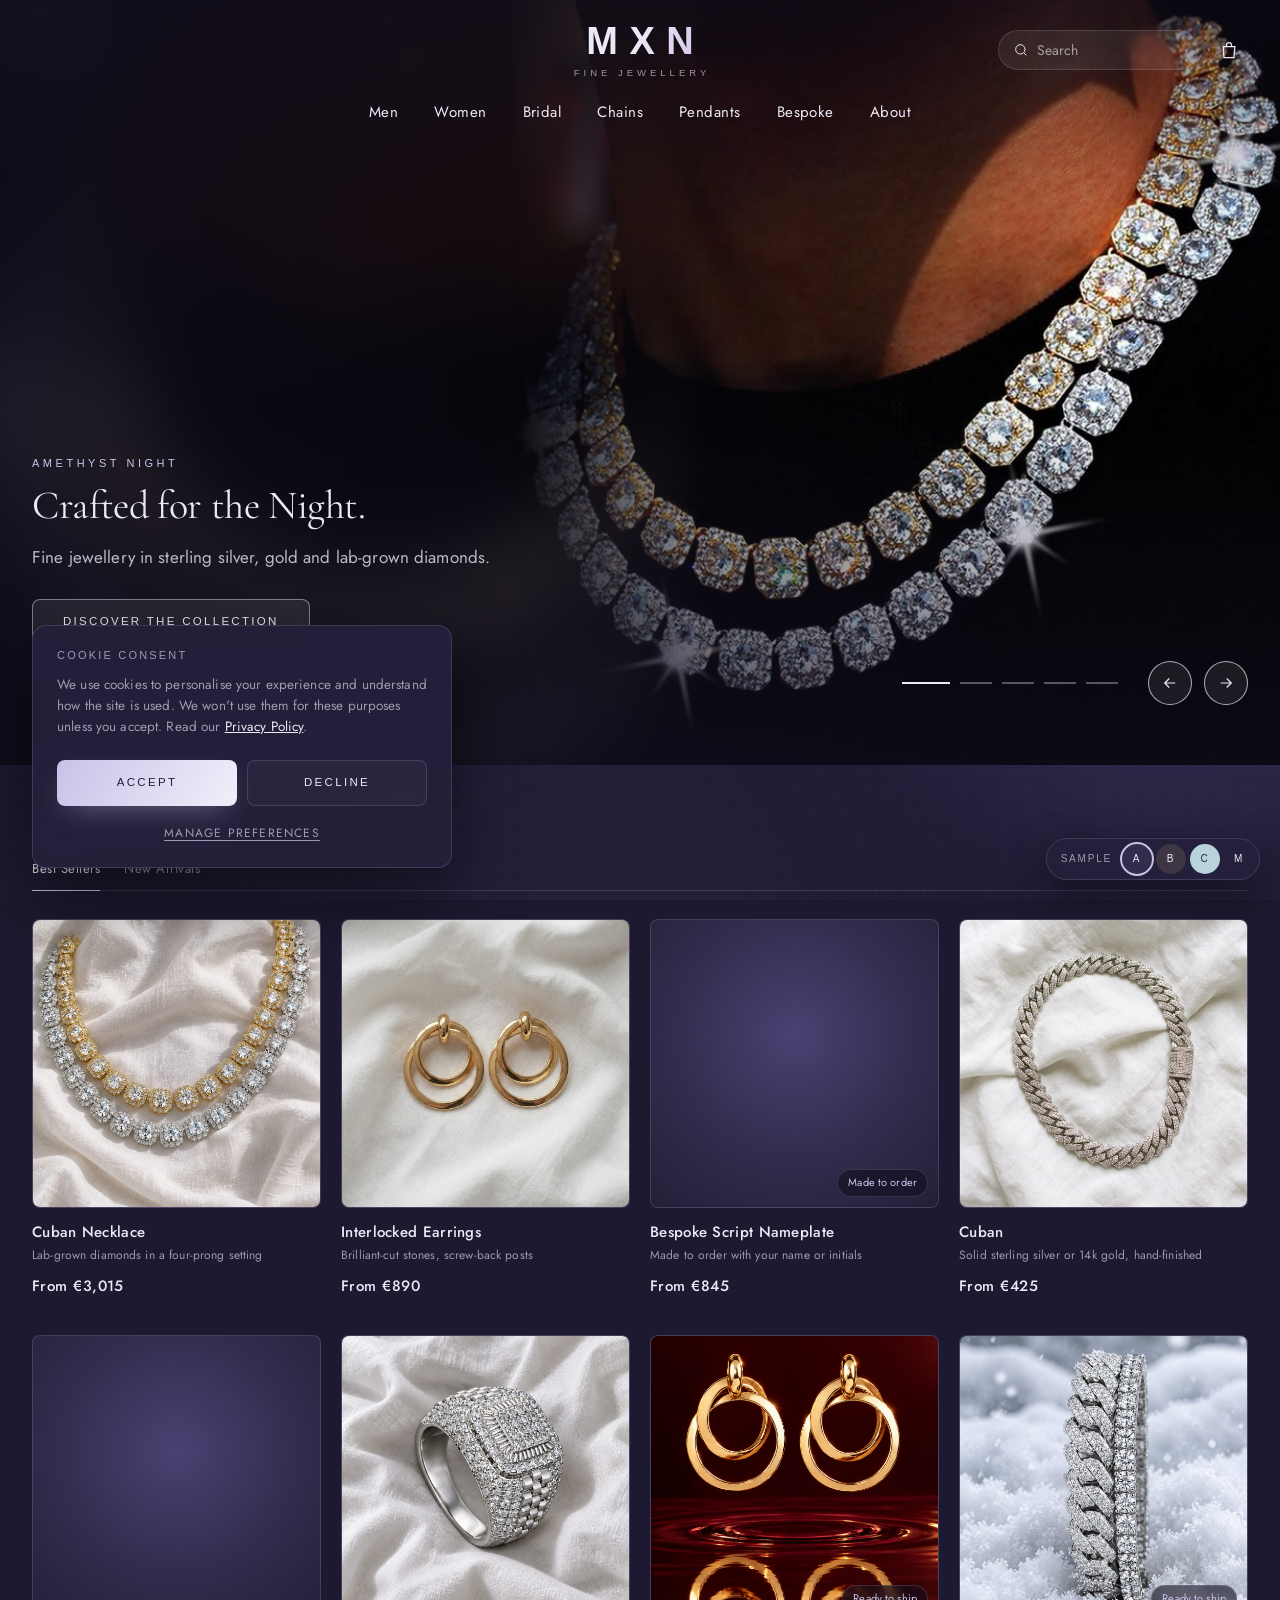
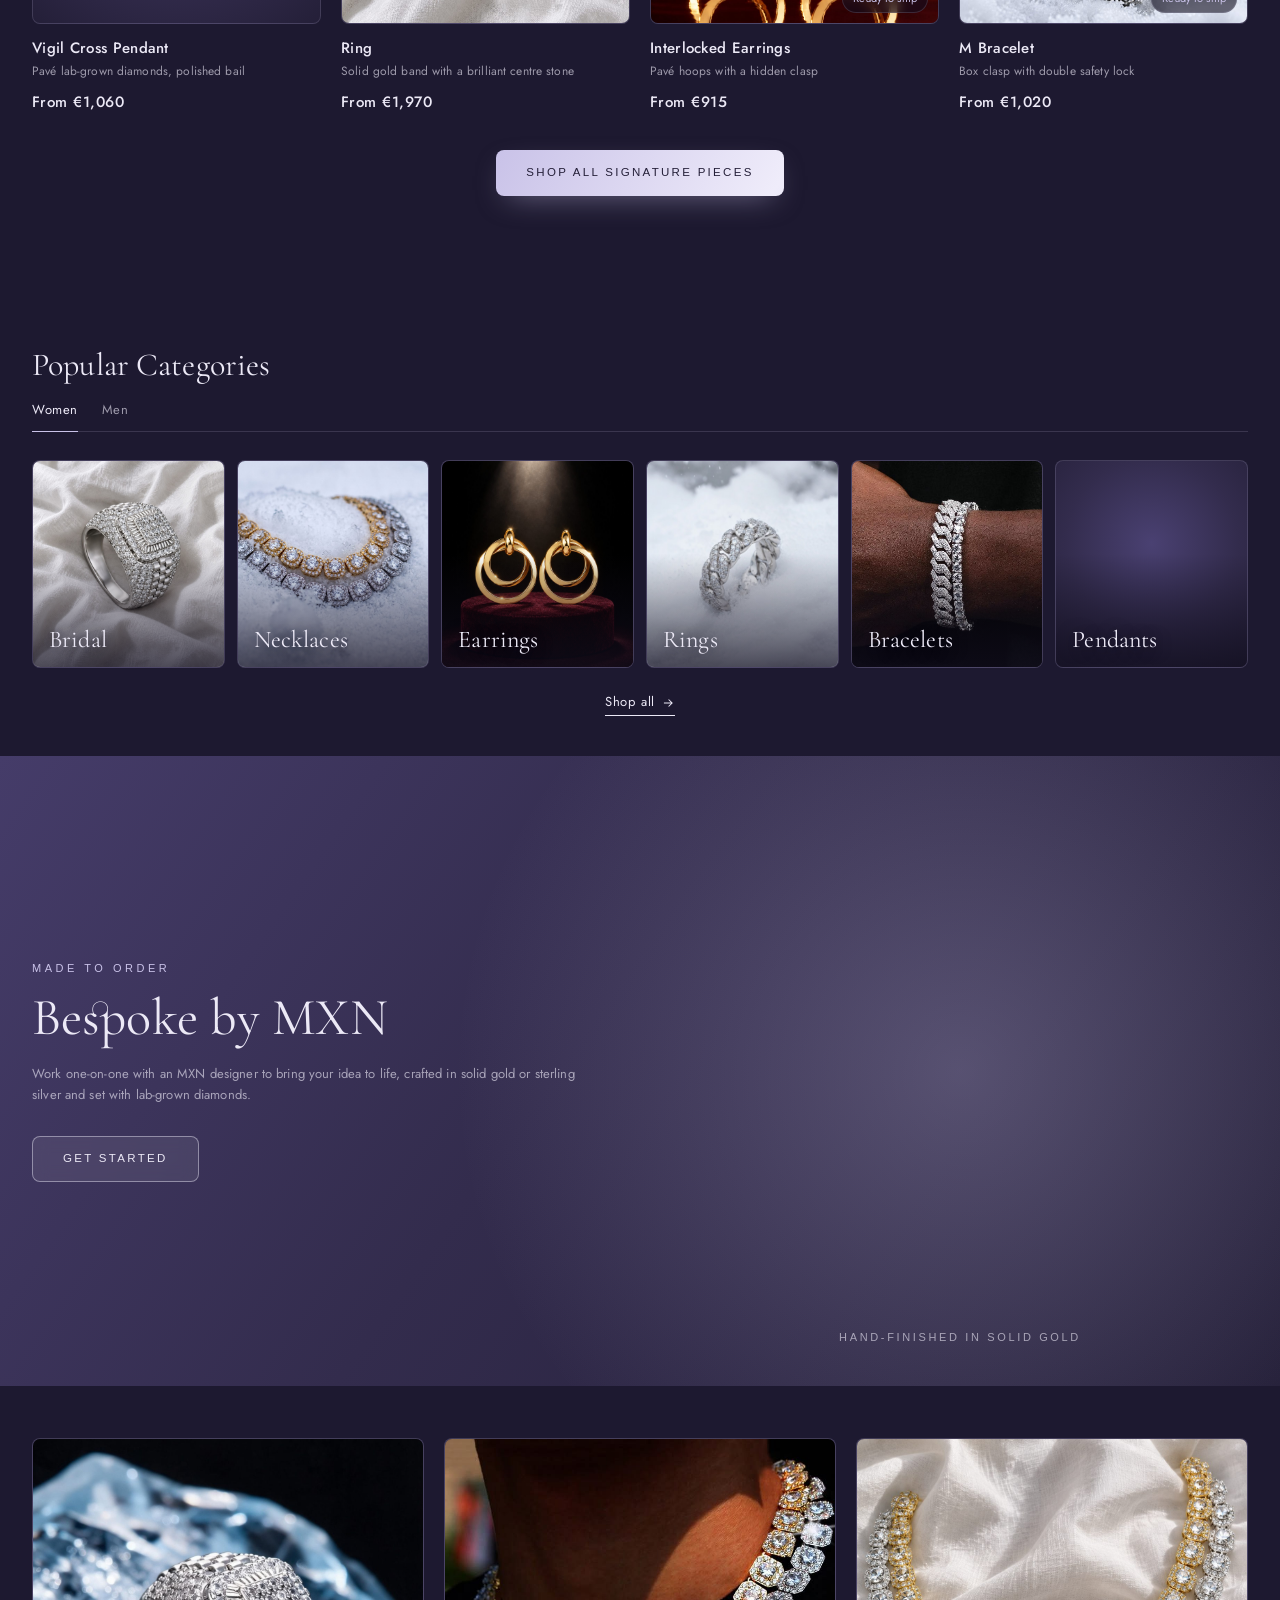
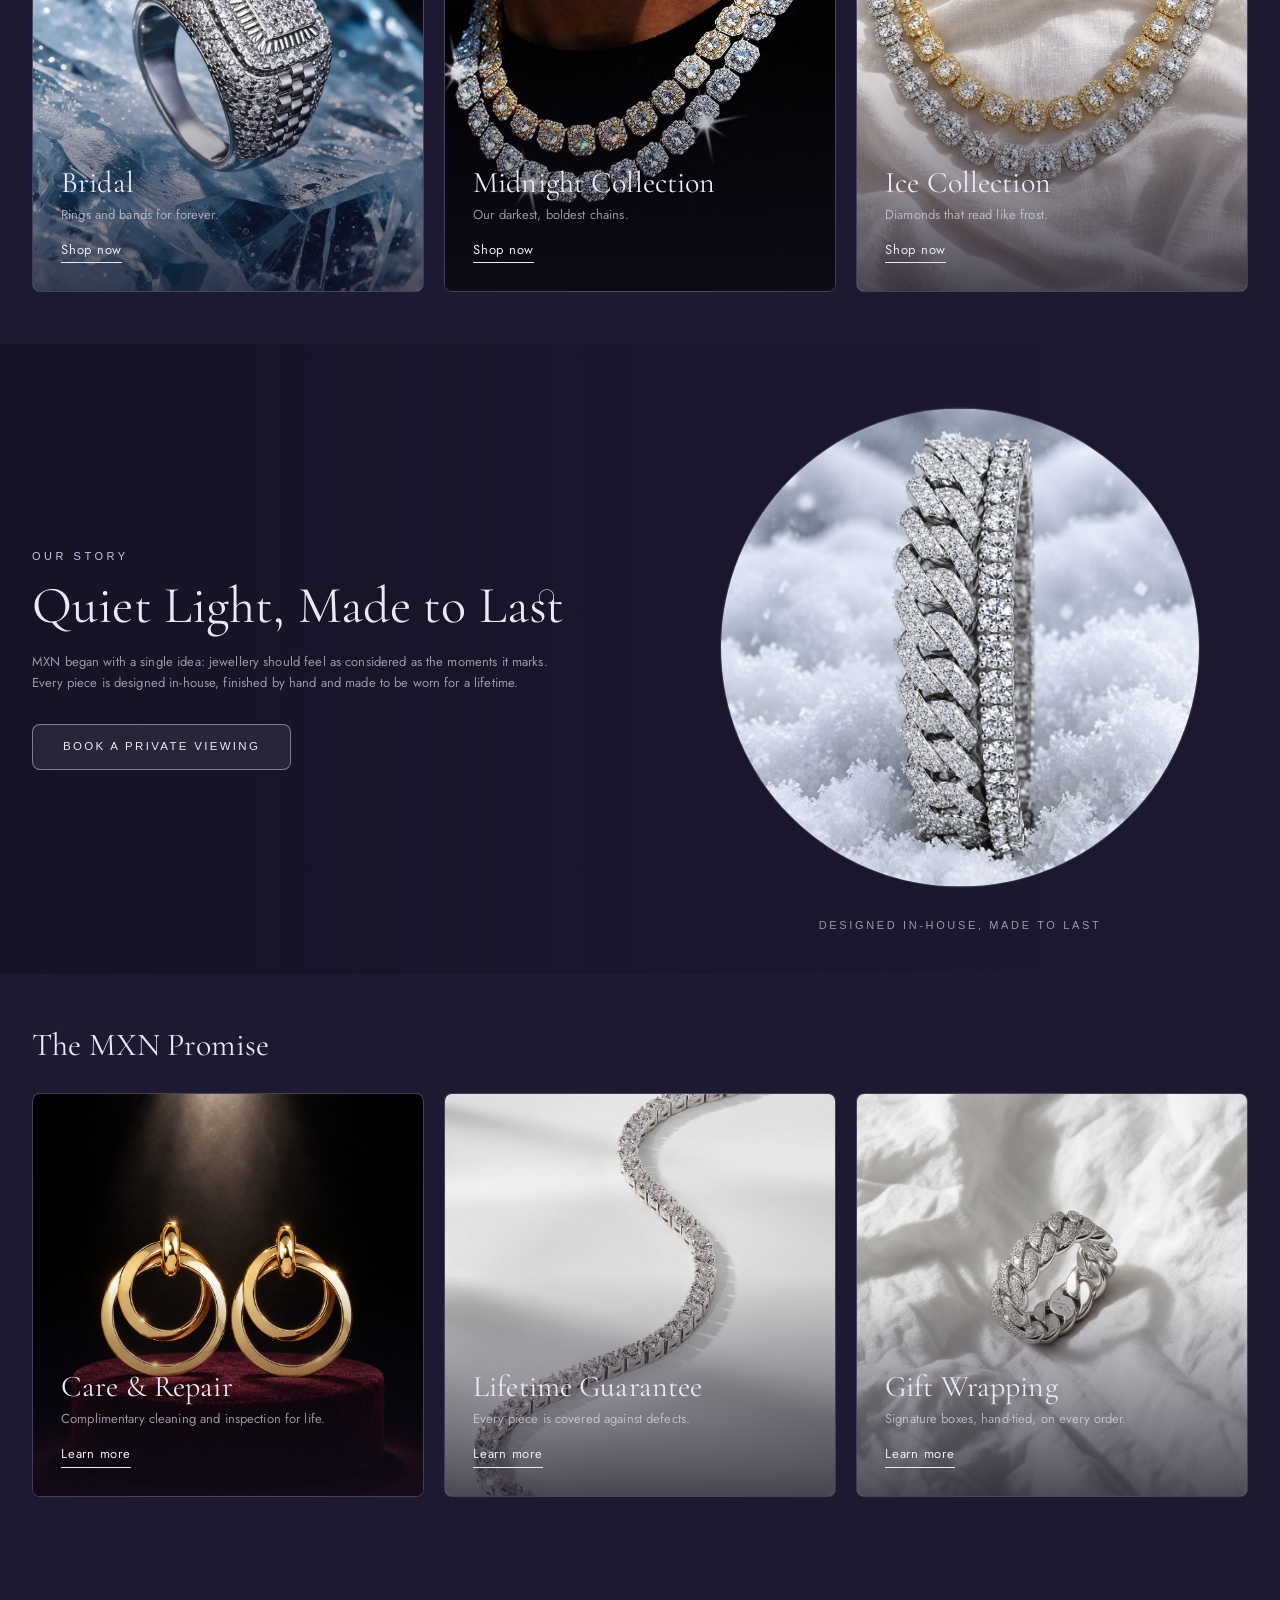
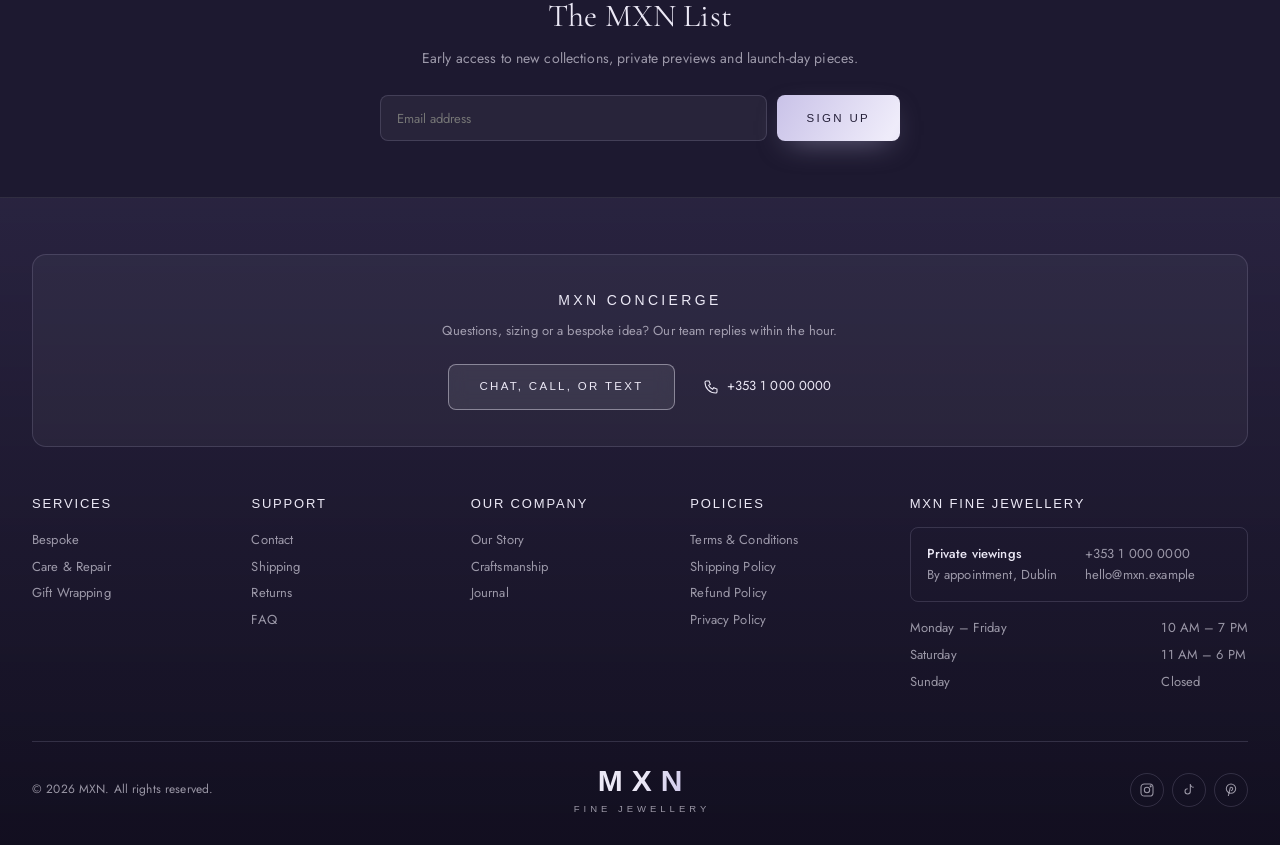
==== commit bc1d17d9: "Motion test: opening logo intro with star twinkle Co-Authored-By: Claude Opus 5.5 <noreply@anthropic" ====
--- a/index.html
+++ b/index.html
@@ -9,7 +9,7 @@
 <link rel="preconnect" href="https://fonts.googleapis.com">
 <link rel="preconnect" href="https://fonts.gstatic.com" crossorigin>
 <link rel="stylesheet" href="https://fonts.googleapis.com/css2?family=Cormorant+Garamond:ital,wght@0,400;0,500;0,600;1,400;1,500&family=Jost:wght@300;400;500&family=Syncopate:wght@400;700&display=swap">
-<link rel="stylesheet" href="assets/styles.css?v=mwm4z5dg">
+<link rel="stylesheet" href="assets/styles.css?v=mwm5dtqc">
 <link rel="icon" href="data:image/svg+xml,%3Csvg xmlns='http://www.w3.org/2000/svg' viewBox='0 0 32 32'%3E%3Crect width='32' height='32' rx='6' fill='%23332c4d'/%3E%3Ctext x='16' y='22' text-anchor='middle' font-family='serif' font-size='15' fill='%23b8d3db'%3EM%3C/text%3E%3C/svg%3E">
 </head>
 <body class="page-home">
@@ -367,6 +367,6 @@
 <form class="stack-form" data-thanks="Welcome to the MXN List."><input required type="email" placeholder="Enter your email" aria-label="Email"><button class="btn btn-solid" type="submit">Request access</button></form>
 <button class="link-btn" type="button" data-close>No thanks</button></div></div></div>
 <div class="toast" role="status" aria-live="polite"></div>
-<script src="assets/main.js?v=mwm4z5dg" defer></script>
+<script src="assets/main.js?v=mwm5dtqc" defer></script>
 </body>
 </html>
--- a/assets/styles.css
+++ b/assets/styles.css
@@ -774,6 +774,26 @@
   .hero-scene.has-photo::after { background: linear-gradient(0deg, rgba(var(--shade-rgb), .85) 0%, rgba(var(--shade-rgb), .35) 50%, rgba(var(--shade-rgb), .45) 100%); }
 }
 
+/* ---------- opening intro (Motion test page) ---------- */
+.intro { position: fixed; inset: 0; z-index: 300; display: grid; place-items: center; pointer-events: none; animation: introFailsafe .6s ease 5.2s forwards; }
+.intro-bg { position: absolute; inset: 0; background: var(--bg); pointer-events: auto; }
+.intro-logo { position: relative; display: inline-flex; flex-direction: column; align-items: center; line-height: 1; transform-origin: 0 0; font-size: clamp(64px, 17vw, 132px); }
+.intro-word { position: relative; font: 700 1em/1 var(--f-display); letter-spacing: .3em; padding-left: .3em; background: linear-gradient(110deg, var(--text) 20%, var(--accent) 45%, var(--text) 55%, var(--accent) 80%); background-size: 250% 100%; -webkit-background-clip: text; background-clip: text; color: transparent; opacity: 0; animation: introWord 1.1s var(--ease) .15s forwards, introSheen 2.2s ease-in-out .4s forwards; }
+.intro-sub { margin-top: .84em; font: 400 .25em/1 var(--f-display); letter-spacing: .42em; padding-left: .42em; text-transform: uppercase; color: var(--muted); opacity: 0; animation: introSub .8s ease-out 1s forwards; }
+.intro-star { position: absolute; right: .3em; top: 0; width: .3em; height: .3em; transform: translate(55%, -55%) scale(0); fill: #fff; filter: drop-shadow(0 0 6px rgba(255, 255, 255, .9)) drop-shadow(0 0 14px rgba(var(--accent-rgb), .8)); opacity: 0; animation: introStar .9s ease-out 1.5s forwards; }
+@keyframes introWord { from { opacity: 0; transform: translateY(.25em); letter-spacing: .5em; filter: blur(10px); } to { opacity: 1; transform: none; letter-spacing: .3em; filter: blur(0); } }
+@keyframes introSheen { 0%, 100% { background-position: 0 0; } 50% { background-position: 100% 0; } }
+@keyframes introSub { from { opacity: 0; letter-spacing: .7em; } to { opacity: 1; letter-spacing: .42em; } }
+@keyframes introStar { 0% { opacity: 0; transform: translate(55%, -55%) scale(0) rotate(-60deg); } 35% { opacity: 1; transform: translate(55%, -55%) scale(1.25) rotate(0); } 60% { opacity: 1; transform: translate(55%, -55%) scale(.8) rotate(20deg); } 100% { opacity: 0; transform: translate(55%, -55%) scale(0) rotate(60deg); } }
+@keyframes introFailsafe { to { opacity: 0; visibility: hidden; } }
+html.intro-on { overflow: hidden; }
+html.intro-on .site-header .logo { opacity: 0; }
+html.intro-hold .hero-outer, html.intro-hold .site-header .main-nav, html.intro-hold .site-header .header-tools, html.intro-hold .site-header .menu-btn, html.intro-hold .sample-switch { opacity: 0; }
+html.intro-hold .hero-outer { transform: translateY(48px); }
+html.intro-reveal .hero-outer { transition: opacity 1s var(--ease), transform 1.2s var(--ease); }
+html.intro-reveal .site-header .main-nav, html.intro-reveal .site-header .header-tools, html.intro-reveal .site-header .menu-btn, html.intro-reveal .sample-switch { transition: opacity .8s ease .3s; }
+@media (prefers-reduced-motion: reduce) { .intro { display: none; } }
+
 /* ---------- touch screens: "Add to bag" always showing on product cards ---------- */
 @media (hover: none) {
   .card .quick-add { display: block; opacity: 1; transform: none; }
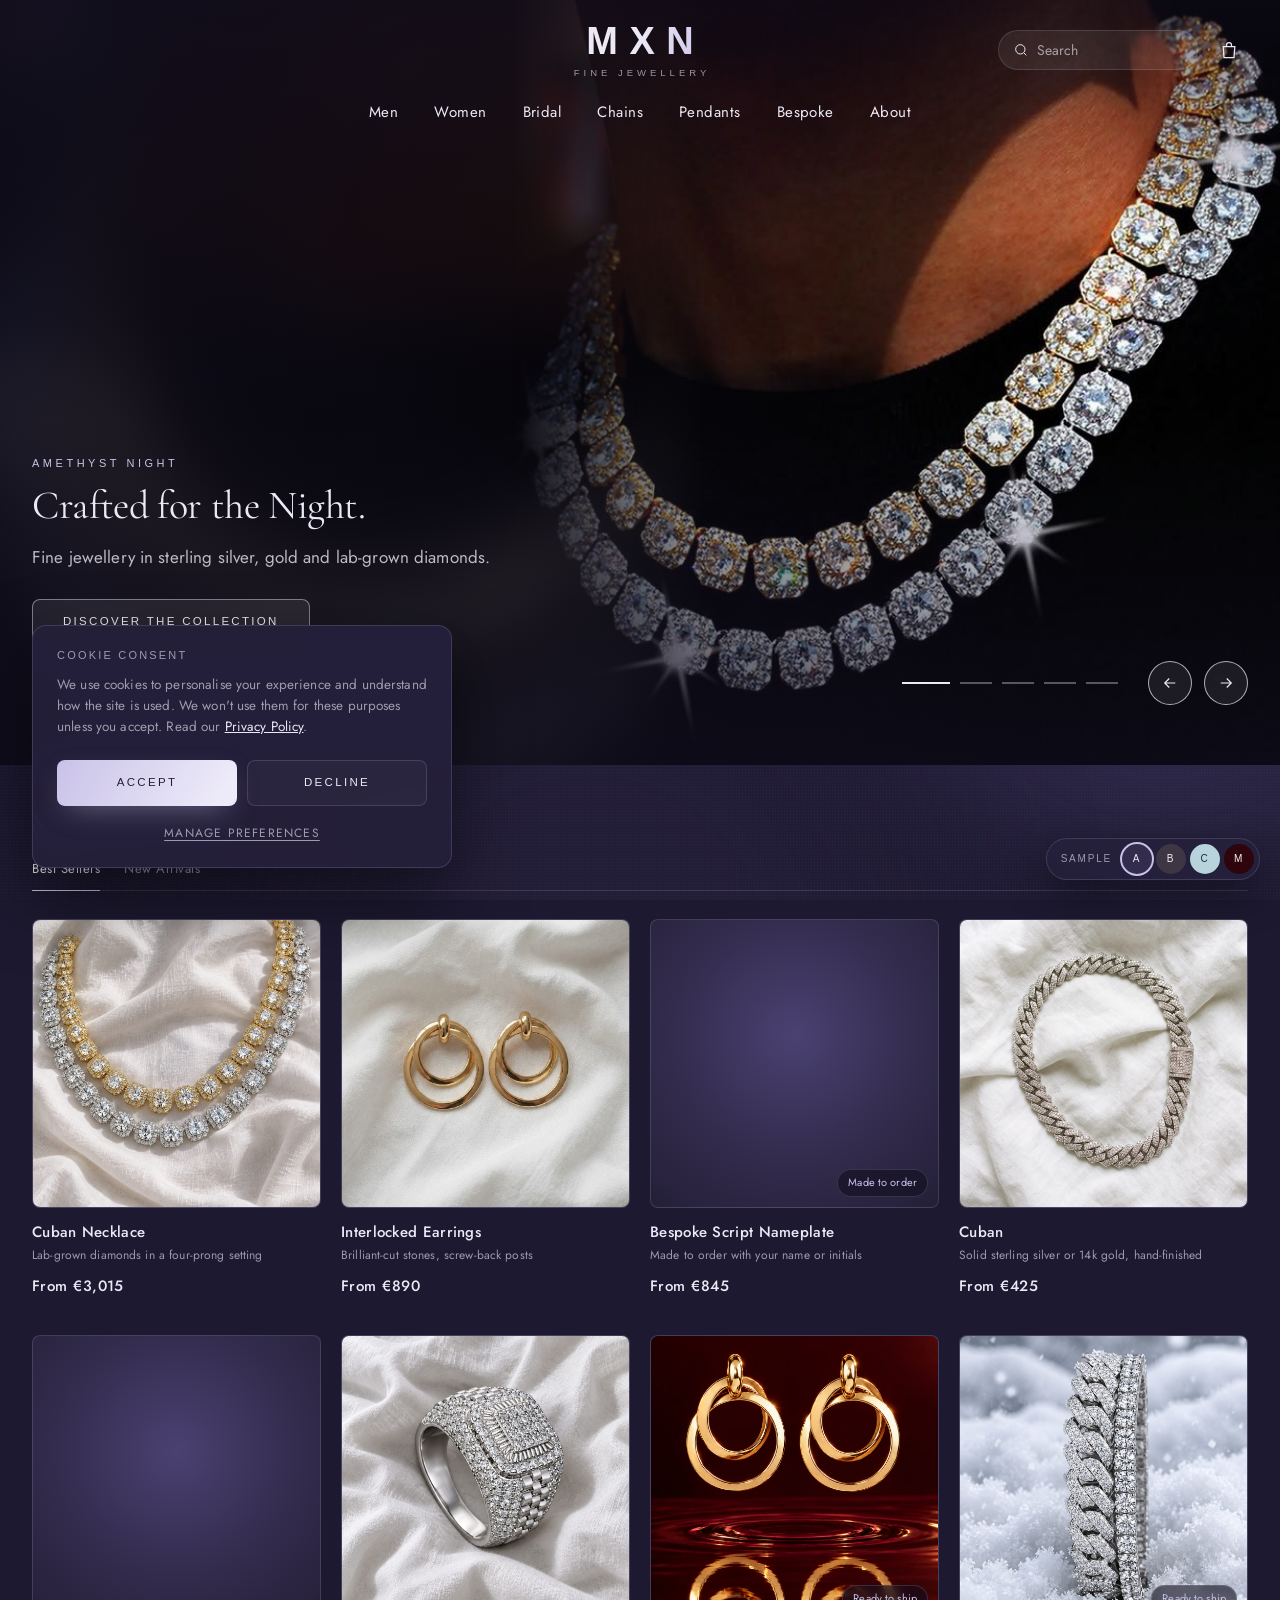
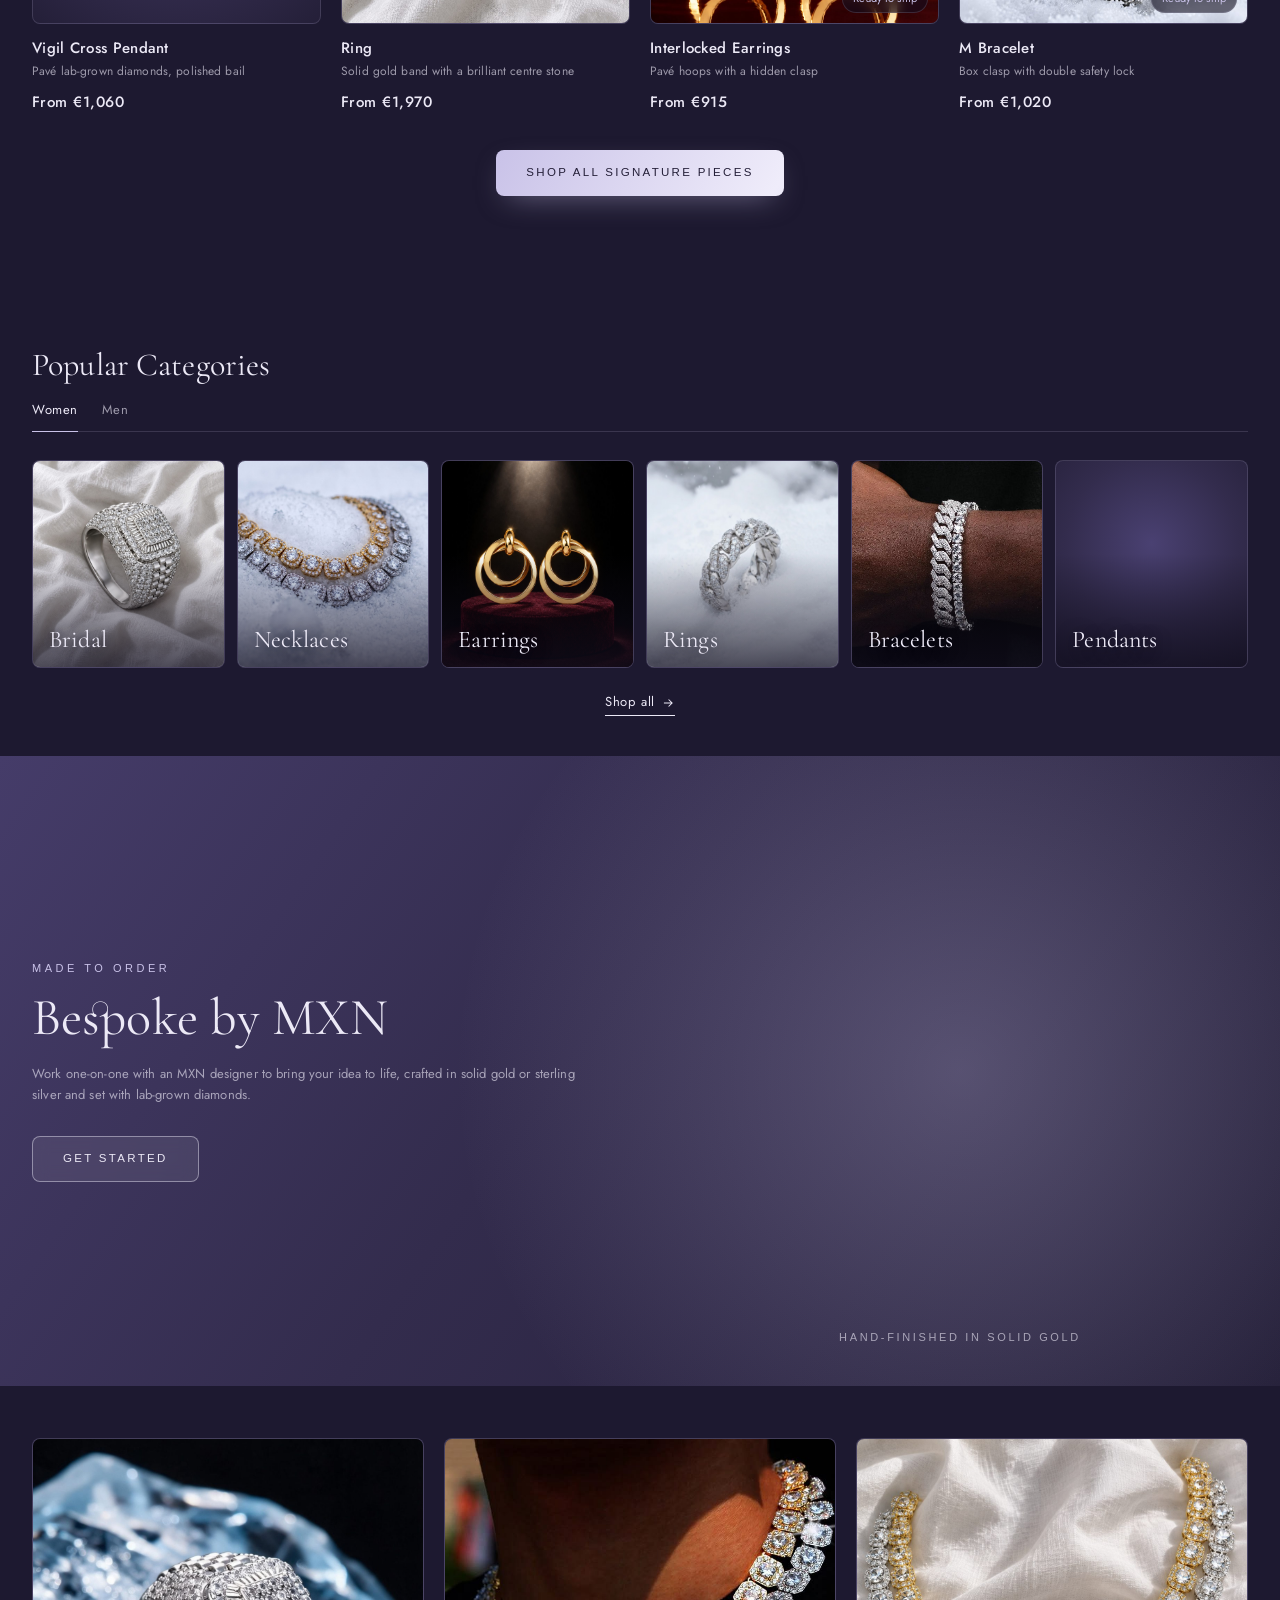
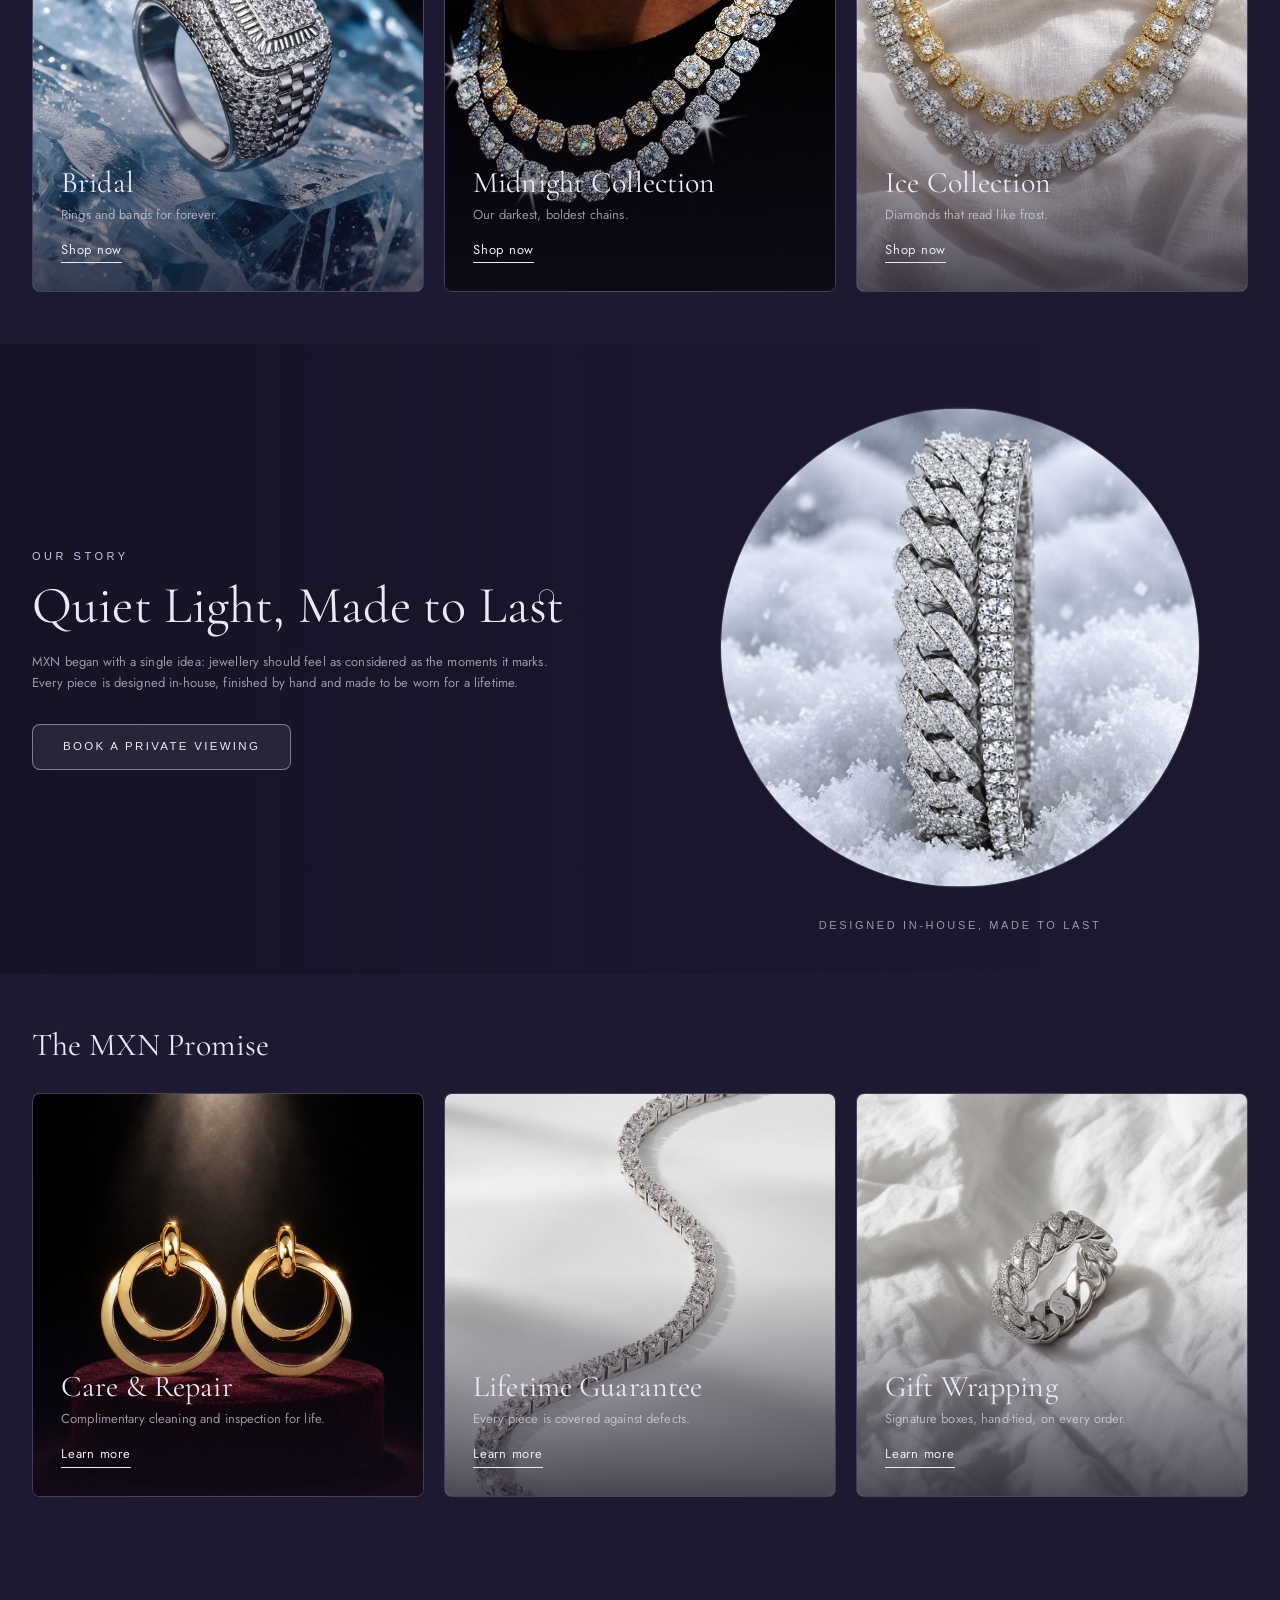
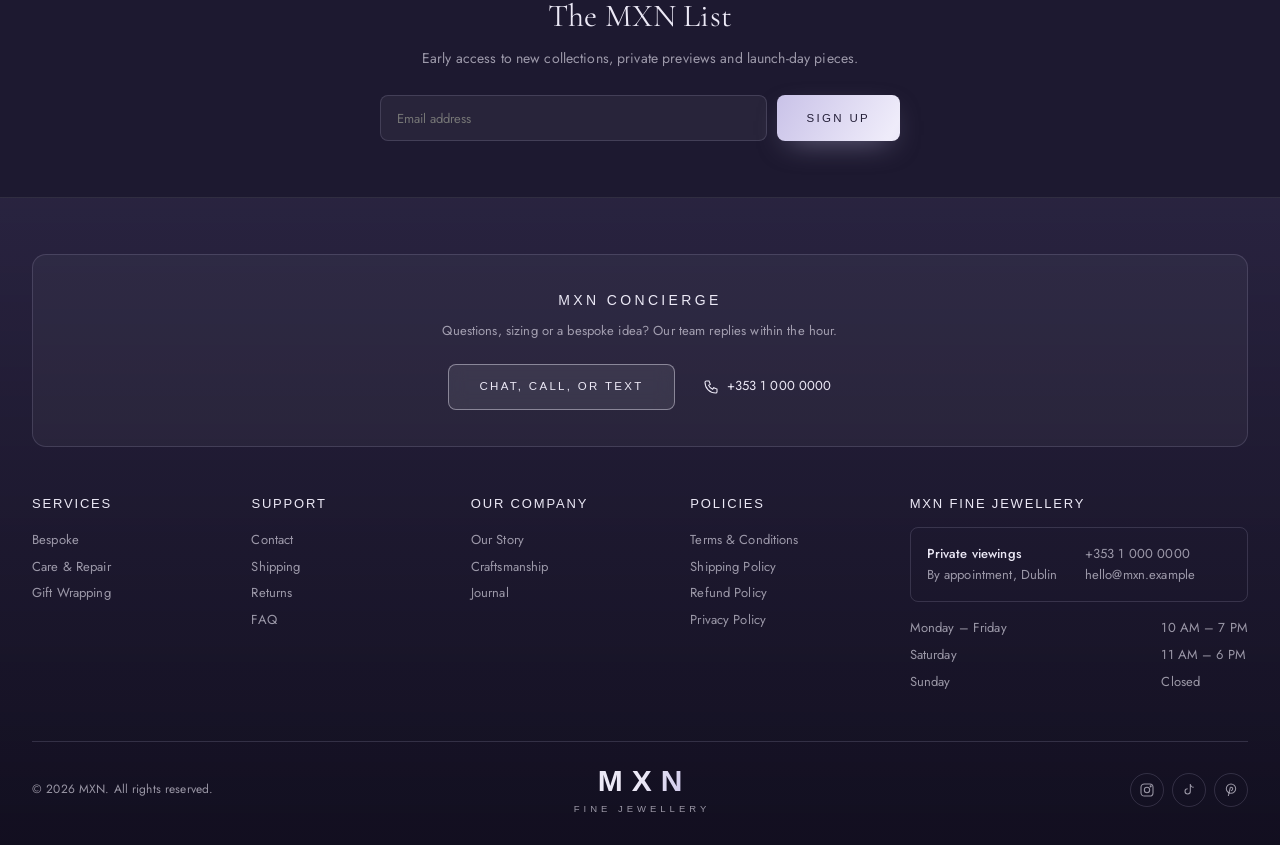
==== commit 2929bad1: "M page: burgundy theme (#2e050d) Co-Authored-By: Claude Opus 5.5 <noreply@anthropic.com>" ====
--- a/index.html
+++ b/index.html
@@ -9,7 +9,7 @@
 <link rel="preconnect" href="https://fonts.googleapis.com">
 <link rel="preconnect" href="https://fonts.gstatic.com" crossorigin>
 <link rel="stylesheet" href="https://fonts.googleapis.com/css2?family=Cormorant+Garamond:ital,wght@0,400;0,500;0,600;1,400;1,500&family=Jost:wght@300;400;500&family=Syncopate:wght@400;700&display=swap">
-<link rel="stylesheet" href="assets/styles.css?v=mwm5dtqc">
+<link rel="stylesheet" href="assets/styles.css?v=mwm5tbqy">
 <link rel="icon" href="data:image/svg+xml,%3Csvg xmlns='http://www.w3.org/2000/svg' viewBox='0 0 32 32'%3E%3Crect width='32' height='32' rx='6' fill='%23332c4d'/%3E%3Ctext x='16' y='22' text-anchor='middle' font-family='serif' font-size='15' fill='%23b8d3db'%3EM%3C/text%3E%3C/svg%3E">
 </head>
 <body class="page-home">
@@ -321,7 +321,7 @@
 <div class="footer-base"><span>© 2026 MXN. All rights reserved.</span><a class="logo big" href="home.html"><span class="logo-word">MXN</span><span class="logo-sub">Fine Jewellery</span></a>
 <span class="socials"><a href="#" aria-label="Instagram"><svg viewBox="0 0 24 24" aria-hidden="true"><rect x="3" y="3" width="18" height="18" rx="5"/><circle cx="12" cy="12" r="4"/><circle cx="17.5" cy="6.5" r=".8"/></svg></a><a href="#" aria-label="TikTok"><svg viewBox="0 0 24 24" aria-hidden="true"><path d="M14 3v11a4 4 0 1 1-4-4M14 3c.5 3 2.5 5 5 5"/></svg></a><a href="#" aria-label="Pinterest"><svg viewBox="0 0 24 24" aria-hidden="true"><circle cx="12" cy="10" r="7"/><path d="M11 8l-3 13M11 8c4-1 5 4 1 5"/></svg></a></span></div>
 </footer>
-<div class="sample-switch" role="group" aria-label="Landing page samples"><span>Sample</span><a href="home.html" class="on" data-theme-link="amethyst" title="Amethyst Night">A</a><a href="plum.html" class="" data-theme-link="plum" title="Smoked Plum">B</a><a href="frost.html" class="" data-theme-link="frost" title="Ice Frost">C</a><a href="motion.html" class="" title="Motion test (Amethyst Night with Motion effects)">M</a></div>
+<div class="sample-switch" role="group" aria-label="Landing page samples"><span>Sample</span><a href="home.html" class="on" data-theme-link="amethyst" title="Amethyst Night">A</a><a href="plum.html" class="" data-theme-link="plum" title="Smoked Plum">B</a><a href="frost.html" class="" data-theme-link="frost" title="Ice Frost">C</a><a href="motion.html" class="" title="Motion test (Burgundy Night with Motion effects)">M</a></div>
 
 <div class="scrim" data-close></div>
 <aside class="drawer drawer-left mobile-menu" id="mobile-menu" aria-label="Menu" role="dialog" aria-modal="true" hidden>
@@ -367,6 +367,6 @@
 <form class="stack-form" data-thanks="Welcome to the MXN List."><input required type="email" placeholder="Enter your email" aria-label="Email"><button class="btn btn-solid" type="submit">Request access</button></form>
 <button class="link-btn" type="button" data-close>No thanks</button></div></div></div>
 <div class="toast" role="status" aria-live="polite"></div>
-<script src="assets/main.js?v=mwm5dtqc" defer></script>
+<script src="assets/main.js?v=mwm5tbqy" defer></script>
 </body>
 </html>
--- a/assets/styles.css
+++ b/assets/styles.css
@@ -90,6 +90,30 @@
   --o1: #e4f0f3; --o2: #a3c4ce; --o3: #cfe2e8; --o4: rgba(255, 255, 255, .6);
   --btn-bg: linear-gradient(120deg, #2c4c56, #4a7682 50%, #2c4c56);
   --btn-text: #eef6f8;
+}
+
+/* M (Motion test) = burgundy, built from #2e050d */
+html[data-theme='burgundy'] {
+  --base-rgb: 46, 5, 13;
+  --bg: #1f0309;
+  --bg2: #2e050d;
+  --text: #f7edef;
+  --text-rgb: 247, 237, 239;
+  --muted: rgba(247, 237, 239, .64);
+  --accent: #e9c4cc;
+  --accent-rgb: 233, 196, 204;
+  --glow-rgb: 214, 110, 132;
+  --shade-rgb: 20, 2, 6;
+  --hi-rgb: 255, 255, 255;
+  --line: rgba(233, 196, 204, .17);
+  --header-bg: rgba(31, 3, 9, .86);
+  --panel-bg: rgba(44, 6, 14, .97);
+  --surface: linear-gradient(160deg, #4d0d1b, #2e050d);
+  --tile: radial-gradient(circle at 50% 40%, #5e1324 0%, #2e050d 55%, #1a0207 100%);
+  --hero: linear-gradient(125deg, #5e1324 0%, #2e050d 45%, #160105 100%);
+  --o1: #2e050d; --o2: #6e1729; --o3: #420a16; --o4: rgba(233, 196, 204, .24);
+  --btn-bg: linear-gradient(120deg, #e9c4cc, #fbf1f3 50%, #e9c4cc);
+  --btn-text: #2e050d;
 }
 
 /* ---- base ---- */
@@ -503,6 +527,7 @@
 .sample-switch a[data-theme-link='amethyst'] { background: #332c4d; color: #ece9f6; }
 .sample-switch a[data-theme-link='plum'] { background: #3e3642; color: #f2eef3; }
 .sample-switch a[data-theme-link='frost'] { background: #b8d3db; color: #1c3138; }
+.sample-switch a[href$='samples/motion/'], .sample-switch a[href$='motion.html'] { background: #2e050d; color: #f7edef; }
 .sample-switch a:hover { transform: scale(1.1); }
 .sample-switch a.on { box-shadow: 0 0 0 2px var(--accent); }
 
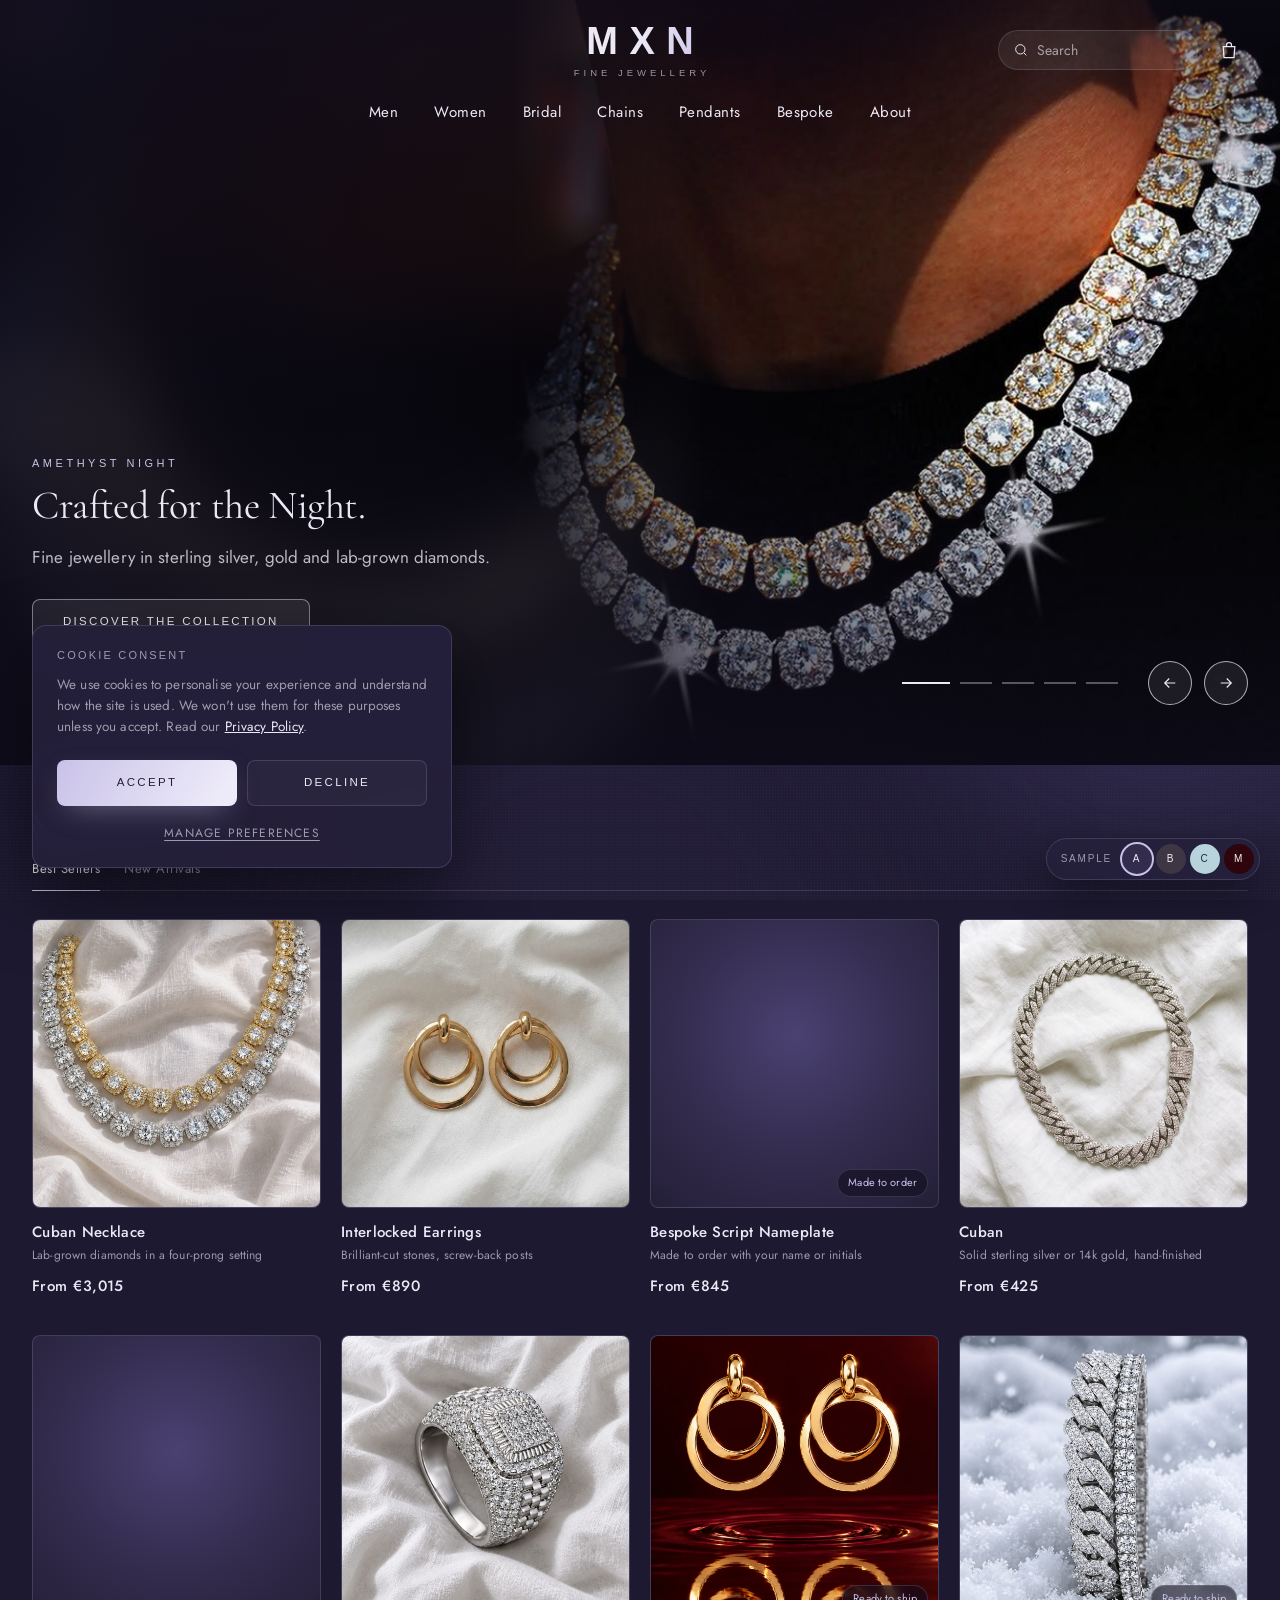
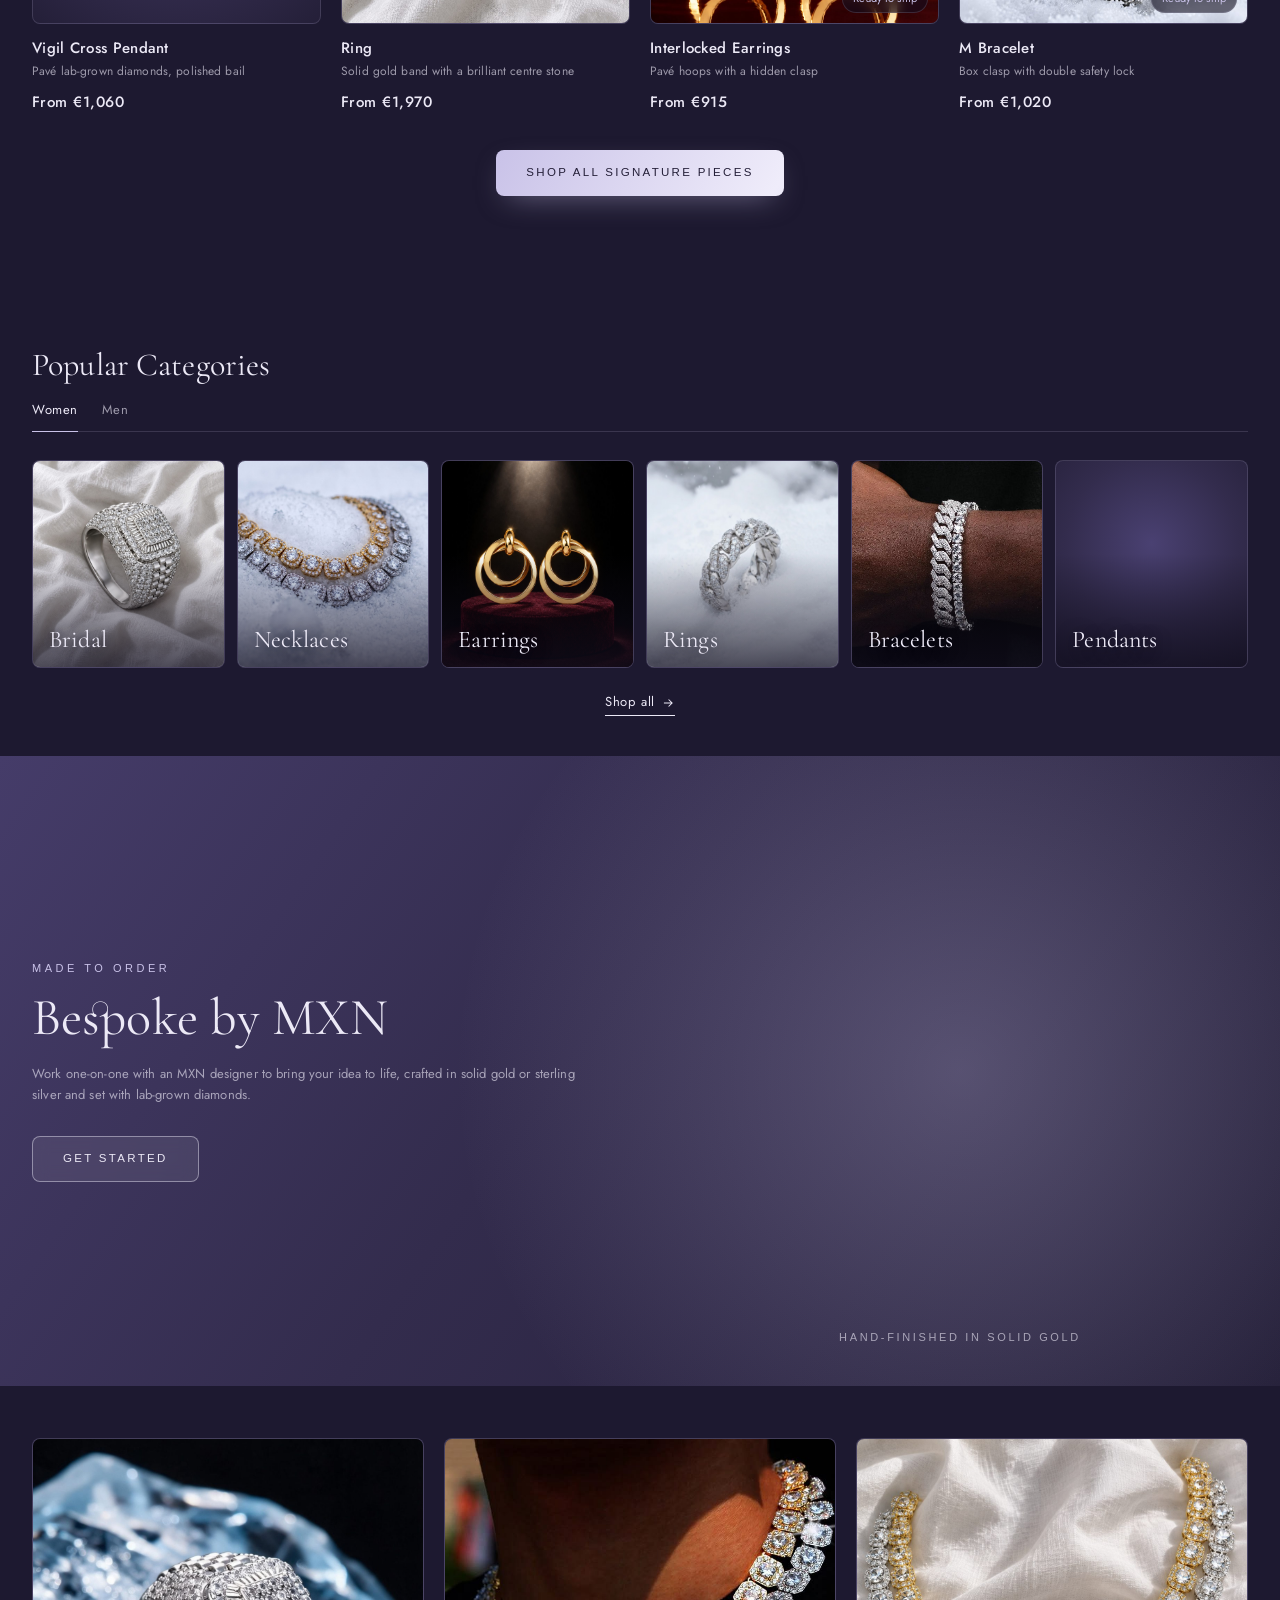
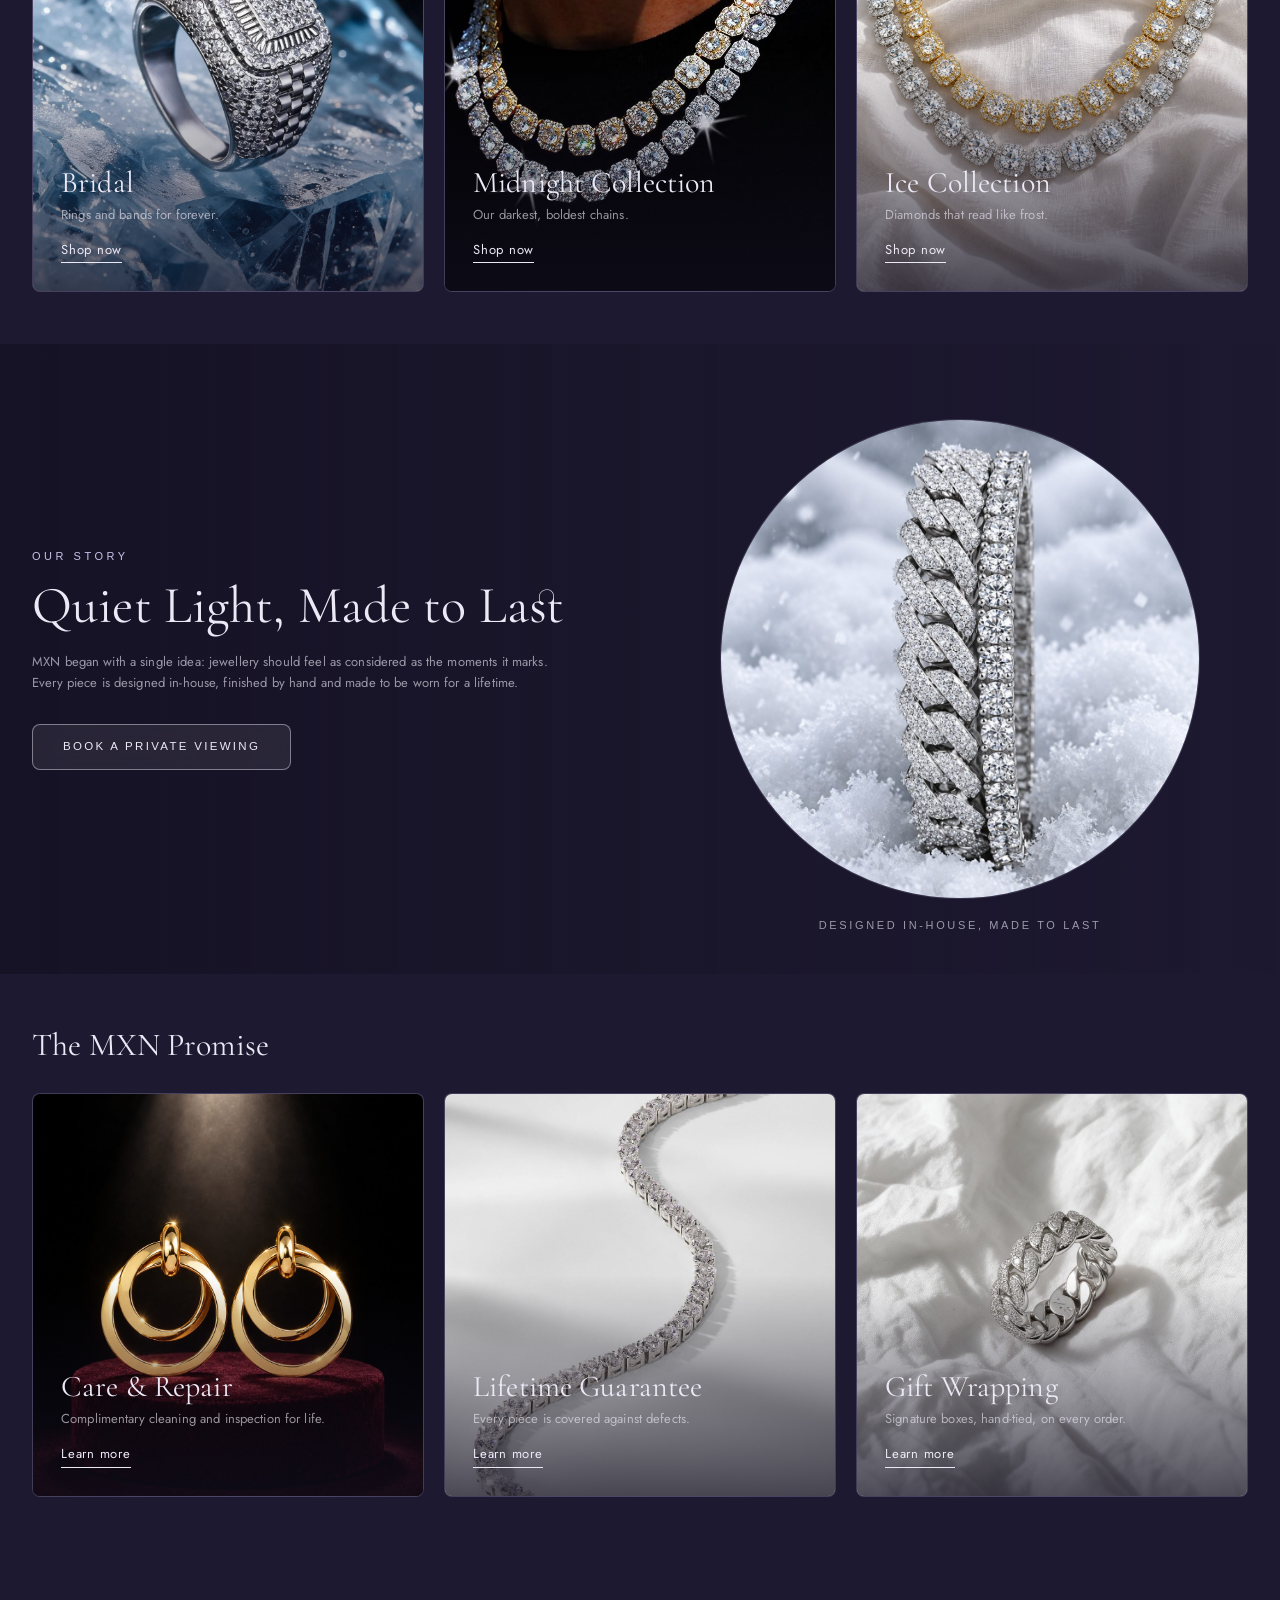
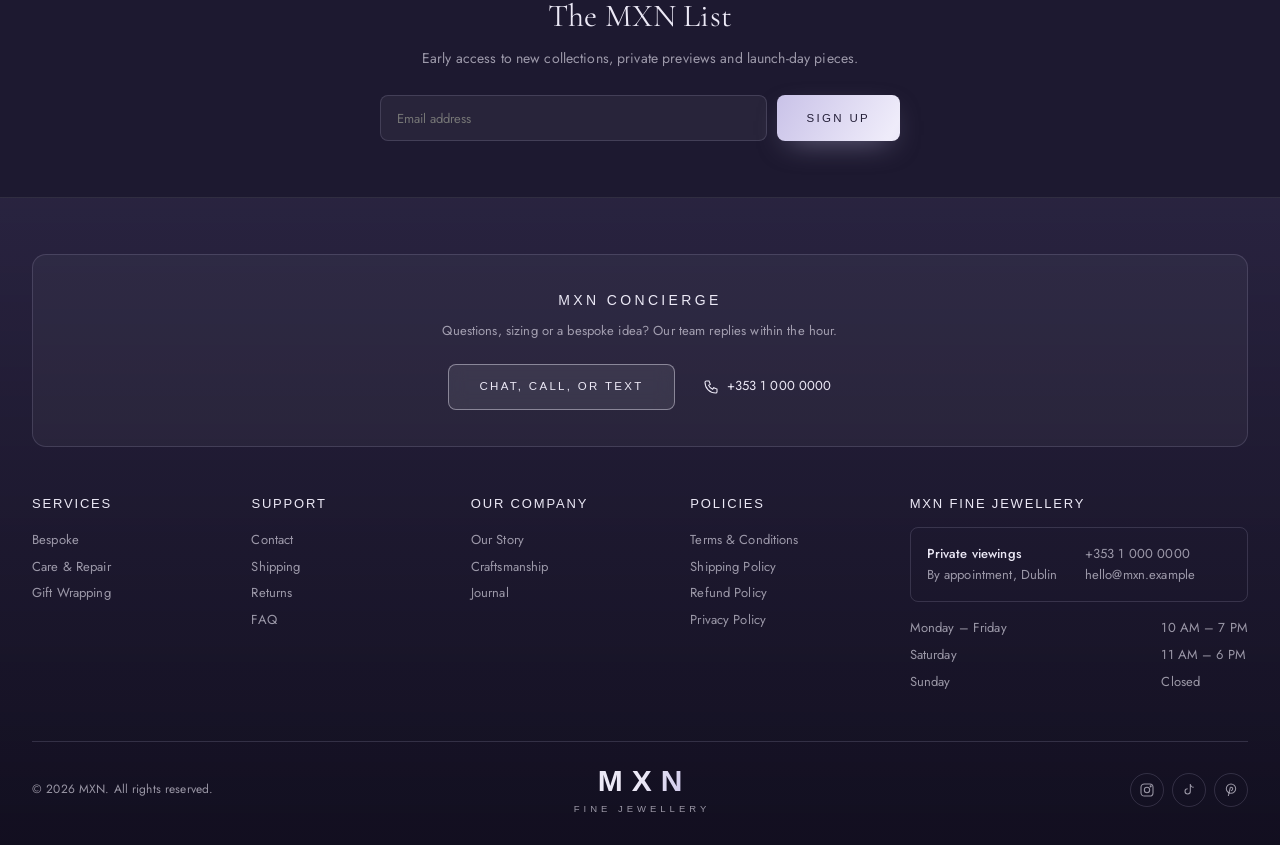
==== commit 67bad4fd: "Bag: glass Checkout, Clear bag with confirm bubble Co-Authored-By: Claude Opus 5.5 <noreply@anthropi" ====
--- a/index.html
+++ b/index.html
@@ -9,7 +9,7 @@
 <link rel="preconnect" href="https://fonts.googleapis.com">
 <link rel="preconnect" href="https://fonts.gstatic.com" crossorigin>
 <link rel="stylesheet" href="https://fonts.googleapis.com/css2?family=Cormorant+Garamond:ital,wght@0,400;0,500;0,600;1,400;1,500&family=Jost:wght@300;400;500&family=Syncopate:wght@400;700&display=swap">
-<link rel="stylesheet" href="assets/styles.css?v=mwm5tbqy">
+<link rel="stylesheet" href="assets/styles.css?v=mwm6cyse">
 <link rel="icon" href="data:image/svg+xml,%3Csvg xmlns='http://www.w3.org/2000/svg' viewBox='0 0 32 32'%3E%3Crect width='32' height='32' rx='6' fill='%23332c4d'/%3E%3Ctext x='16' y='22' text-anchor='middle' font-family='serif' font-size='15' fill='%23b8d3db'%3EM%3C/text%3E%3C/svg%3E">
 </head>
 <body class="page-home">
@@ -349,7 +349,13 @@
 <aside class="drawer drawer-right" id="bag" aria-label="Your bag" role="dialog" aria-modal="true" hidden>
 <div class="drawer-head"><h3>Your bag</h3><button class="icon-btn round" type="button" aria-label="Close" data-close><svg viewBox="0 0 24 24" aria-hidden="true"><path d="M6 6l12 12M18 6L6 18"/></svg></button></div>
 <ul class="bag-list"></ul><p class="bag-empty muted">Your bag is empty.</p>
-<a class="btn btn-solid" href="mens-jewelry.html">Continue shopping</a>
+<div class="bag-foot" hidden>
+<button class="btn btn-glass bag-checkout" type="button" data-checkout>Checkout</button>
+<div class="bag-clear-wrap"><button class="bag-clear" type="button" aria-haspopup="dialog" aria-expanded="false" aria-controls="clear-confirm">Clear bag</button>
+<div class="confirm-bubble" id="clear-confirm" role="alertdialog" aria-labelledby="clear-confirm-q" hidden><p id="clear-confirm-q">Are you sure you want to clear your bag?</p>
+<div class="cb-actions"><button class="btn btn-solid" type="button" data-clear-yes>Yes, clear</button><button class="btn btn-line" type="button" data-clear-no>Cancel</button></div></div></div>
+</div>
+<a class="btn btn-line bag-continue" href="mens-jewelry.html">Continue shopping</a>
 </aside>
 
 <div class="modal" id="prefs" role="dialog" aria-modal="true" aria-label="Cookie and privacy preferences" hidden>
@@ -367,6 +373,6 @@
 <form class="stack-form" data-thanks="Welcome to the MXN List."><input required type="email" placeholder="Enter your email" aria-label="Email"><button class="btn btn-solid" type="submit">Request access</button></form>
 <button class="link-btn" type="button" data-close>No thanks</button></div></div></div>
 <div class="toast" role="status" aria-live="polite"></div>
-<script src="assets/main.js?v=mwm5tbqy" defer></script>
+<script src="assets/main.js?v=mwm6cyse" defer></script>
 </body>
 </html>
--- a/assets/styles.css
+++ b/assets/styles.css
@@ -799,6 +799,25 @@
   .hero-scene.has-photo::after { background: linear-gradient(0deg, rgba(var(--shade-rgb), .85) 0%, rgba(var(--shade-rgb), .35) 50%, rgba(var(--shade-rgb), .45) 100%); }
 }
 
+/* ---------- bag: checkout (glass) + clear (plain text) with confirm bubble ---------- */
+.bag-foot { margin-top: 22px; display: flex; flex-direction: column; gap: 14px; }
+.bag-foot[hidden] { display: none; }
+.bag-checkout { width: 100%; min-height: 52px; border-color: rgba(var(--text-rgb), .5); background: rgba(var(--hi-rgb), .1); backdrop-filter: blur(14px) saturate(1.3); -webkit-backdrop-filter: blur(14px) saturate(1.3);
+  box-shadow: 0 18px 40px -14px rgba(0, 0, 0, .75), 0 6px 26px -10px rgba(var(--glow-rgb), .45), inset 0 1px 0 rgba(255, 255, 255, .25); }
+.bag-checkout:hover { background: rgba(var(--hi-rgb), .18); box-shadow: 0 24px 50px -14px rgba(0, 0, 0, .8), 0 8px 32px -8px rgba(var(--glow-rgb), .6), inset 0 1px 0 rgba(255, 255, 255, .35); }
+.bag-continue { width: 100%; margin-top: 12px; }
+.bag-clear-wrap { position: relative; align-self: center; }
+.bag-clear { padding: 6px 4px; font-size: 13px; letter-spacing: .06em; color: var(--text); opacity: .55; text-decoration: none; text-underline-offset: 4px; transition: opacity .25s; }
+.bag-clear:hover, .bag-clear:focus-visible, .bag-clear[aria-expanded='true'] { opacity: 1; text-decoration: underline; }
+.confirm-bubble { position: absolute; bottom: calc(100% + 12px); left: 50%; z-index: 5; width: 270px; padding: 16px; border-radius: var(--radius-lg); text-align: center;
+  background: var(--panel-bg); border: 1px solid var(--line); box-shadow: 0 22px 50px -12px rgba(0, 0, 0, .7); backdrop-filter: blur(12px); -webkit-backdrop-filter: blur(12px);
+  opacity: 0; transform: translate(-50%, 6px) scale(.96); transform-origin: 50% 100%; transition: opacity .25s ease, transform .3s var(--ease); }
+.confirm-bubble.show { opacity: 1; transform: translate(-50%, 0) scale(1); }
+.confirm-bubble::after { content: ''; position: absolute; top: 100%; left: 50%; width: 12px; height: 12px; margin: -6px 0 0 -6px; background: inherit; border: inherit; border-width: 0 1px 1px 0; transform: rotate(45deg); }
+.confirm-bubble p { margin: 0 0 14px; font-size: 14px; line-height: 1.45; }
+.cb-actions { display: flex; gap: 8px; }
+.cb-actions .btn { flex: 1; min-height: 38px; padding: 0 12px; font-size: 10px; }
+
 /* ---------- opening intro (Motion test page) ---------- */
 .intro { position: fixed; inset: 0; z-index: 300; display: grid; place-items: center; pointer-events: none; animation: introFailsafe .6s ease 5.2s forwards; }
 .intro-bg { position: absolute; inset: 0; background: var(--bg); pointer-events: auto; }
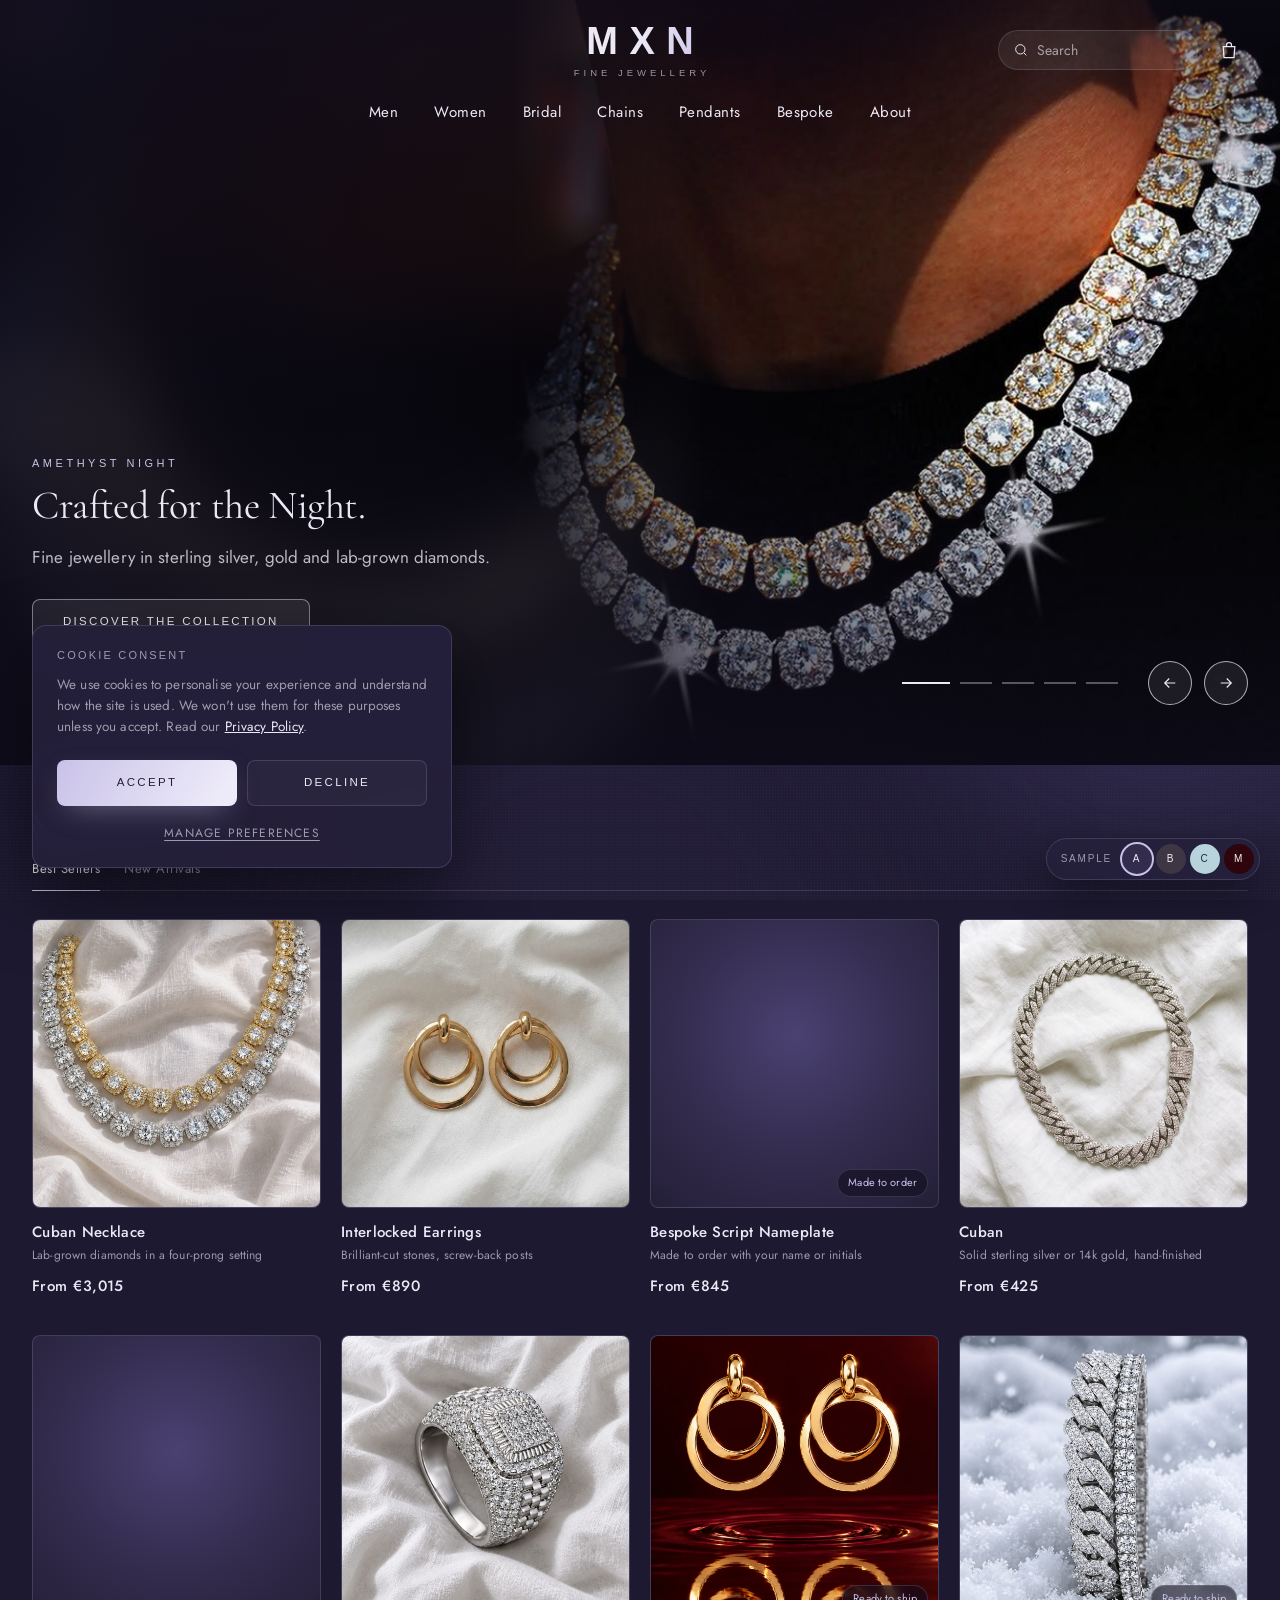
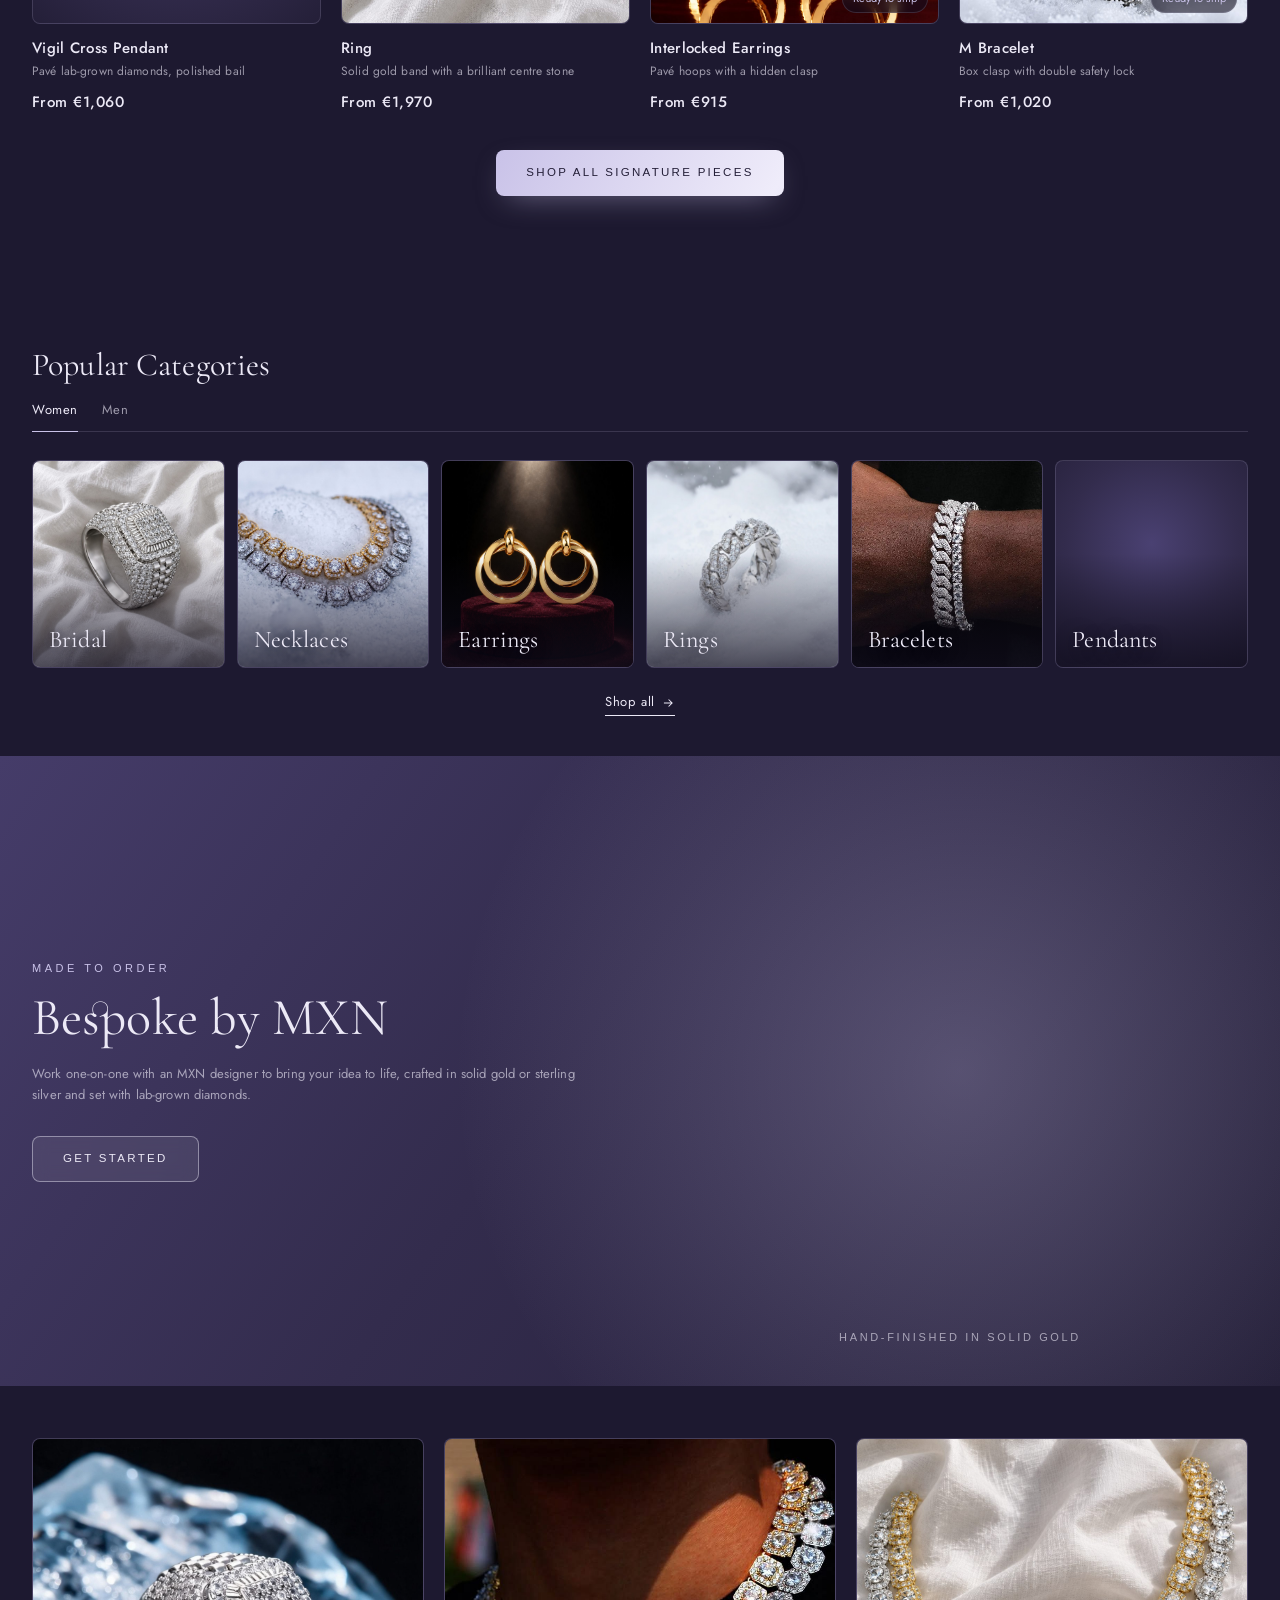
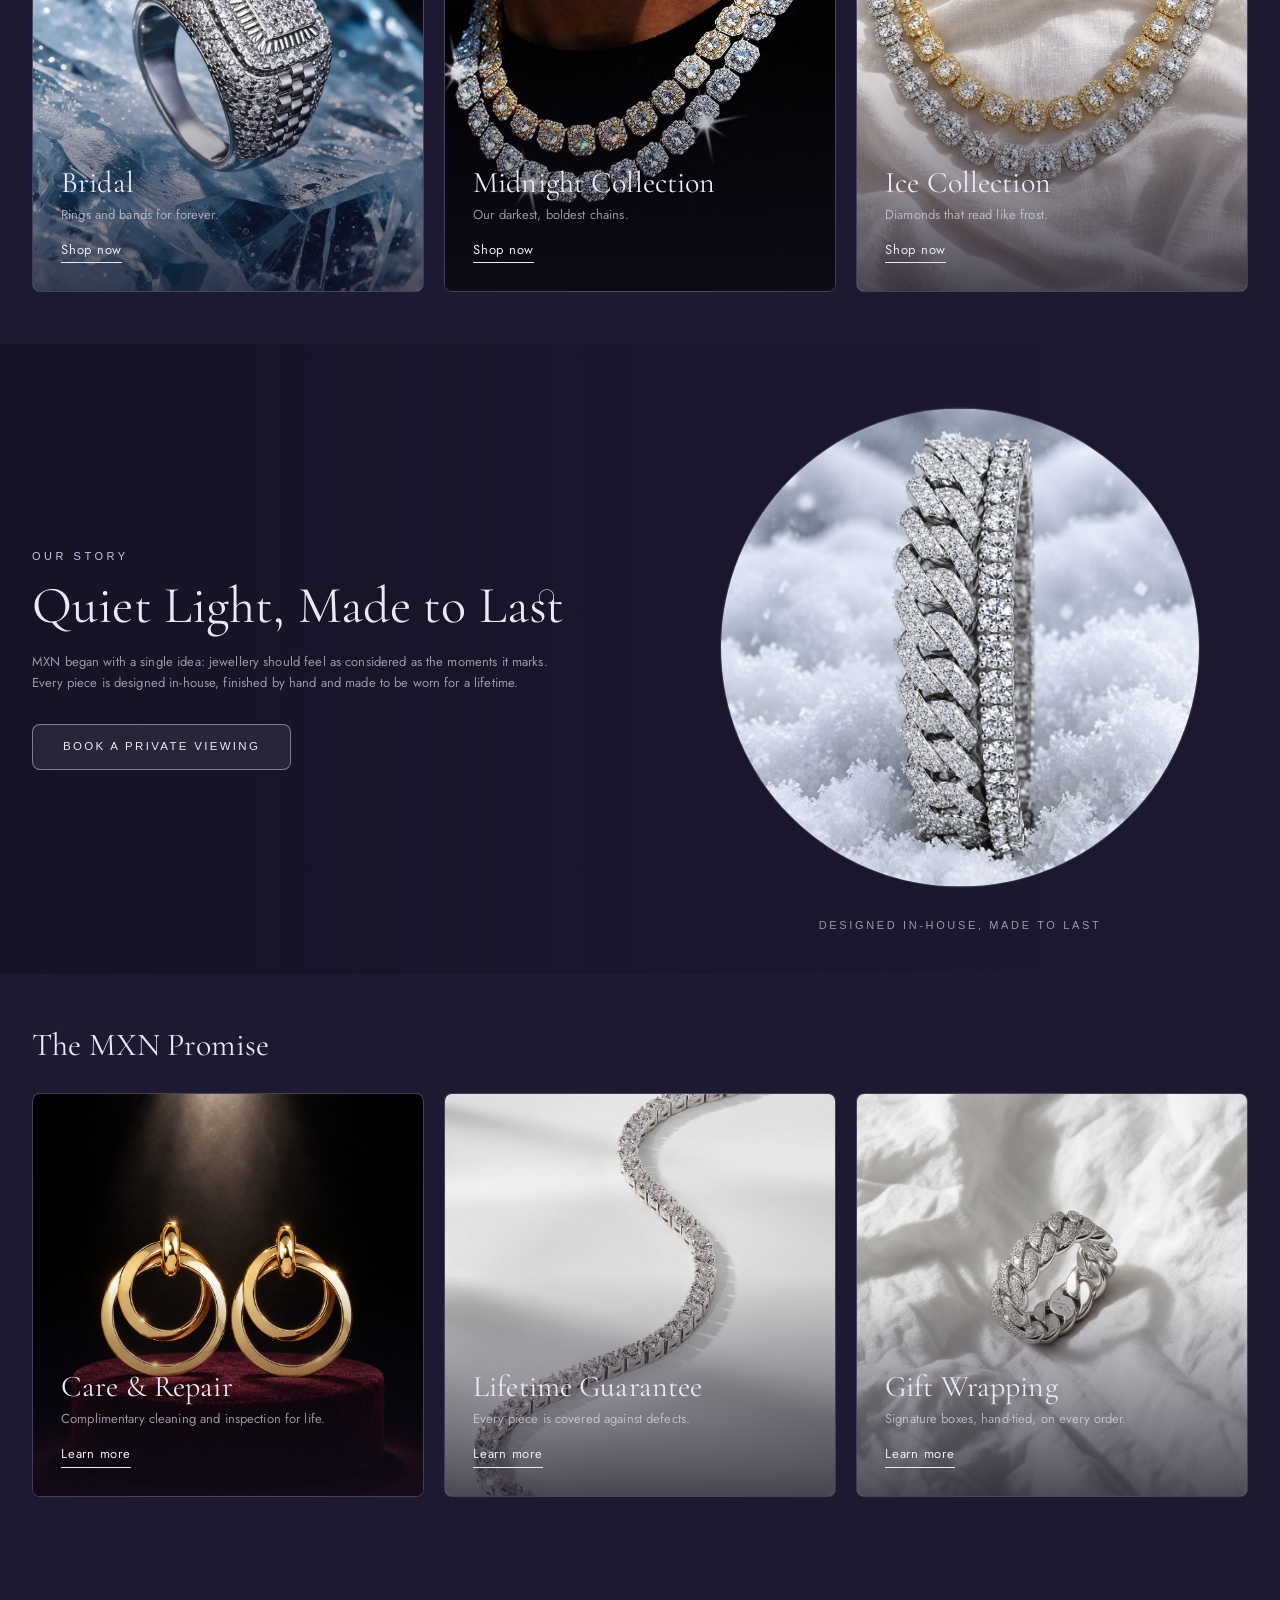
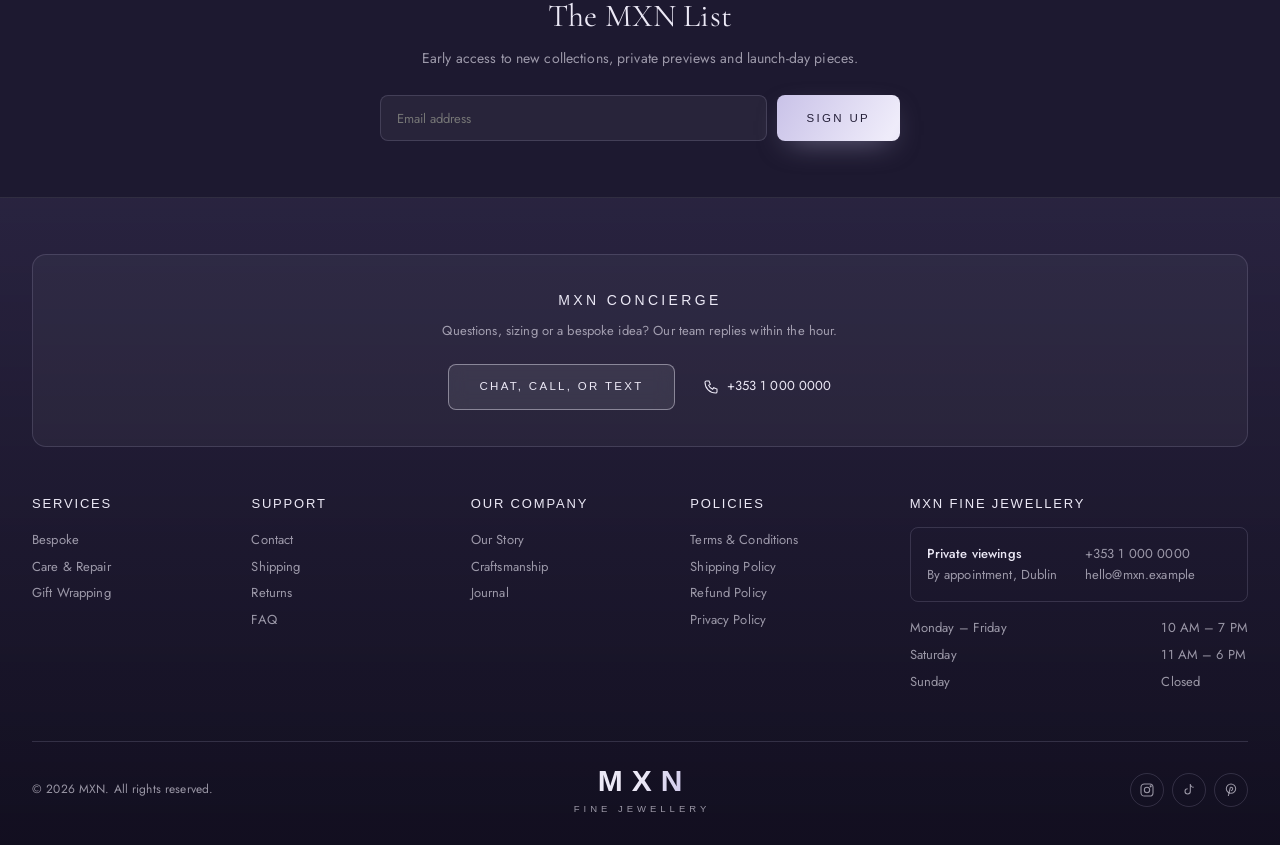
==== commit 302240da: "Intro plays on first visit of the day only Co-Authored-By: Claude Opus 5.5 <noreply@anthropic.com>" ====
--- a/index.html
+++ b/index.html
@@ -9,7 +9,7 @@
 <link rel="preconnect" href="https://fonts.googleapis.com">
 <link rel="preconnect" href="https://fonts.gstatic.com" crossorigin>
 <link rel="stylesheet" href="https://fonts.googleapis.com/css2?family=Cormorant+Garamond:ital,wght@0,400;0,500;0,600;1,400;1,500&family=Jost:wght@300;400;500&family=Syncopate:wght@400;700&display=swap">
-<link rel="stylesheet" href="assets/styles.css?v=mwm6cyse">
+<link rel="stylesheet" href="assets/styles.css?v=mwm6lv3z">
 <link rel="icon" href="data:image/svg+xml,%3Csvg xmlns='http://www.w3.org/2000/svg' viewBox='0 0 32 32'%3E%3Crect width='32' height='32' rx='6' fill='%23332c4d'/%3E%3Ctext x='16' y='22' text-anchor='middle' font-family='serif' font-size='15' fill='%23b8d3db'%3EM%3C/text%3E%3C/svg%3E">
 </head>
 <body class="page-home">
@@ -373,6 +373,6 @@
 <form class="stack-form" data-thanks="Welcome to the MXN List."><input required type="email" placeholder="Enter your email" aria-label="Email"><button class="btn btn-solid" type="submit">Request access</button></form>
 <button class="link-btn" type="button" data-close>No thanks</button></div></div></div>
 <div class="toast" role="status" aria-live="polite"></div>
-<script src="assets/main.js?v=mwm6cyse" defer></script>
+<script src="assets/main.js?v=mwm6lv3z" defer></script>
 </body>
 </html>
